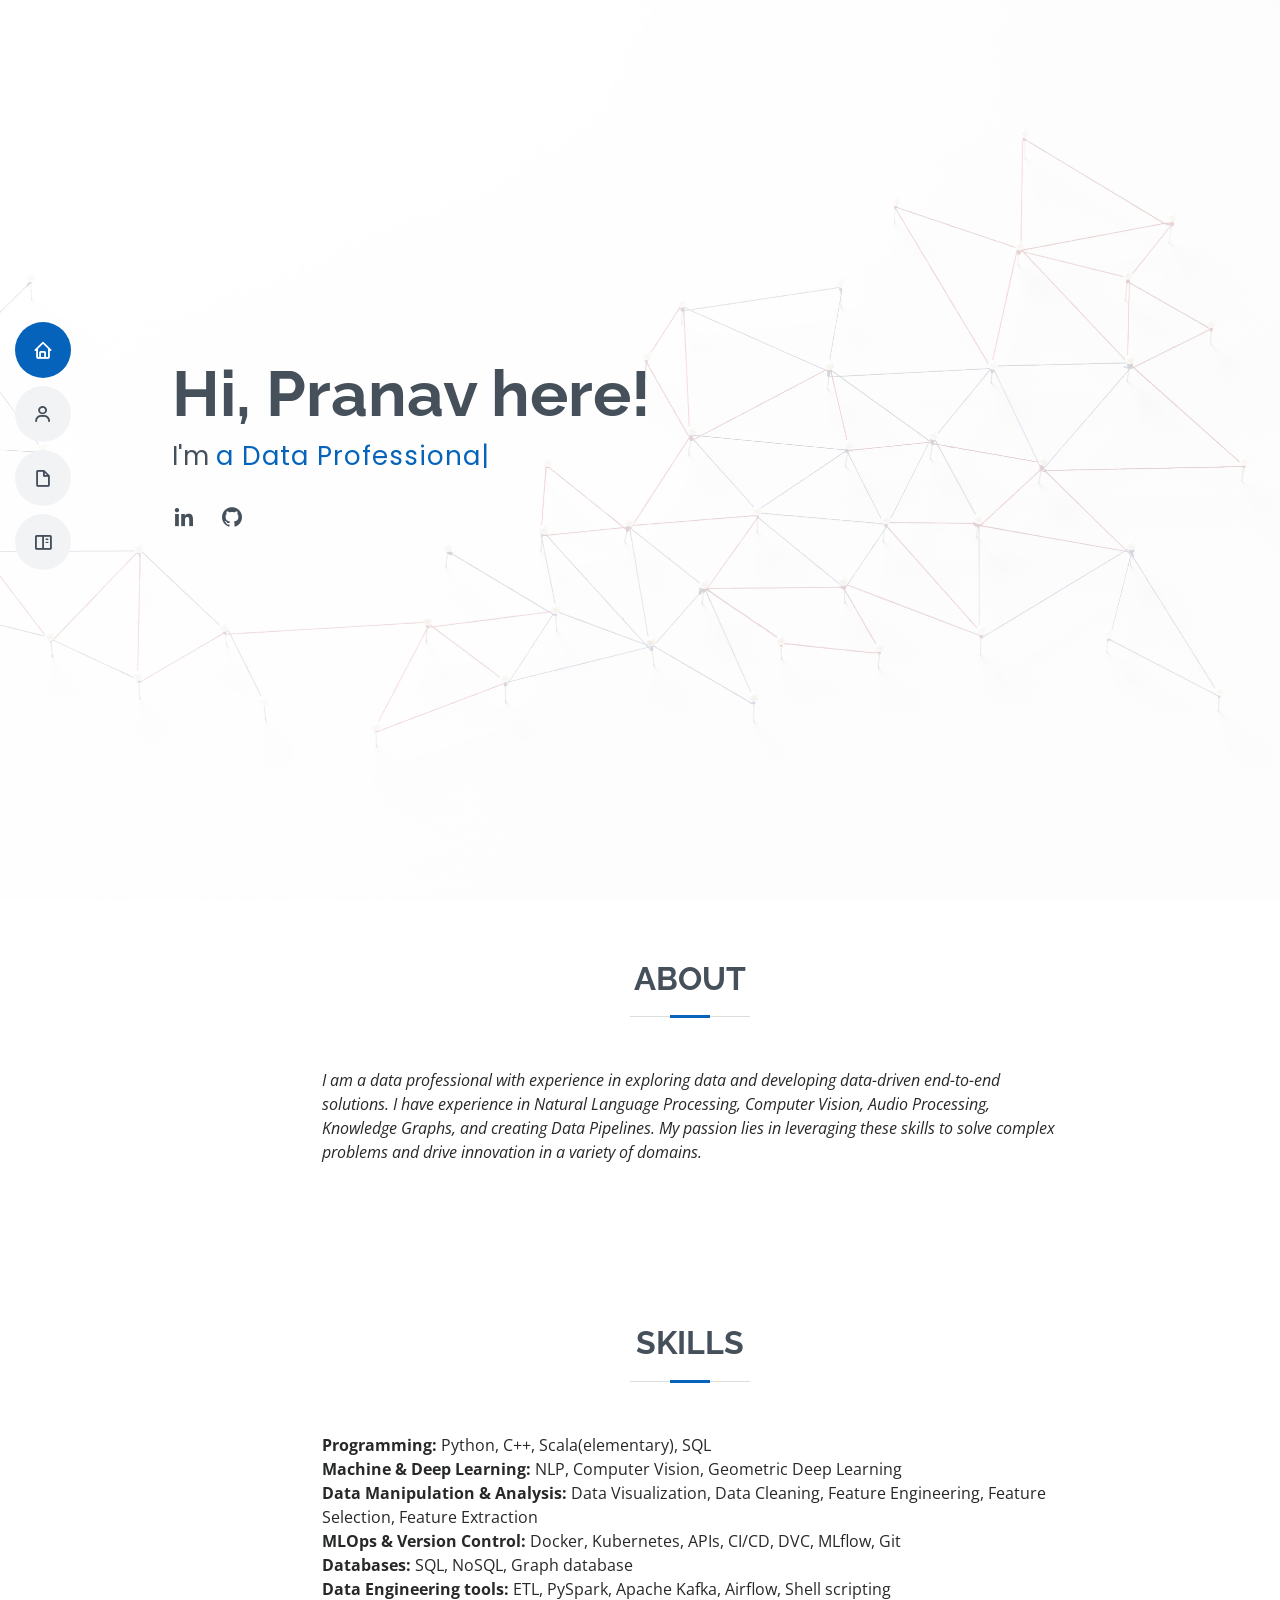
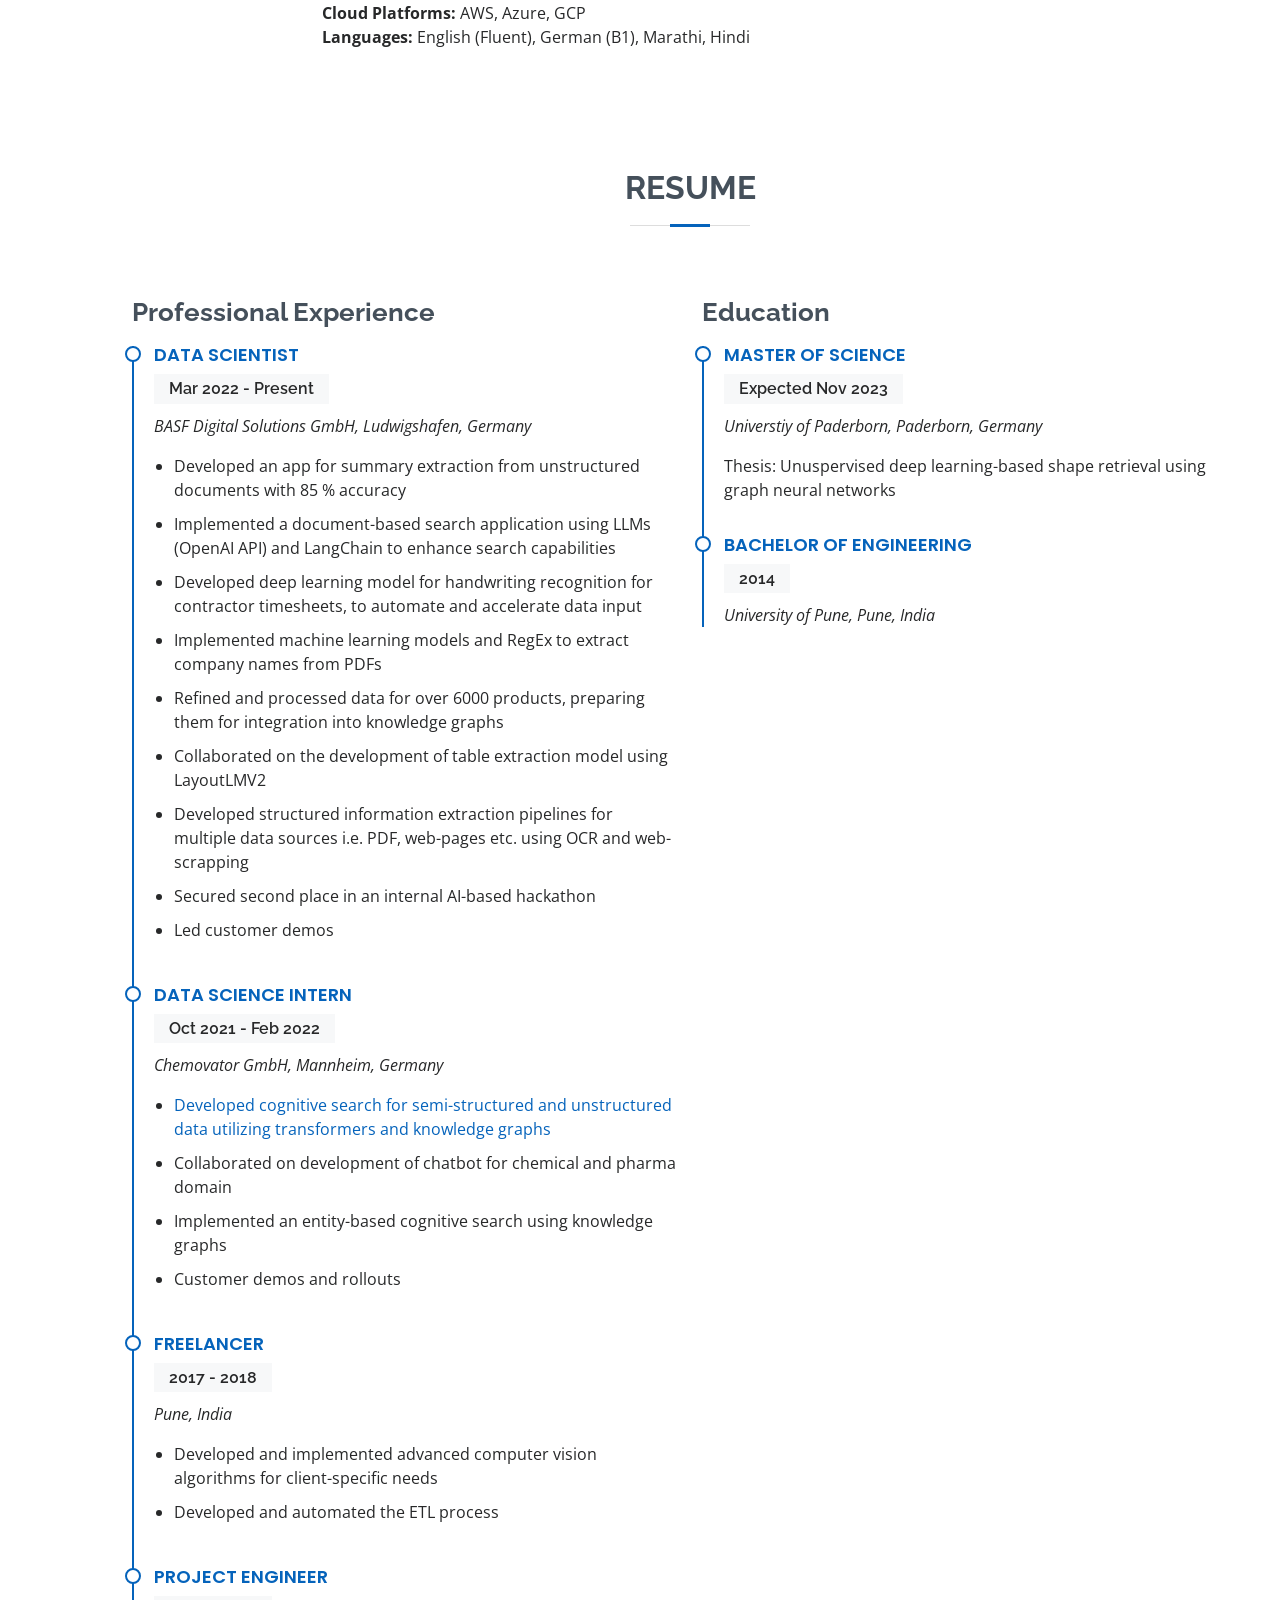
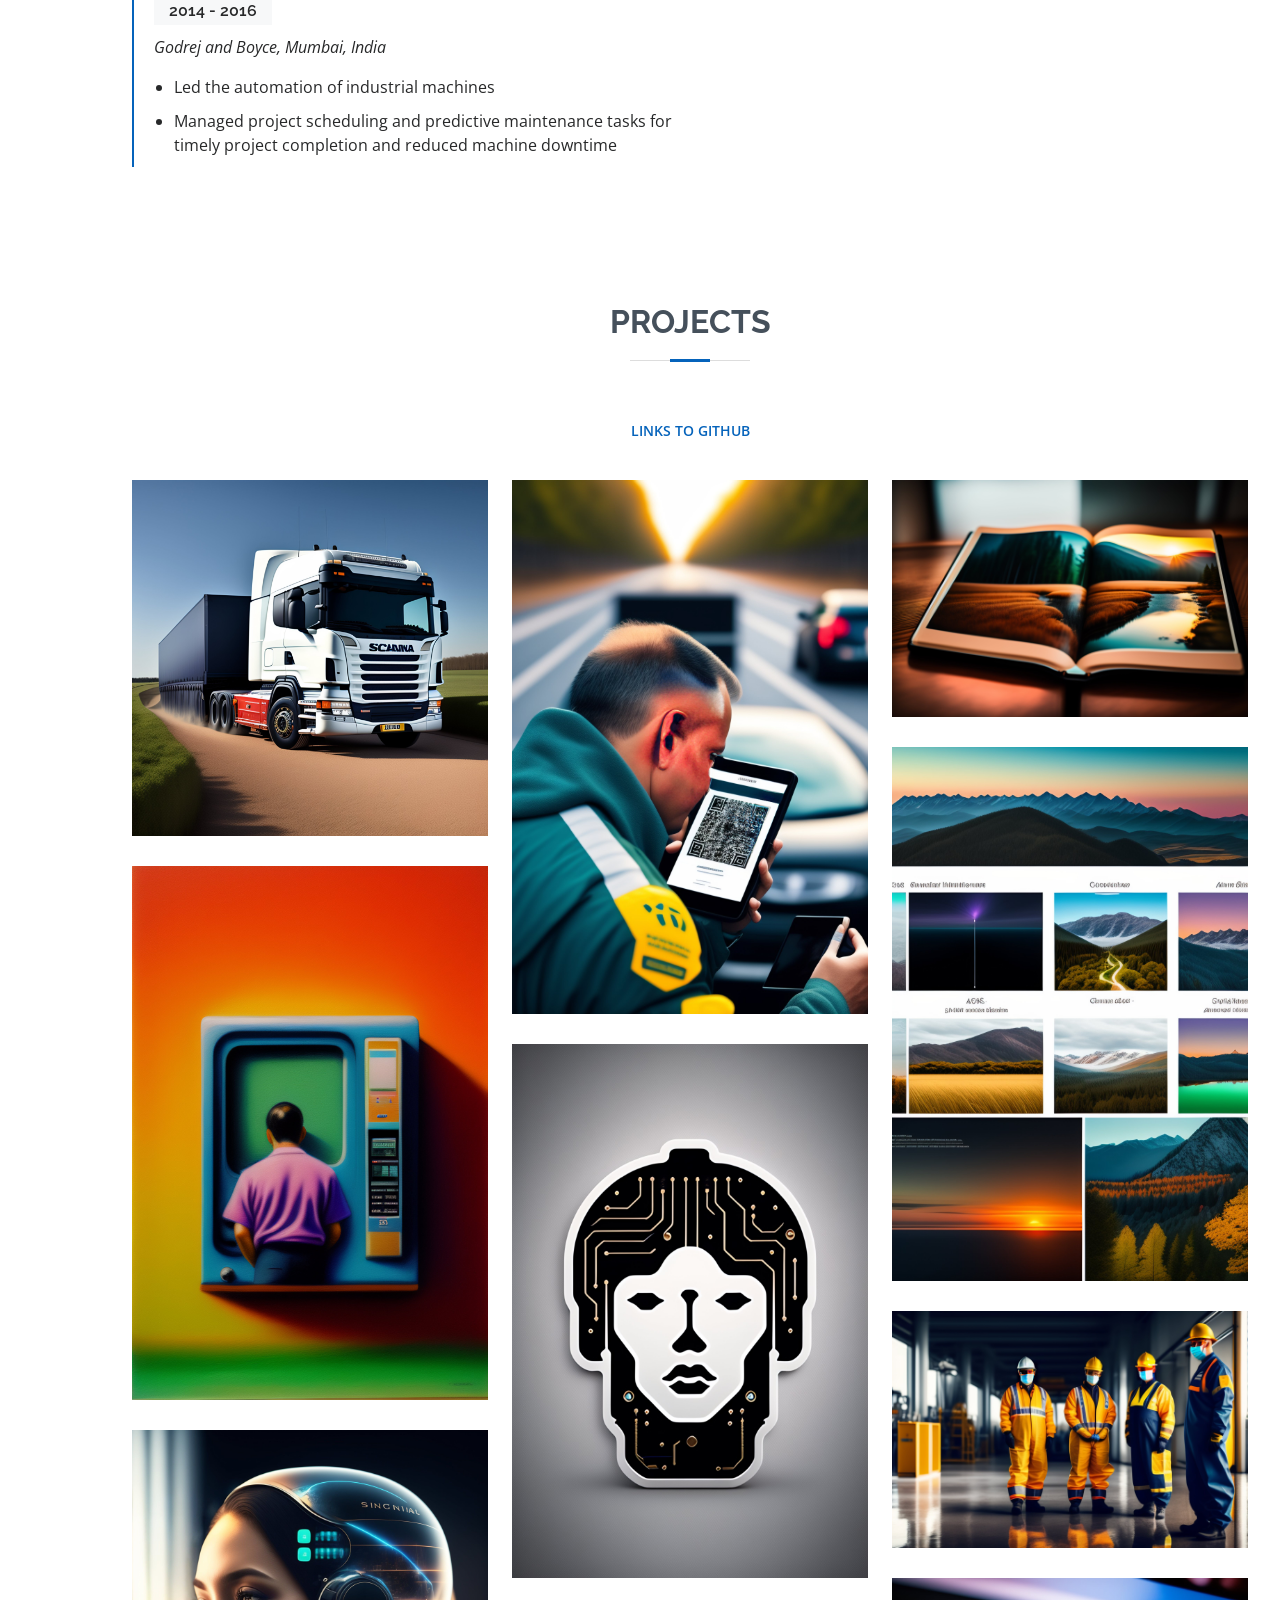
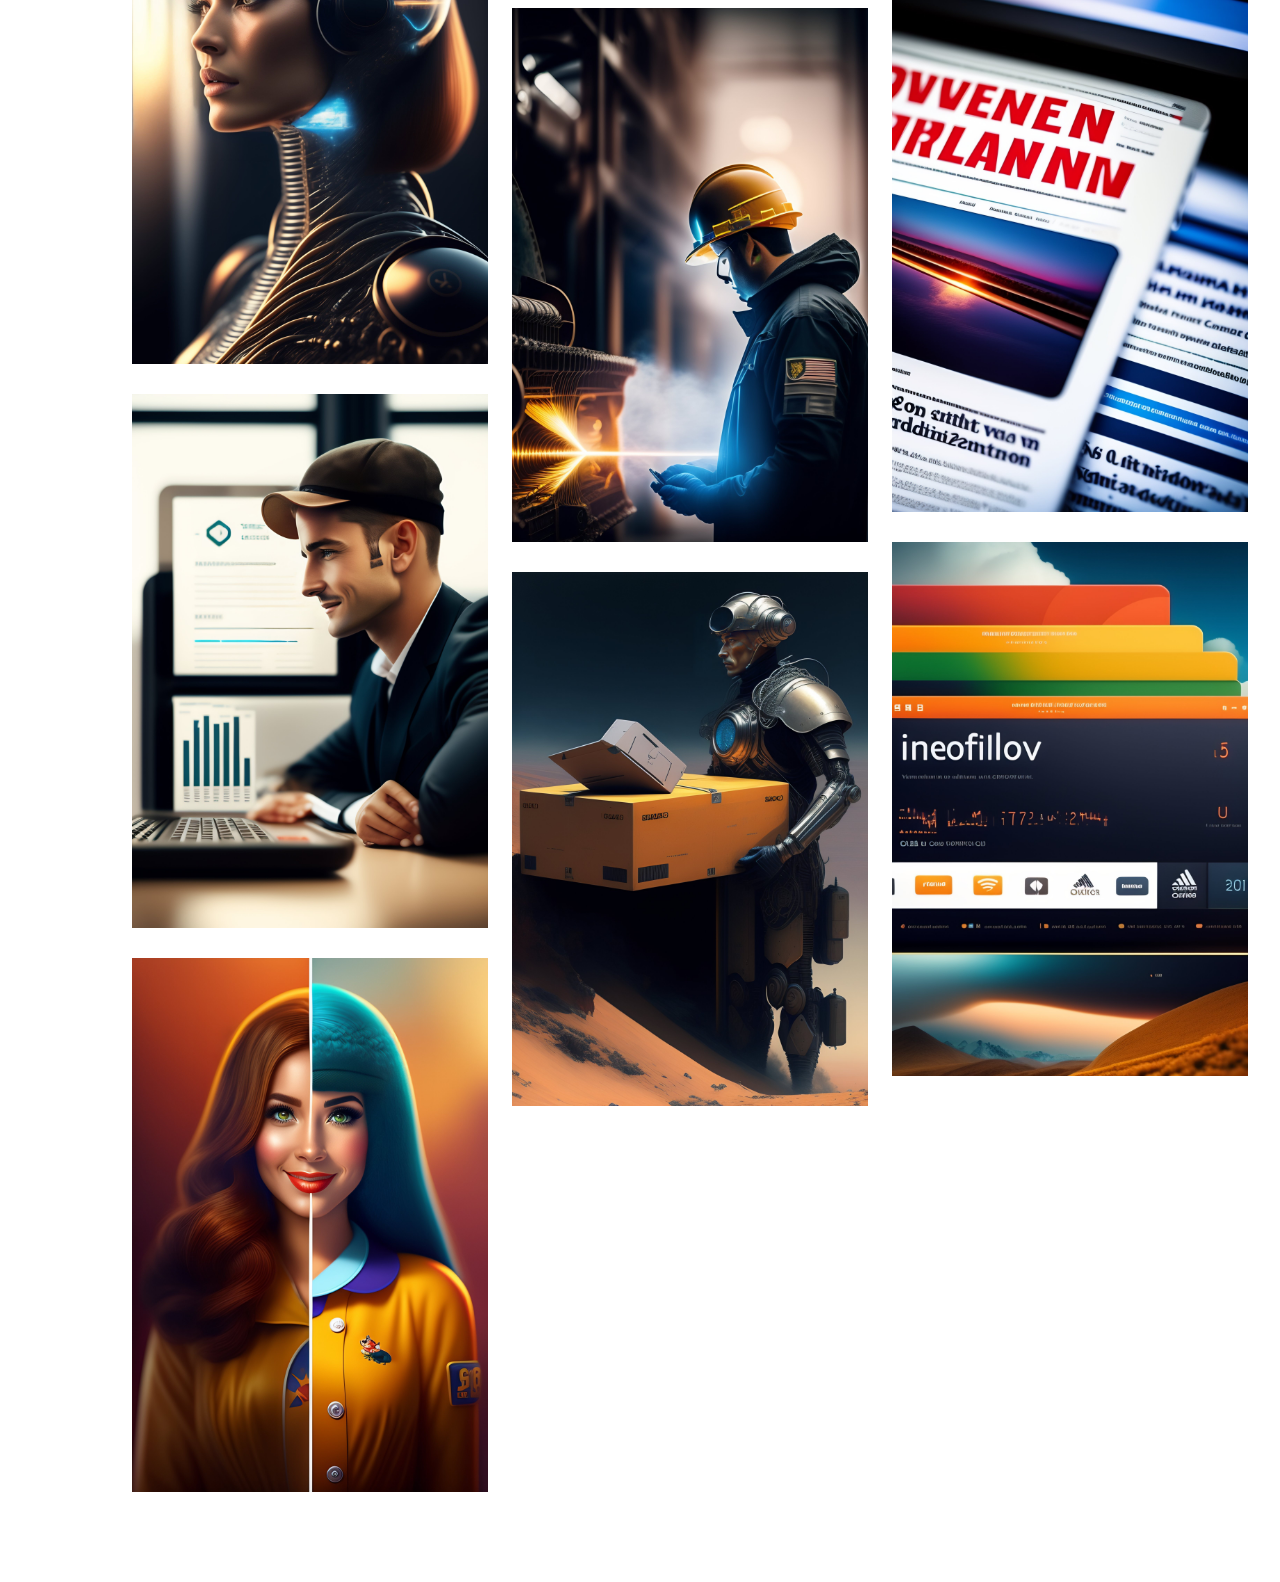
==== index.html @ 0a1247aa "Update index.html" ====
<!DOCTYPE html>
<html lang="en">

<head>
  <meta charset="utf-8">
  <meta content="width=device-width, initial-scale=1.0" name="viewport">

  <title>Portfolio-Pranav</title>
  <meta content="" name="description">
  <meta content="" name="keywords">

  <!-- Favicons -->
  <link href="assets/img/logo.jpg" rel="icon">
  <link href="assets/img/apple-touch-icon.png" rel="apple-touch-icon">

  <!-- Google Fonts -->
  <link href="https://fonts.googleapis.com/css?family=Open+Sans:300,300i,400,400i,600,600i,700,700i|Raleway:300,300i,400,400i,500,500i,600,600i,700,700i|Poppins:300,300i,400,400i,500,500i,600,600i,700,700i" rel="stylesheet">

  <!-- Vendor CSS Files -->
  <link href="assets/vendor/aos/aos.css" rel="stylesheet">
  <link href="assets/vendor/bootstrap/css/bootstrap.min.css" rel="stylesheet">
  <link href="assets/vendor/bootstrap-icons/bootstrap-icons.css" rel="stylesheet">
  <link href="assets/vendor/boxicons/css/boxicons.min.css" rel="stylesheet">
  <link href="assets/vendor/glightbox/css/glightbox.min.css" rel="stylesheet">
  <link href="assets/vendor/swiper/swiper-bundle.min.css" rel="stylesheet">

  <!-- Template Main CSS File -->
  <link href="assets/css/style.css" rel="stylesheet">
</head>

<body>

  <!-- ======= Mobile nav toggle button ======= -->
  <!-- <button type="button" class="mobile-nav-toggle d-xl-none"><i class="bi bi-list mobile-nav-toggle"></i></button> -->
  <i class="bi bi-list mobile-nav-toggle d-lg-none"></i>
  <!-- ======= Header ======= -->
  <header id="header" class="d-flex flex-column justify-content-center">

    <nav id="navbar" class="navbar nav-menu">
      <ul>
        <li><a href="#hero" class="nav-link scrollto active"><i class="bx bx-home"></i> <span>Home</span></a></li>
        <li><a href="#about" class="nav-link scrollto"><i class="bx bx-user"></i> <span>About</span></a></li>
        <li><a href="#resume" class="nav-link scrollto"><i class="bx bx-file-blank"></i> <span>Resume</span></a></li>
        <li><a href="#projects" class="nav-link scrollto"><i class="bx bx-book-content"></i> <span>Projects</span></a></li>
      </ul>
    </nav><!-- .nav-menu -->

  </header><!-- End Header -->

  <!-- ======= Hero Section ======= -->
  <section id="hero" class="d-flex flex-column justify-content-center" style="background-image: url(assets/img/hero-bg.jpg)">
    <div class="container" data-aos="zoom-in" data-aos-delay="100">
      <h1>Hi, Pranav here!</h1>
      <p>I'm <span class="typed" data-typed-items="a Data Professional"></span></p>
      <div class="social-links">
        <a href="http://www.linkedin.com/in/pranav-tondgaonkar" class="linkedin"><i class="bx bxl-linkedin"></i></a>
        <a href="https://www.github.com/pranavtondgaonkar" class="github"><i class="bx bxl-github"></i></a>
      </div>
    </div>
  </section><!-- End Hero -->


  <main id="main">

  <!-- ======= About Section ======= -->
  <!-- <section id="about" class="about">
    <div class="container" data-aos="fade-up">

      <div class="section-title">
        <h2>About</h2>
      </div>

      <div class="row">
        <div class="col-lg-4">
          <img src="assets/img/profile-img.jpg" class="img-fluid" alt="">
        </div>
        <div class="col-lg-8 pt-4 pt-lg-0 content">
          <p class="fst-italic">
            I am a data enthusiast who experience in exploring data and developing data-driven end-to-end solutions. I have experience in Natural Language Processing, Computer Vision, Audio Processing, Knowledge Graphs, and creating Data Pipelines. My passion lies in leveraging these skills to solve complex problems and drive innovation in a variety of domains.
          </p>
          <br>
        </div>
      </div>

    </div> -->

    <!-- ======= About Section ======= -->
<section id="about" class="about">
  <div class="container" data-aos="fade-up">

    <div class="section-title">
      <h2>About</h2>
    </div>

    <div class="row justify-content-center"> <!-- Center the content -->
      <div class="col-lg-8 content">
        <p class="fst-italic">
          I am a data professional with experience in exploring data and developing data-driven end-to-end solutions. I have experience in Natural Language Processing, Computer Vision, Audio Processing, Knowledge Graphs, and creating Data Pipelines. My passion lies in leveraging these skills to solve complex problems and drive innovation in a variety of domains.
        </p>
        <br>
      </div>
    </div>

  </div>



  </section><!-- End About Section -->




    <!-- ======= Facts Section ======= -->
    <!-- <section id="facts" class="facts">
      <div class="container" data-aos="fade-up">

        <div class="section-title">
          <h2>Facts</h2>
          <p>Magnam dolores commodi suscipit. Necessitatibus eius consequatur ex aliquid fuga eum quidem. Sit sint consectetur velit. Quisquam quos quisquam cupiditate. Et nemo qui impedit suscipit alias ea. Quia fugiat sit in iste officiis commodi quidem hic quas.</p>
        </div>

        <div class="row">

          <div class="col-lg-3 col-md-6">
            <div class="count-box">
              <i class="bi bi-emoji-smile"></i>
              <span data-purecounter-start="0" data-purecounter-end="232" data-purecounter-duration="1" class="purecounter"></span>
              <p>Happy Clients</p>
            </div>
          </div>

          <div class="col-lg-3 col-md-6 mt-5 mt-md-0">
            <div class="count-box">
              <i class="bi bi-journal-richtext"></i>
              <span data-purecounter-start="0" data-purecounter-end="521" data-purecounter-duration="1" class="purecounter"></span>
              <p>Projects</p>
            </div>
          </div>

          <div class="col-lg-3 col-md-6 mt-5 mt-lg-0">
            <div class="count-box">
              <i class="bi bi-headset"></i>
              <span data-purecounter-start="0" data-purecounter-end="1463" data-purecounter-duration="1" class="purecounter"></span>
              <p>Hours Of Support</p>
            </div>
          </div>

          <div class="col-lg-3 col-md-6 mt-5 mt-lg-0">
            <div class="count-box">
              <i class="bi bi-award"></i>
              <span data-purecounter-start="0" data-purecounter-end="25" data-purecounter-duration="1" class="purecounter"></span>
              <p>Awards</p>
            </div>
          </div>

        </div>

      </div>
    </section> -->
    <!-- End Facts Section -->

    
<!-- ======= Skills Section ======= -->
<section id="skills" class="skills section-bg">
  <div class="container" data-aos="fade-up">

    <div class="section-title">
      <h2>Skills</h2>
    </div>

    <div class="row justify-content-center"> <!-- Center the content -->
      <div class="col-lg-8 skills-content"> <!-- Adjust the column width as needed -->
        <div class="skill-set">
          <strong>Programming:</strong> Python, C++, Scala(elementary), SQL
        </div>

        <div class="skill-set">
          <strong>Machine & Deep Learning:</strong> NLP, Computer Vision, Geometric Deep Learning
        </div>

        <div class="skill-set">
          <strong>Data Manipulation & Analysis:</strong> Data Visualization, Data Cleaning, Feature Engineering, Feature Selection, Feature Extraction
        </div>

        <div class="skill-set">
          <strong>MLOps & Version Control:</strong> Docker, Kubernetes, APIs, CI/CD, DVC, MLflow, Git
        </div>

        <div class="skill-set">
          <strong>Databases:</strong> SQL, NoSQL, Graph database
        </div>

        <div class="skill-set">
          <strong>Data Engineering tools:</strong> ETL, PySpark, Apache Kafka, Airflow, Shell scripting
        </div>

        <div class="skill-set">
          <strong>Cloud Platforms:</strong> AWS, Azure, GCP
        </div>

        <div class="skill-set">
          <strong>Languages:</strong> English (Fluent), German (B1), Marathi, Hindi
        </div>
      </div>
    </div>

  </div>
</section>
<!-- End Skills Section -->




    <!-- ======= Resume Section ======= -->
    <section id="resume" class="resume">
      <div class="container" data-aos="fade-up">

        <div class="section-title">
          <h2>Resume</h2>
        </div>

        <div class="row">
          
          <div class="col-lg-6">
            <h3 class="resume-title">Professional Experience</h3>
            <div class="resume-item">
              <h4>Data Scientist</h4>
              <h5>Mar 2022 - Present</h5>
              <p><em>BASF Digital Solutions GmbH, Ludwigshafen, Germany</em></p>
              <ul>
                <li>Developed an app for summary extraction from unstructured documents with 85 % accuracy</li>
                <li>Implemented a document-based search application using LLMs (OpenAI API) and LangChain to enhance search capabilities</li>
                <li>Developed deep learning model for handwriting recognition for contractor timesheets, to automate and accelerate data input</li>
                <li>Implemented machine learning models and RegEx to extract company names from PDFs</li>
                <li>Refined and processed data for over 6000 products, preparing them for integration into knowledge graphs</li>
                <li>Collaborated on the development of table extraction model using LayoutLMV2</li>
                <li>Developed structured information extraction pipelines for multiple data sources i.e. PDF, web-pages etc. using OCR and web-scrapping</li>
                <li>Secured second place in an internal AI-based hackathon</li>
                <li>Led customer demos</li>
              </ul>
            </div>

            <div class="resume-item">
              <h4>Data Science Intern</h4>
              <h5>Oct 2021 - Feb 2022</h5>
              <p><em>Chemovator GmbH, Mannheim, Germany</em></p>
              <ul>
                <li><a href="https://medium.com/@pranavrel/convert-documents-into-knowledge-graph-fe38dfe2eb17">Developed cognitive search for semi-structured and unstructured data utilizing transformers and knowledge graphs</a></li>
                <li>Collaborated on development of chatbot for chemical and pharma domain</li>
                <li>Implemented an entity-based cognitive search using knowledge graphs</li>
                <li>Customer demos and rollouts</li>
              </ul>
            </div>

            <div class="resume-item">
              <h4>Freelancer</h4>
              <h5>2017 - 2018</h5>
              <p><em>Pune, India</em></p>
              <ul>
                <li>Developed and implemented advanced computer vision algorithms for client-specific needs</li>
                <li>Developed and automated the ETL process</li>
              </ul>
            </div>

            <div class="resume-item">
              <h4>Project Engineer</h4>
              <h5>2014 - 2016</h5>
              <p><em>Godrej and Boyce, Mumbai, India</em></p>
              <ul>
                <li>Led the automation of industrial machines</li>
                <li>Managed project scheduling and predictive maintenance tasks for timely project completion and reduced machine downtime</li>
              </ul>
            </div>

            <!-- <h3 class="resume-title">Projects</h3>
            <div class="resume-item">
              <h4>Project Engineer</h4>
              <h5>2014 - 2016</h5>
              <p><em>Godrej and Boyce, Mumbai, India</em></p>
              <ul>
                <li>Worked on automation of industrial machines</li>
                <li>Responsible for project scheduling and predictive maintenance tasks</li>
              </ul>
            </div> -->

          </div>
          <div class="col-lg-6">
            <h3 class="resume-title">Education</h3>
            <div class="resume-item">
              <h4>Master of Science </h4>
              <h5>Expected Nov 2023</h5>
              <p><em>Universtiy of Paderborn, Paderborn, Germany</em></p>
              <p>Thesis: Unuspervised deep learning-based shape retrieval using graph neural networks</p>
            </div>
            <div class="resume-item">
              <h4>Bachelor of Engineering</h4>
              <h5>2014</h5>
              <p><em>University of Pune, Pune, India</em></p>
              <!-- <p>Quia nobis sequi est occaecati aut. Repudiandae et iusto quae reiciendis et quis Eius vel ratione eius unde vitae rerum voluptates asperiores voluptatem Earum molestiae consequatur neque etlon sader mart dila</p> -->
            </div>
          </div>
        </div>

      </div>
    </section><!-- End Resume Section -->

     <!-- ======= Portfolio Section ======= -->
     <section id="projects" class="portfolio section-bg">
      <div class="container" data-aos="fade-up">

        <div class="section-title">
          <h2>Projects</h2>
          <!-- <p>Magnam dolores commodi suscipit. Necessitatibus eius consequatur ex aliquid fuga eum quidem. Sit sint consectetur velit. Quisquam quos quisquam cupiditate. Et nemo qui impedit suscipit alias ea. Quia fugiat sit in iste officiis commodi quidem hic quas.</p> -->
        </div>

        <div class="row">
          <div class="col-lg-12 d-flex justify-content-center" data-aos="fade-up" data-aos-delay="100">
            <ul id="portfolio-flters">
              <li data-filter="*" class="filter-active">Links to github</li>
            </ul>
          </div>
        </div>

        <div class="row portfolio-container" data-aos="fade-up" data-aos-delay="200">

          <div class="col-lg-4 col-md-6 portfolio-item filter-app">
            <div class="portfolio-wrap">
              <img src="assets/img/portfolio/aps-failure-prediction.jpg" class="img-fluid" alt="">
              <div class="portfolio-info">
                <h4>APS Failure Prediction</h4>
                <p>A predictive system for heavy-duty vehicles to predict failure due to APS, boosting safety and repair cost.</p>
                <div class="portfolio-links">
                  <a href="https://github.com/pranavtondgaonkar/ML-SCANIA-APS-FAILURE-PREDICTION">go to GitHub</a>
                </div>
              </div>
            </div>
          </div>

          <div class="col-lg-4 col-md-6 portfolio-item filter-web">
            <div class="portfolio-wrap">
              <img src="assets/img/portfolio/automatic-number-plate-detection.jpg" class="img-fluid" alt="">
              <div class="portfolio-info">
                <h4>Detection and Extraction of Number Plates</h4>
                <p>An automated vehicle number plate recognition system using Inception-ResNet-v2 for plate detection and Paddle OCR for character extraction, designed for applications in traffic monitoring, parking management, toll plazas, and security surveillance.</p>
                <div class="portfolio-links">                  
                  <a href="https://github.com/pranavtondgaonkar/CV-NUMBER-PLATE-RECOGNITION">go to GitHub</a>
                </div>
              </div>
            </div>
          </div>

          <div class="col-lg-4 col-md-6 portfolio-item filter-app">
            <div class="portfolio-wrap">
              <img src="assets/img/portfolio/boook-rec-sys.jpg" class="img-fluid" alt="">
              <div class="portfolio-info">
                <h4>Book Recommander System</h4>
                <p>A collaborative filtering-based book recommendation system implemented in Streamlit, designed to suggest similar books tailored to individual user interests.</p>
                <div class="portfolio-links">                  
                  <a href="https://github.com/pranavtondgaonkar/REC-SYS-BOOK">go to GitHub</a>
                </div>
              </div>
            </div>
          </div>

          <div class="col-lg-4 col-md-6 portfolio-item filter-card">
            <div class="portfolio-wrap">
              <img src="assets/img/portfolio/CBIR.jpg" class="img-fluid" alt="">
              <div class="portfolio-info">
                <h4>Content Based Image Retrieval</h4>
                <p>An advanced reverse image search system that collects, trains, and predicts related images using FastAPI, MongoDB, AWS S3, and various Python libraries, streamlining the process of retrieving relevant image results from an input query.</p>
                <div class="portfolio-links">
                  <a href="https://github.com/pranavtondgaonkar/CV-IMAGE-SEARCH-PREDICTION">go to GitHub</a>
                </div>
              </div>
            </div>
          </div>

          <div class="col-lg-4 col-md-6 portfolio-item filter-web">
            <div class="portfolio-wrap">
              <img src="assets/img/portfolio/consumer-complaint.jpg" class="img-fluid" alt="">
              <div class="portfolio-info">
                <h4>Prediction of Consumer Grievances</h4>
                <p>An NLP-driven solution that determines if a consumer will file a dispute after a company's response, leveraging data from the Consumer Financial Protection Bureau (CFPB) and employing CatBoost for classification, enabling companies to prioritize responses and efficiently manage potential disputes.</p>
                <div class="portfolio-links">
                  <a href="https://github.com/pranavtondgaonkar/NLP-CONSUMER-COMPLAINT">go to GitHub</a>
                </div>
              </div>
            </div>
          </div>

          <div class="col-lg-4 col-md-6 portfolio-item filter-app">
            <div class="portfolio-wrap">
              <img src="assets/img/portfolio/face-authentication-app.jpg" class="img-fluid" alt="">
              <div class="portfolio-info">
                <h4>Authentication App</h4>
                <p>A two-factor authentication system that integrates password-based security with FaceNet-driven face recognition and MTCNN-based face detection, offering enhanced digital security and mitigating vulnerabilities associated with traditional password systems.</p>
                <div class="portfolio-links">
                  <a href="https://github.com/pranavtondgaonkar/CV-AUTHENTICATION-APP">go to GitHub</a>
                </div>
              </div>
            </div>
          </div>

          <div class="col-lg-4 col-md-6 portfolio-item filter-card">
            <div class="portfolio-wrap">
              <img src="assets/img/portfolio/ISD.jpg" class="img-fluid" alt="">
              <div class="portfolio-info">
                <h4>Real-Time Safety Detection</h4>
                <p>A computer vision-based Industry Safety Detection (ISD) system utilizing YOLOv7 to monitor and ensure employees wear essential safety gear, including helmets, gloves, jackets, goggles, and footwear, before entering the workplace.</p>
                <div class="portfolio-links">
                  <a href="https://github.com/pranavtondgaonkar/CV-YOLO-ISD">go to GitHub</a>
                </div>
              </div>
            </div>
          </div>

          <div class="col-lg-4 col-md-6 portfolio-item filter-card">
            <div class="portfolio-wrap">
              <img src="assets/img/portfolio/language-identification.jpg" class="img-fluid" alt="">
              <div class="portfolio-info">
                <h4>Language Identification App</h4>
                <p>An application designed to identify spoken content in four Indian languages (Hindi, Kannada, Tamil, and Telugu) from YouTube audio extracts, utilizing a custom CNN model trained on Mel Spectrogram images.</p>
                <div class="portfolio-links">
                  <a href="https://github.com/pranavtondgaonkar/AP-LANGUAGE-IDENTIFICATION">go to GitHub</a>
                </div>
              </div>
            </div>
          </div>

          <div class="col-lg-4 col-md-6 portfolio-item filter-web">
            <div class="portfolio-wrap">
              <img src="assets/img/portfolio/news-summerization.jpg" class="img-fluid" alt="">
              <div class="portfolio-info">
                <h4>News Summerization App</h4>
                <p>An NLP solution that employs the t5-small transformer model from Hugging Face, fine-tuned on a dataset of news articles, to generate extractive summaries capturing the main points of news articles, offering a quick overview for readers with time constraints.</p>
                <div class="portfolio-links">
                  <a href="https://github.com/pranavtondgaonkar/NLP-NEWS-SUMMERIZATION">go to GitHub</a>
                </div>
              </div>
            </div>
          </div>
          <div class="col-lg-4 col-md-6 portfolio-item filter-web">
            <div class="portfolio-wrap">
              <img src="assets/img/portfolio/steel.jpg" class="img-fluid" alt="">
              <div class="portfolio-info">
                <h4>Defect Detection in Steel Manufacturing</h4>
                <p>A defect detection system for steel sheets using Xception CNN and Vision Transformers for classification, paired with ResUNet models for precise localization of four distinct surface defects, outputting images with segmentation masks.</p>
                <div class="portfolio-links">
                  <a href="https://github.com/pranavtondgaonkar/defect-detection-for-Steel-Defects">go to GitHub</a>
                </div>
              </div>
            </div>
          </div>

          <div class="col-lg-4 col-md-6 portfolio-item filter-web">
            <div class="portfolio-wrap">
              <img src="assets/img/portfolio/quora.jpg" class="img-fluid" alt="">
              <div class="portfolio-info">
                <h4>Quora Insincere Question Classification</h4>
                <p>A sentiment analysis system designed to identify and flag insincere questions on Quora using various models, including Random Forest, LSTM with Google embeddings, and BERT, with comprehensive exploratory data analysis and model evaluations presented in dedicated notebooks.</p>
                <div class="portfolio-links">
                  <a href="https://github.com/pranavtondgaonkar/sentiment-analysis-quora-insincere-question-classification">go to GitHub</a>
                </div>
              </div>
            </div>
          </div>

          <div class="col-lg-4 col-md-6 portfolio-item filter-web">
            <div class="portfolio-wrap">
              <img src="assets/img/portfolio/stackoverflow.jpg" class="img-fluid" alt="">
              <div class="portfolio-info">
                <h4>Stack Overflow Question Classification</h4>
                <p>A classification system that differentiates between Python and non-Python questions on StackOverflow, utilizing Data Version Control (DVC) for the process.</p>
                <div class="portfolio-links">
                  <a href="https://github.com/pranavtondgaonkar/NLP-STACKOVERFLOW-CLASSIFICATION">go to GitHub</a>
                </div>
              </div>
            </div>
          </div>

          <div class="col-lg-4 col-md-6 portfolio-item filter-web">
            <div class="portfolio-wrap">
              <img src="assets/img/portfolio/shipment.jpg" class="img-fluid" alt="">
              <div class="portfolio-info">
                <h4>Estimation of Shipment Price</h4>
                <p>An application that leverages machine learning to predict shipment costs based on factors like package weight, dimensions, distance, transportation mode, and special handling requirements, enabling logistics companies to set dynamic pricing and optimize their services.</p>
                <div class="portfolio-links">
                  <a href="https://github.com/pranavtondgaonkar/ML-PRICE-PREDICTION">go to GitHub</a>
                </div>
              </div>
            </div>
          </div>

          <div class="col-lg-4 col-md-6 portfolio-item filter-web">
            <div class="portfolio-wrap">
              <img src="assets/img/portfolio/face-swap.jpg" class="img-fluid" alt="">
              <div class="portfolio-info">
                <h4>Face Swap</h4>
                <p>A computer vision application that swaps the faces of individuals in images, leveraging deep learning models for accurate face detection and replacement, enhancing entertainment and creative content generation.</p>
                <div class="portfolio-links">
                  <a href="https://github.com/pranavtondgaonkar/CV-SWAP-APP">go to GitHub</a>
                </div>
              </div>
            </div>
          </div>

      </div>
    </section><!-- End Portfolio Section -->

    <!-- ======= Services Section ======= -->
    <!-- <section id="services" class="services">
      <div class="container" data-aos="fade-up">

        <div class="section-title">
          <h2>Services</h2>
          <p>Magnam dolores commodi suscipit. Necessitatibus eius consequatur ex aliquid fuga eum quidem. Sit sint consectetur velit. Quisquam quos quisquam cupiditate. Et nemo qui impedit suscipit alias ea. Quia fugiat sit in iste officiis commodi quidem hic quas.</p>
        </div>

        <div class="row">

          <div class="col-lg-4 col-md-6 d-flex align-items-stretch" data-aos="zoom-in" data-aos-delay="100">
            <div class="icon-box iconbox-blue">
              <div class="icon">
                <svg width="100" height="100" viewBox="0 0 600 600" xmlns="http://www.w3.org/2000/svg">
                  <path stroke="none" stroke-width="0" fill="#f5f5f5" d="M300,521.0016835830174C376.1290562159157,517.8887921683347,466.0731472004068,529.7835943286574,510.70327084640275,468.03025145048787C554.3714126377745,407.6079735673963,508.03601936045806,328.9844924480964,491.2728898941984,256.3432110539036C474.5976632858925,184.082847569629,479.9380746630129,96.60480741107993,416.23090153303,58.64404602377083C348.86323505073057,18.502131276798302,261.93793281208167,40.57373210992963,193.5410806939664,78.93577620505333C130.42746243093433,114.334589627462,98.30271207620316,179.96522072025542,76.75703585869454,249.04625023123273C51.97151888228291,328.5150500222984,13.704378332031375,421.85034740162234,66.52175969318436,486.19268352777647C119.04800174914682,550.1803526380478,217.28368757567262,524.383925680826,300,521.0016835830174"></path>
                </svg>
                <i class="bx bxl-dribbble"></i>
              </div>
              <h4><a href="">Lorem Ipsum</a></h4>
              <p>Voluptatum deleniti atque corrupti quos dolores et quas molestias excepturi</p>
            </div>
          </div>

          <div class="col-lg-4 col-md-6 d-flex align-items-stretch mt-4 mt-md-0" data-aos="zoom-in" data-aos-delay="200">
            <div class="icon-box iconbox-orange ">
              <div class="icon">
                <svg width="100" height="100" viewBox="0 0 600 600" xmlns="http://www.w3.org/2000/svg">
                  <path stroke="none" stroke-width="0" fill="#f5f5f5" d="M300,582.0697525312426C382.5290701553225,586.8405444964366,449.9789794690241,525.3245884688669,502.5850820975895,461.55621195738473C556.606425686781,396.0723002908107,615.8543463187945,314.28637112970534,586.6730223649479,234.56875336149918C558.9533121215079,158.8439757836574,454.9685369536778,164.00468322053177,381.49747125262974,130.76875717737553C312.15926192815925,99.40240125094834,248.97055460311594,18.661163978235184,179.8680185752513,50.54337015887873C110.5421016452524,82.52863877960104,119.82277516462835,180.83849132639028,109.12597500060166,256.43424936330496C100.08760227029461,320.3096726198365,92.17705696193138,384.0621239912766,124.79988738764834,439.7174275375508C164.83382741302287,508.01625554203684,220.96474134820875,577.5009287672846,300,582.0697525312426"></path>
                </svg>
                <i class="bx bx-file"></i>
              </div>
              <h4><a href="">Sed Perspiciatis</a></h4>
              <p>Duis aute irure dolor in reprehenderit in voluptate velit esse cillum dolore</p>
            </div>
          </div>

          <div class="col-lg-4 col-md-6 d-flex align-items-stretch mt-4 mt-lg-0" data-aos="zoom-in" data-aos-delay="300">
            <div class="icon-box iconbox-pink">
              <div class="icon">
                <svg width="100" height="100" viewBox="0 0 600 600" xmlns="http://www.w3.org/2000/svg">
                  <path stroke="none" stroke-width="0" fill="#f5f5f5" d="M300,541.5067337569781C382.14930387511276,545.0595476570109,479.8736841581634,548.3450877840088,526.4010558755058,480.5488172755941C571.5218469581645,414.80211281144784,517.5187510058486,332.0715597781072,496.52539010469104,255.14436215662573C477.37192572678356,184.95920475031193,473.57363656557914,105.61284051026155,413.0603344069578,65.22779650032875C343.27470386102294,18.654635553484475,251.2091493199835,5.337323636656869,175.0934190732945,40.62881213300186C97.87086631185822,76.43348514350839,51.98124368387456,156.15599469081315,36.44837278890362,239.84606092416172C21.716077023791087,319.22268207091537,43.775223500013084,401.1760424656574,96.891909868211,461.97329694683043C147.22146801428983,519.5804099606455,223.5754009179313,538.201503339737,300,541.5067337569781"></path>
                </svg>
                <i class="bx bx-tachometer"></i>
              </div>
              <h4><a href="">Magni Dolores</a></h4>
              <p>Excepteur sint occaecat cupidatat non proident, sunt in culpa qui officia</p>
            </div>
          </div>

          <div class="col-lg-4 col-md-6 d-flex align-items-stretch mt-4" data-aos="zoom-in" data-aos-delay="100">
            <div class="icon-box iconbox-yellow">
              <div class="icon">
                <svg width="100" height="100" viewBox="0 0 600 600" xmlns="http://www.w3.org/2000/svg">
                  <path stroke="none" stroke-width="0" fill="#f5f5f5" d="M300,503.46388370962813C374.79870501325706,506.71871716319447,464.8034551963731,527.1746412648533,510.4981551193396,467.86667711651364C555.9287308511215,408.9015244558933,512.6030010748507,327.5744911775523,490.211057578863,256.5855673507754C471.097692560561,195.9906835881958,447.69079081568157,138.11976852964426,395.19560036434837,102.3242989838813C329.3053358748298,57.3949838291264,248.02791733380457,8.279543830951368,175.87071277845988,42.242879143198664C103.41431057327972,76.34704239035025,93.79494320519305,170.9812938413882,81.28167332365135,250.07896920659033C70.17666984294237,320.27484674793965,64.84698225790005,396.69656628748305,111.28512138212992,450.4950937839243C156.20124167950087,502.5303643271138,231.32542653798444,500.4755392045468,300,503.46388370962813"></path>
                </svg>
                <i class="bx bx-layer"></i>
              </div>
              <h4><a href="">Nemo Enim</a></h4>
              <p>At vero eos et accusamus et iusto odio dignissimos ducimus qui blanditiis</p>
            </div>
          </div>

          <div class="col-lg-4 col-md-6 d-flex align-items-stretch mt-4" data-aos="zoom-in" data-aos-delay="200">
            <div class="icon-box iconbox-red">
              <div class="icon">
                <svg width="100" height="100" viewBox="0 0 600 600" xmlns="http://www.w3.org/2000/svg">
                  <path stroke="none" stroke-width="0" fill="#f5f5f5" d="M300,532.3542879108572C369.38199826031484,532.3153073249985,429.10787420159085,491.63046689027357,474.5244479745417,439.17860296908856C522.8885846962883,383.3225815378663,569.1668002868075,314.3205725914397,550.7432151929288,242.7694973846089C532.6665558377875,172.5657663291529,456.2379748765914,142.6223662098291,390.3689995646985,112.34683881706744C326.66090330228417,83.06452184765237,258.84405631176094,53.51806209861945,193.32584062364296,78.48882559362697C121.61183558270385,105.82097193414197,62.805066853699245,167.19869350419734,48.57481801355237,242.6138429142374C34.843463184063346,315.3850353017275,76.69343916112496,383.4422959591041,125.22947124332185,439.3748458443577C170.7312796277747,491.8107796887764,230.57421082200815,532.3932930995766,300,532.3542879108572"></path>
                </svg>
                <i class="bx bx-slideshow"></i>
              </div>
              <h4><a href="">Dele Cardo</a></h4>
              <p>Quis consequatur saepe eligendi voluptatem consequatur dolor consequuntur</p>
            </div>
          </div>

          <div class="col-lg-4 col-md-6 d-flex align-items-stretch mt-4" data-aos="zoom-in" data-aos-delay="300">
            <div class="icon-box iconbox-teal">
              <div class="icon">
                <svg width="100" height="100" viewBox="0 0 600 600" xmlns="http://www.w3.org/2000/svg">
                  <path stroke="none" stroke-width="0" fill="#f5f5f5" d="M300,566.797414625762C385.7384707136149,576.1784315230908,478.7894351017131,552.8928747891023,531.9192734346935,484.94944893311C584.6109503024035,417.5663521118492,582.489472248146,322.67544863468447,553.9536738515405,242.03673114598146C529.1557734026468,171.96086150256528,465.24506316201064,127.66468636344209,395.9583748389544,100.7403814666027C334.2173773831606,76.7482773500951,269.4350130405921,84.62216499799875,207.1952322260088,107.2889140133804C132.92018162631612,134.33871894543012,41.79353780512637,160.00259165414826,22.644507872594943,236.69541883565114C3.319112789854554,314.0945973066697,72.72355303640163,379.243833228382,124.04198916343866,440.3218312028393C172.9286146004772,498.5055451809895,224.45579914871206,558.5317968840102,300,566.797414625762"></path>
                </svg>
                <i class="bx bx-arch"></i>
              </div>
              <h4><a href="">Divera Don</a></h4>
              <p>Modi nostrum vel laborum. Porro fugit error sit minus sapiente sit aspernatur</p>
            </div>
          </div>

        </div>

      </div>
    </section> -->
    <!-- End Services Section -->

    <!-- ======= Testimonials Section ======= -->
    <!-- <section id="testimonials" class="testimonials section-bg">
      <div class="container" data-aos="fade-up">

        <div class="section-title">
          <h2>Testimonials</h2>
        </div>

        <div class="testimonials-slider swiper" data-aos="fade-up" data-aos-delay="100">
          <div class="swiper-wrapper">

            <div class="swiper-slide">
              <div class="testimonial-item">
                <img src="assets/img/testimonials/testimonials-1.jpg" class="testimonial-img" alt="">
                <h3>Saul Goodman</h3>
                <h4>Ceo &amp; Founder</h4>
                <p>
                  <i class="bx bxs-quote-alt-left quote-icon-left"></i>
                  Proin iaculis purus consequat sem cure digni ssim donec porttitora entum suscipit rhoncus. Accusantium quam, ultricies eget id, aliquam eget nibh et. Maecen aliquam, risus at semper.
                  <i class="bx bxs-quote-alt-right quote-icon-right"></i>
                </p>
              </div>
            </div>

            <div class="swiper-slide">
              <div class="testimonial-item">
                <img src="assets/img/testimonials/testimonials-2.jpg" class="testimonial-img" alt="">
                <h3>Sara Wilsson</h3>
                <h4>Designer</h4>
                <p>
                  <i class="bx bxs-quote-alt-left quote-icon-left"></i>
                  Export tempor illum tamen malis malis eram quae irure esse labore quem cillum quid cillum eram malis quorum velit fore eram velit sunt aliqua noster fugiat irure amet legam anim culpa.
                  <i class="bx bxs-quote-alt-right quote-icon-right"></i>
                </p>
              </div>
            </div>

            <div class="swiper-slide">
              <div class="testimonial-item">
                <img src="assets/img/testimonials/testimonials-3.jpg" class="testimonial-img" alt="">
                <h3>Jena Karlis</h3>
                <h4>Store Owner</h4>
                <p>
                  <i class="bx bxs-quote-alt-left quote-icon-left"></i>
                  Enim nisi quem export duis labore cillum quae magna enim sint quorum nulla quem veniam duis minim tempor labore quem eram duis noster aute amet eram fore quis sint minim.
                  <i class="bx bxs-quote-alt-right quote-icon-right"></i>
                </p>
              </div>
            </div>

            <div class="swiper-slide">
              <div class="testimonial-item">
                <img src="assets/img/testimonials/testimonials-4.jpg" class="testimonial-img" alt="">
                <h3>Matt Brandon</h3>
                <h4>Freelancer</h4>
                <p>
                  <i class="bx bxs-quote-alt-left quote-icon-left"></i>
                  Fugiat enim eram quae cillum dolore dolor amet nulla culpa multos export minim fugiat minim velit minim dolor enim duis veniam ipsum anim magna sunt elit fore quem dolore labore illum veniam.
                  <i class="bx bxs-quote-alt-right quote-icon-right"></i>
                </p>
              </div>
            </div>

            <div class="swiper-slide">
              <div class="testimonial-item">
                <img src="assets/img/testimonials/testimonials-5.jpg" class="testimonial-img" alt="">
                <h3>John Larson</h3>
                <h4>Entrepreneur</h4>
                <p>
                  <i class="bx bxs-quote-alt-left quote-icon-left"></i>
                  Quis quorum aliqua sint quem legam fore sunt eram irure aliqua veniam tempor noster veniam enim culpa labore duis sunt culpa nulla illum cillum fugiat legam esse veniam culpa fore nisi cillum quid.
                  <i class="bx bxs-quote-alt-right quote-icon-right"></i>
                </p>
              </div>
            </div>

          </div>
          <div class="swiper-pagination"></div>
        </div>

      </div>
    </section> -->
    <!-- End Testimonials Section -->

    <!-- ======= Contact Section ======= -->
    <!-- <section id="contact" class="contact">
      <div class="container" data-aos="fade-up">

        <div class="section-title">
          <h2>Contact</h2>
        </div>

        <div class="row mt-1">

          <div class="col-lg-4">
            <div class="info">
              <div class="address">
                <i class="bi bi-geo-alt"></i>
                <h4>Location:</h4>
                <p>A108 Adam Street, New York, NY 535022</p>
              </div>

              <div class="email">
                <i class="bi bi-envelope"></i>
                <h4>Email:</h4>
                <p>info@example.com</p>
              </div>

              <div class="phone">
                <i class="bi bi-phone"></i>
                <h4>Call:</h4>
                <p>+1 5589 55488 55s</p>
              </div>

            </div>

          </div>

          <div class="col-lg-8 mt-5 mt-lg-0">

            <form action="forms/contact.php" method="post" role="form" class="php-email-form">
              <div class="row">
                <div class="col-md-6 form-group">
                  <input type="text" name="name" class="form-control" id="name" placeholder="Your Name" required>
                </div>
                <div class="col-md-6 form-group mt-3 mt-md-0">
                  <input type="email" class="form-control" name="email" id="email" placeholder="Your Email" required>
                </div>
              </div>
              <div class="form-group mt-3">
                <input type="text" class="form-control" name="subject" id="subject" placeholder="Subject" required>
              </div>
              <div class="form-group mt-3">
                <textarea class="form-control" name="message" rows="5" placeholder="Message" required></textarea>
              </div>
              <div class="my-3">
                <div class="loading">Loading</div>
                <div class="error-message"></div>
                <div class="sent-message">Your message has been sent. Thank you!</div>
              </div>
              <div class="text-center"><button type="submit">Send Message</button></div>
            </form>

          </div>

        </div>

      </div>
    </section> -->
    <!-- End Contact Section -->

  </main><!-- End #main -->

  <div id="preloader"></div>
  <a href="#" class="back-to-top d-flex align-items-center justify-content-center"><i class="bi bi-arrow-up-short"></i></a>

  <!-- Vendor JS Files -->
  <script src="assets/vendor/purecounter/purecounter_vanilla.js"></script>
  <script src="assets/vendor/aos/aos.js"></script>
  <script src="assets/vendor/bootstrap/js/bootstrap.bundle.min.js"></script>
  <script src="assets/vendor/glightbox/js/glightbox.min.js"></script>
  <script src="assets/vendor/isotope-layout/isotope.pkgd.min.js"></script>
  <script src="assets/vendor/swiper/swiper-bundle.min.js"></script>
  <script src="assets/vendor/typed.js/typed.umd.js"></script>
  <script src="assets/vendor/waypoints/noframework.waypoints.js"></script>
  <script src="assets/vendor/php-email-form/validate.js"></script>

  <!-- Template Main JS File -->
  <script src="assets/js/main.js"></script>

</body>

</html>
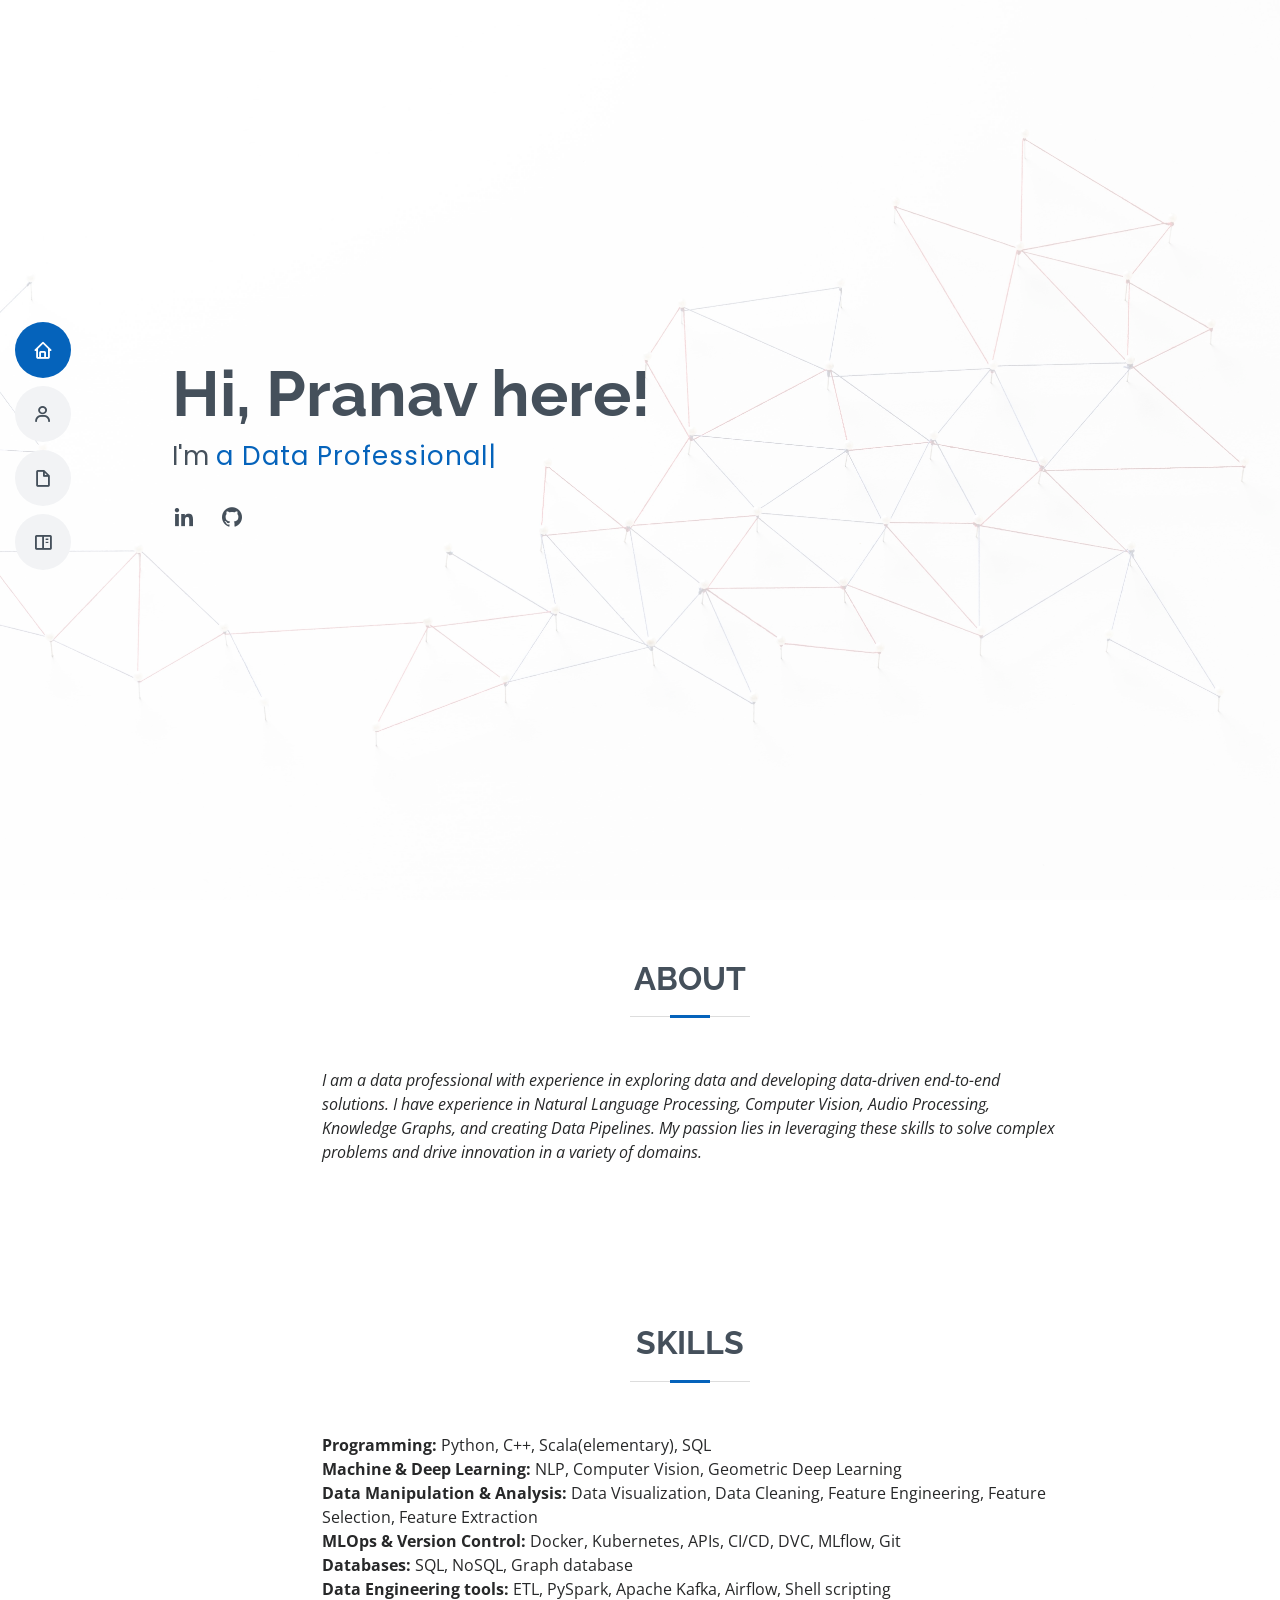
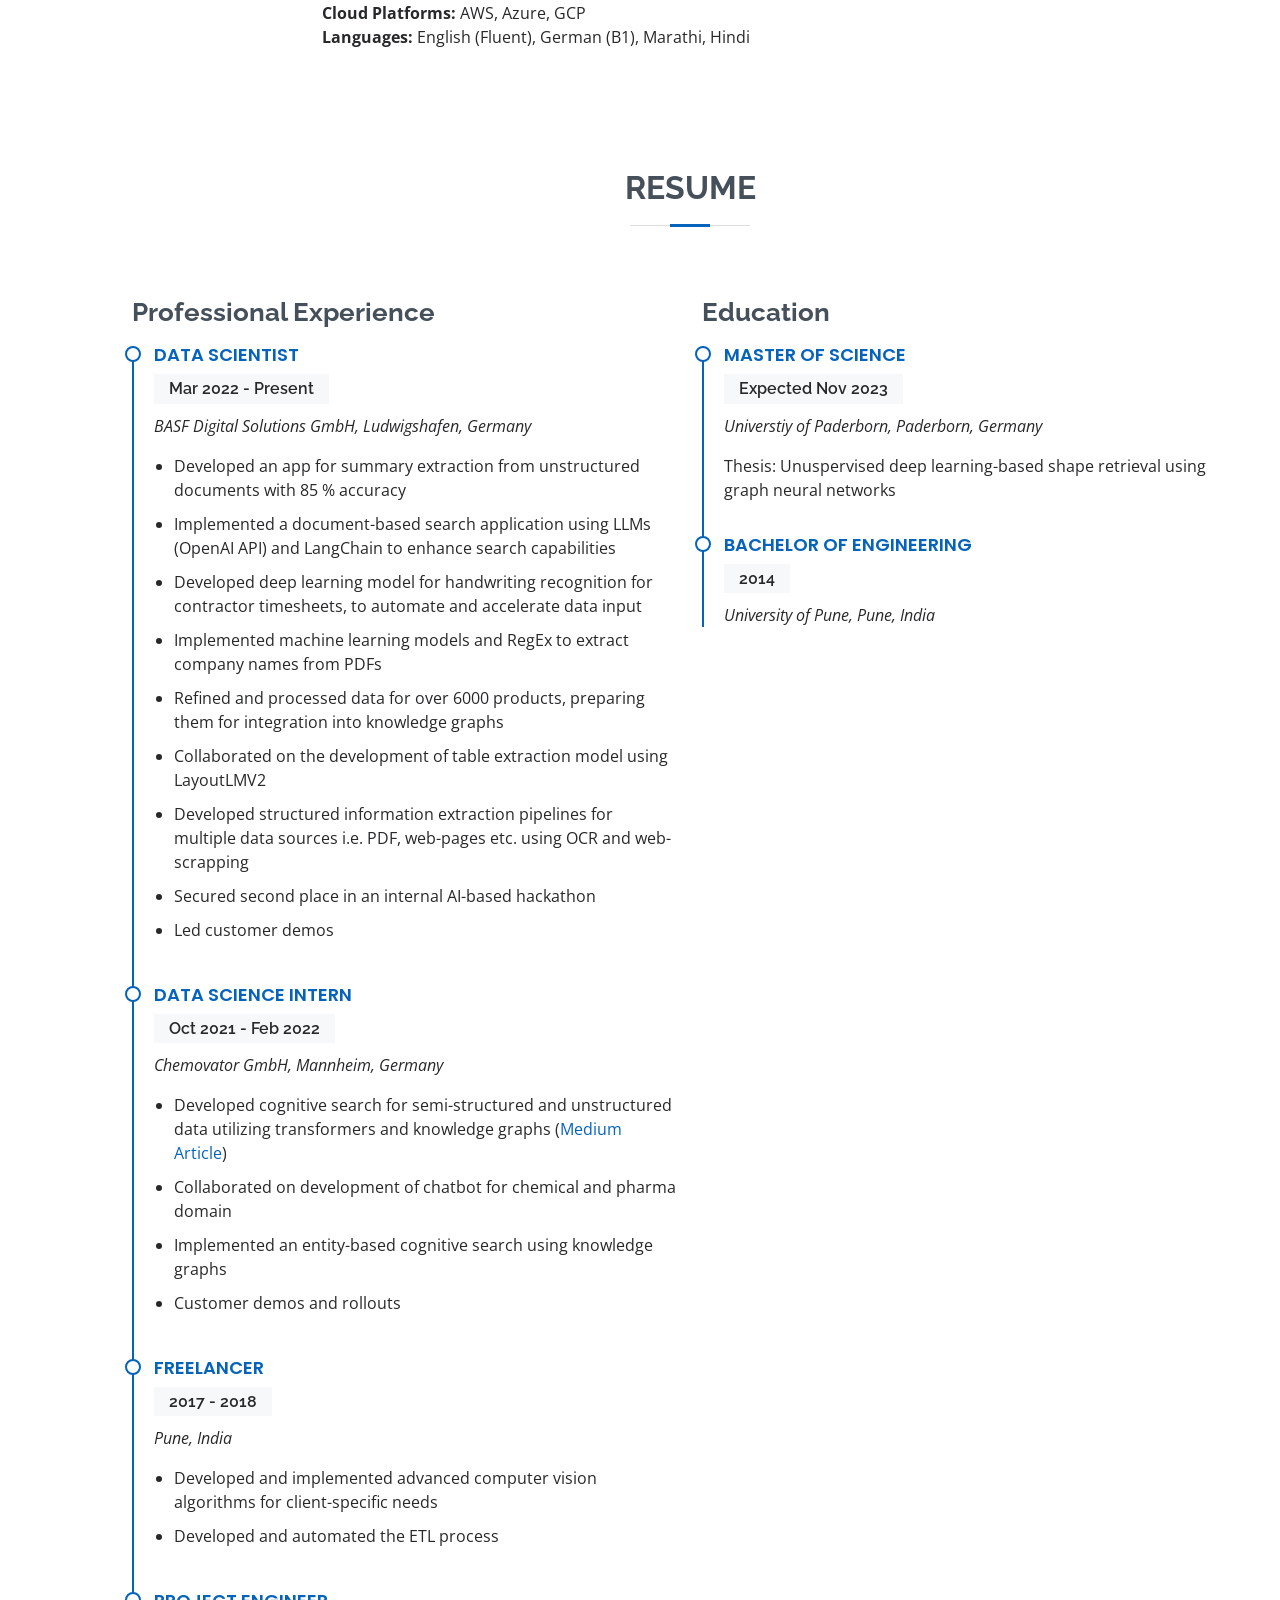
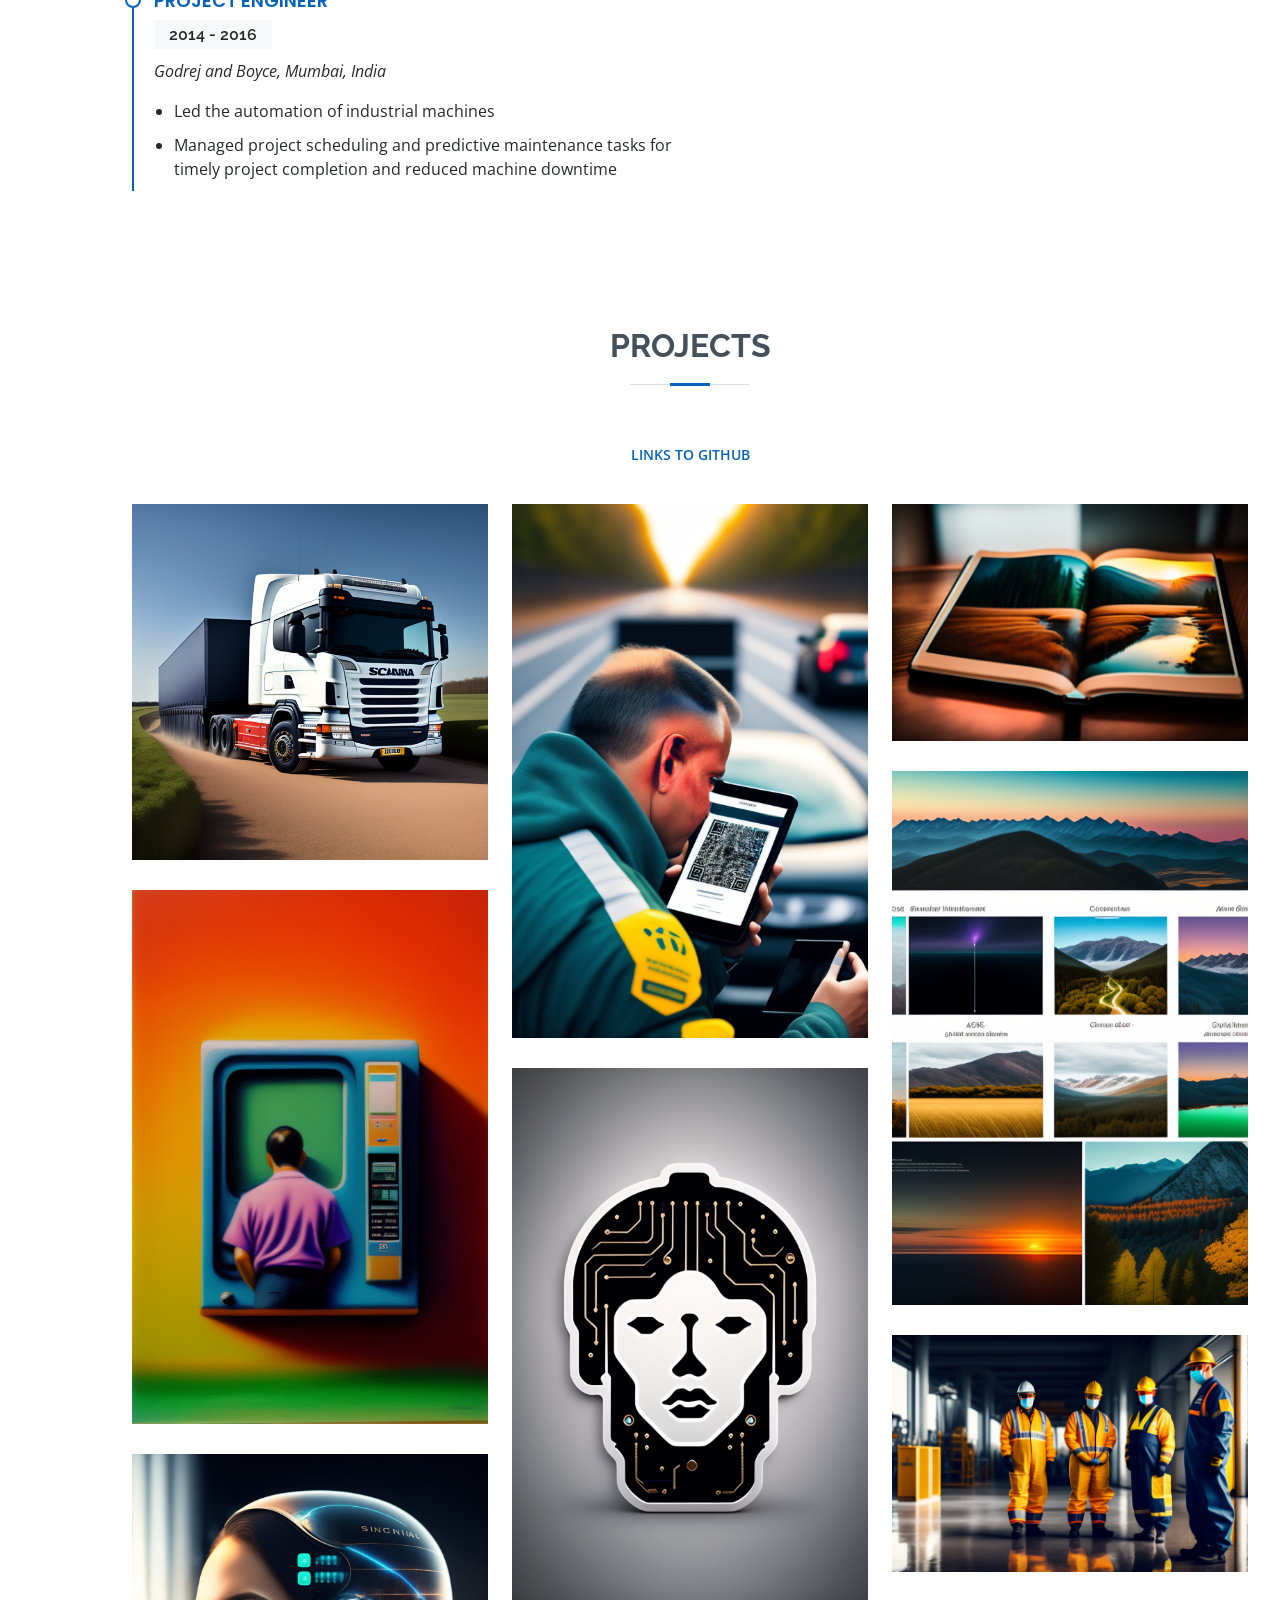
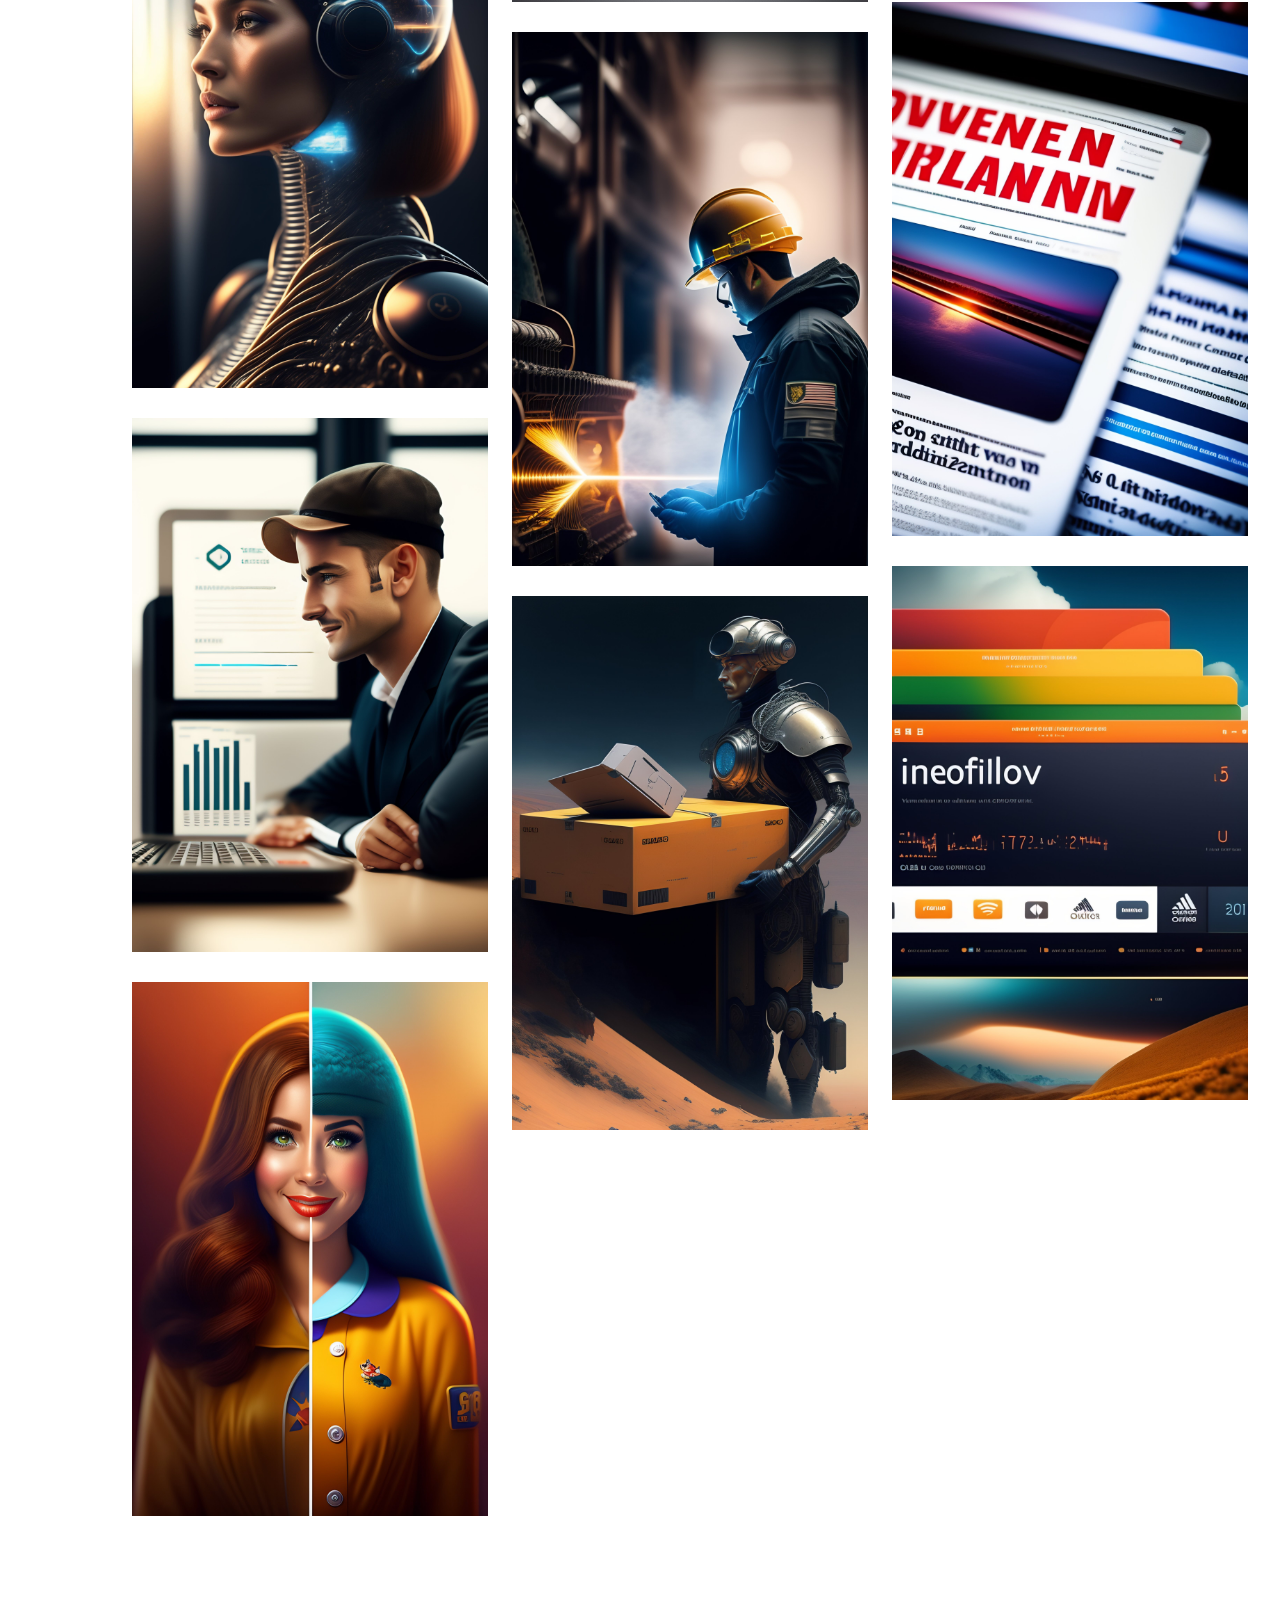
==== commit caad4984: "Update index.html" ====
--- a/index.html
+++ b/index.html
@@ -245,7 +245,9 @@
               <h5>Oct 2021 - Feb 2022</h5>
               <p><em>Chemovator GmbH, Mannheim, Germany</em></p>
               <ul>
-                <li><a href="https://medium.com/@pranavrel/convert-documents-into-knowledge-graph-fe38dfe2eb17">Developed cognitive search for semi-structured and unstructured data utilizing transformers and knowledge graphs</a></li>
+<!--                 <li><a href="https://medium.com/@pranavrel/convert-documents-into-knowledge-graph-fe38dfe2eb17">Developed cognitive search for semi-structured and unstructured data utilizing transformers and knowledge graphs</a></li> -->
+                <li>Developed cognitive search for semi-structured and unstructured data utilizing transformers and knowledge graphs (<a href="https://medium.com/@pranavrel/convert-documents-into-knowledge-graph-fe38dfe2eb17">Medium Article</a>)</li>
+
                 <li>Collaborated on development of chatbot for chemical and pharma domain</li>
                 <li>Implemented an entity-based cognitive search using knowledge graphs</li>
                 <li>Customer demos and rollouts</li>
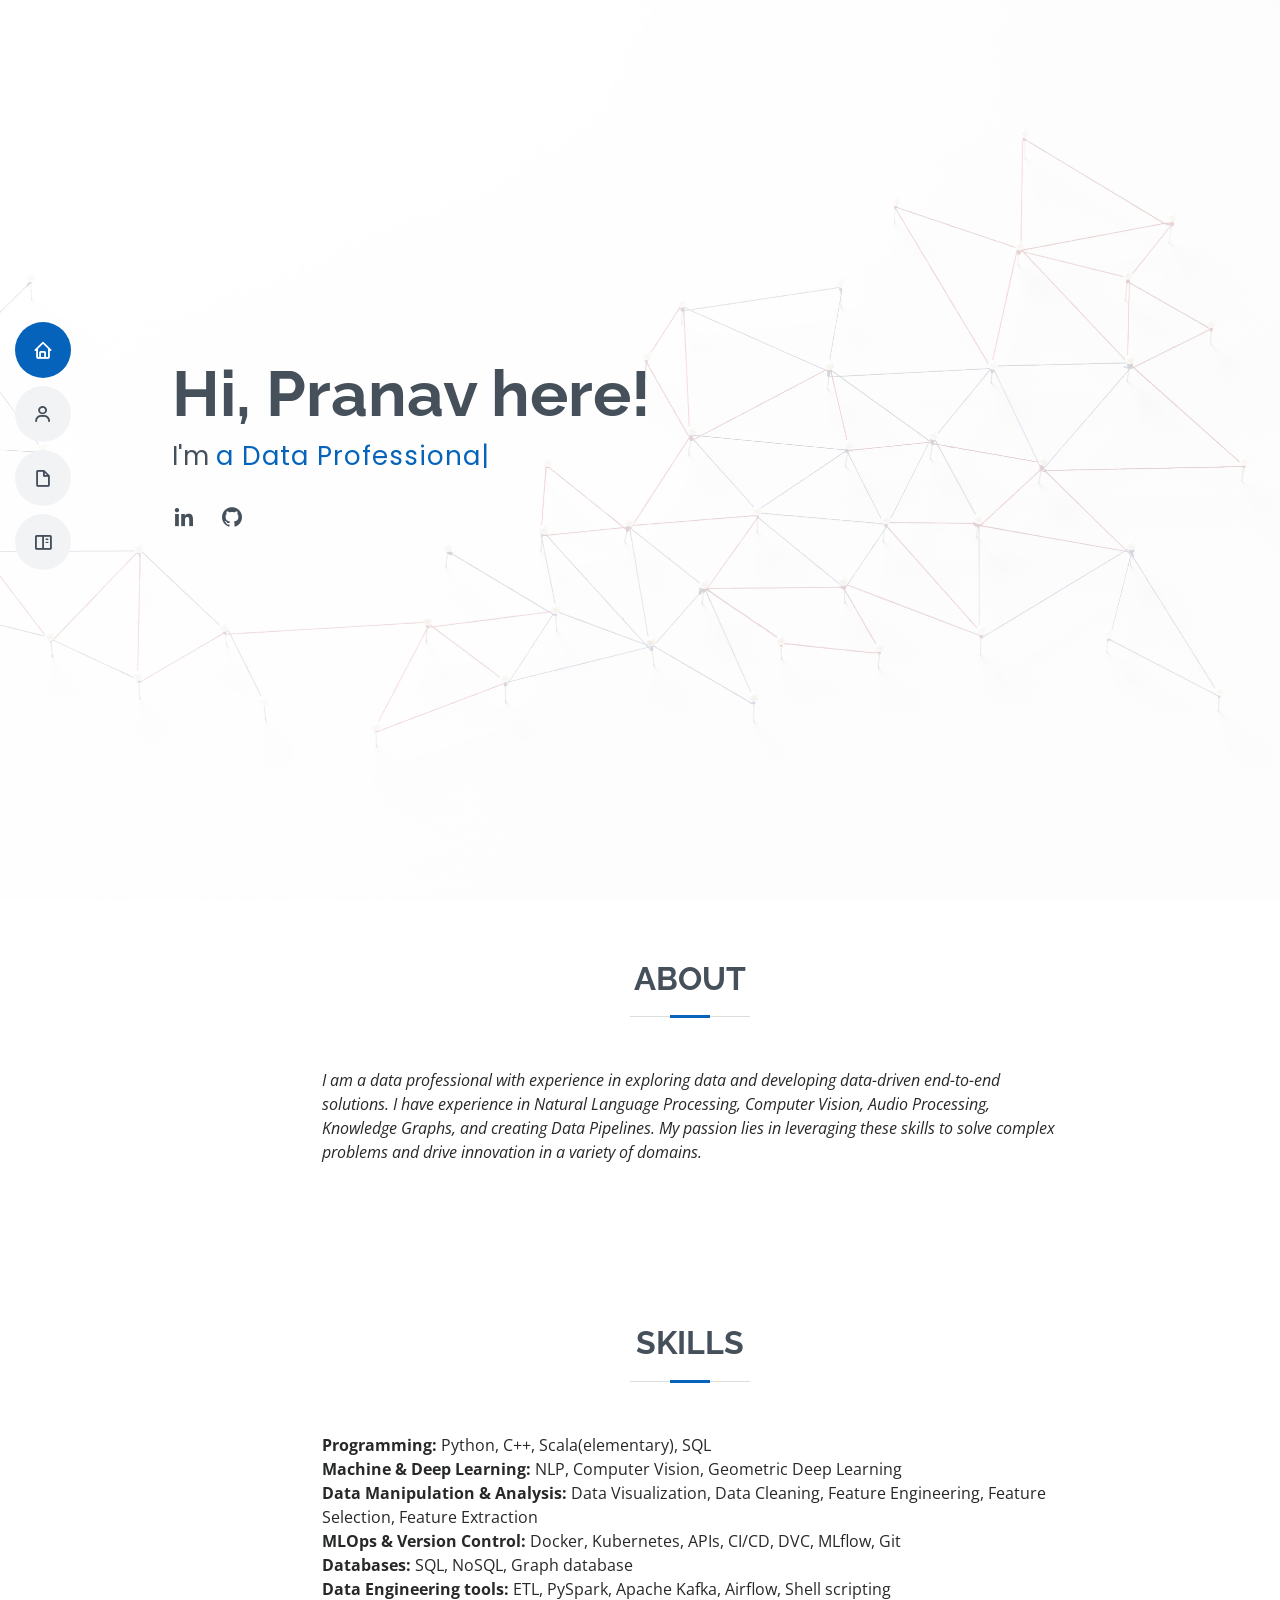
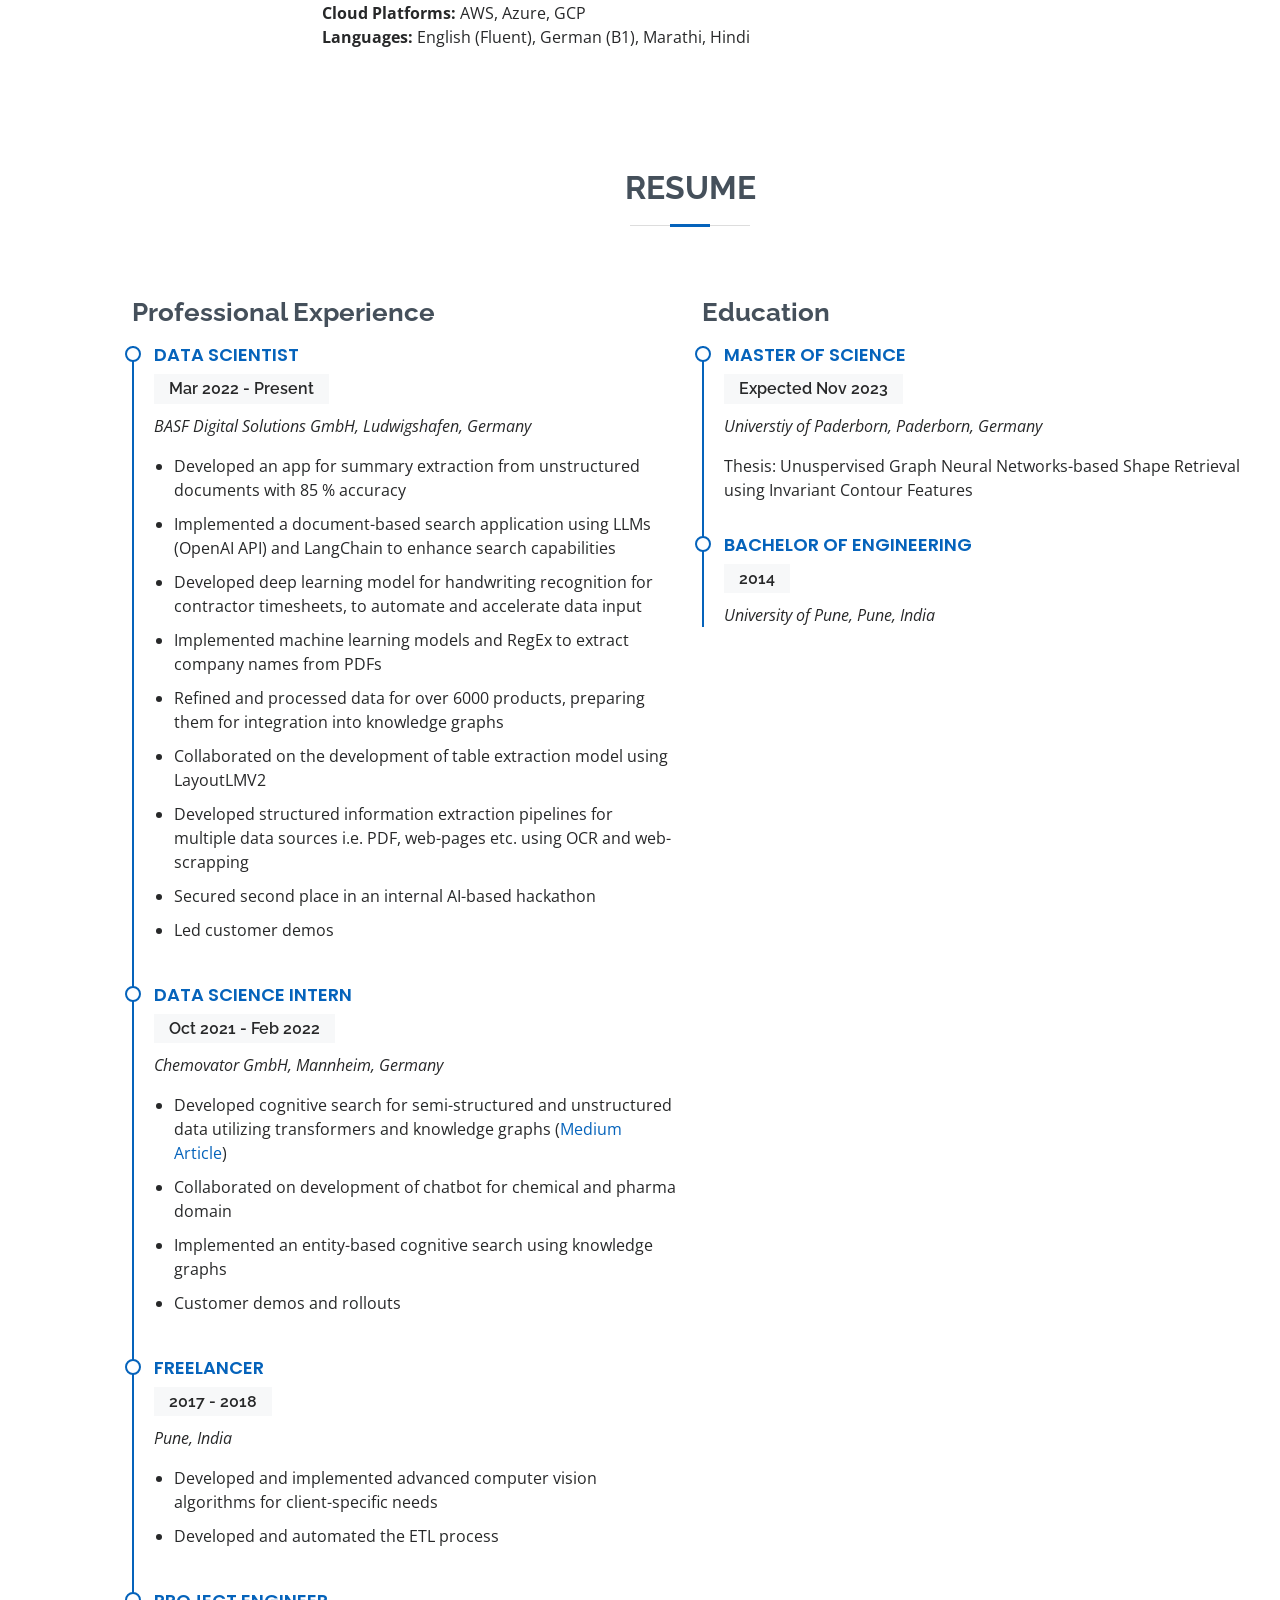
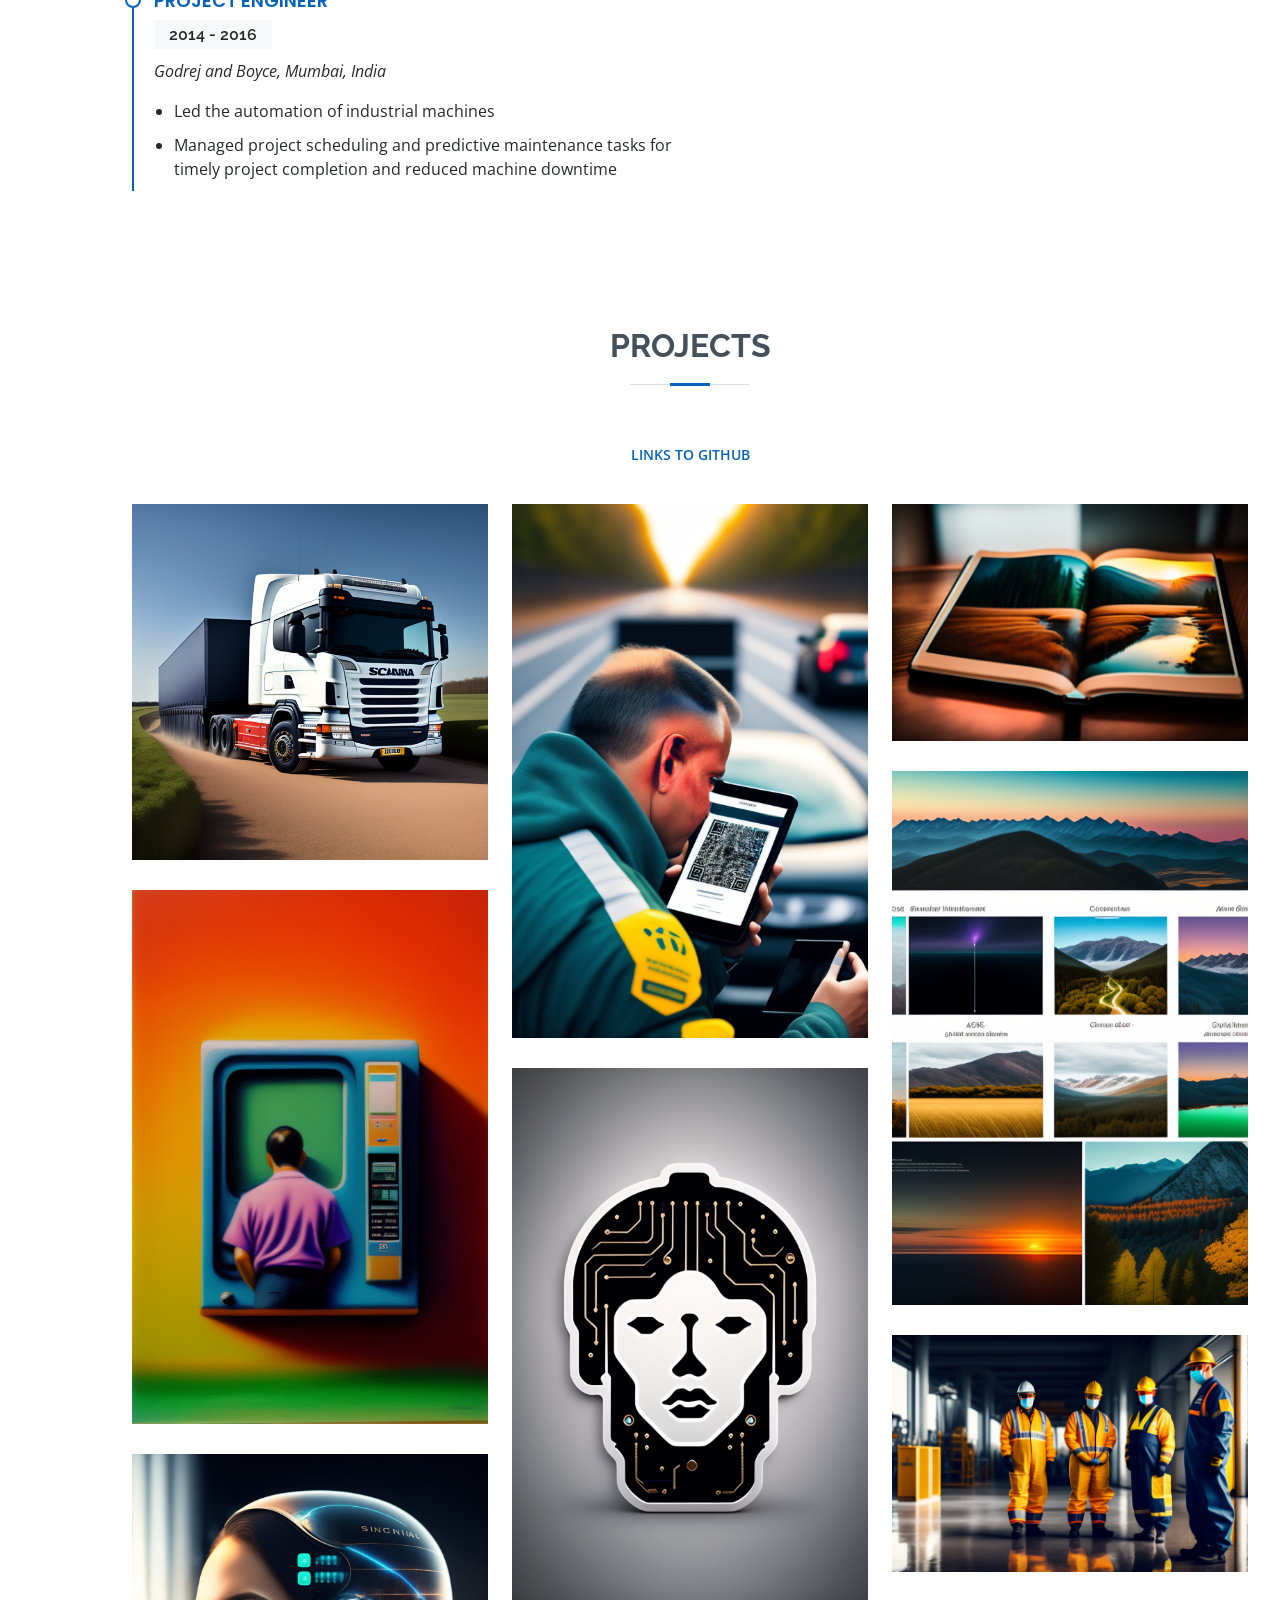
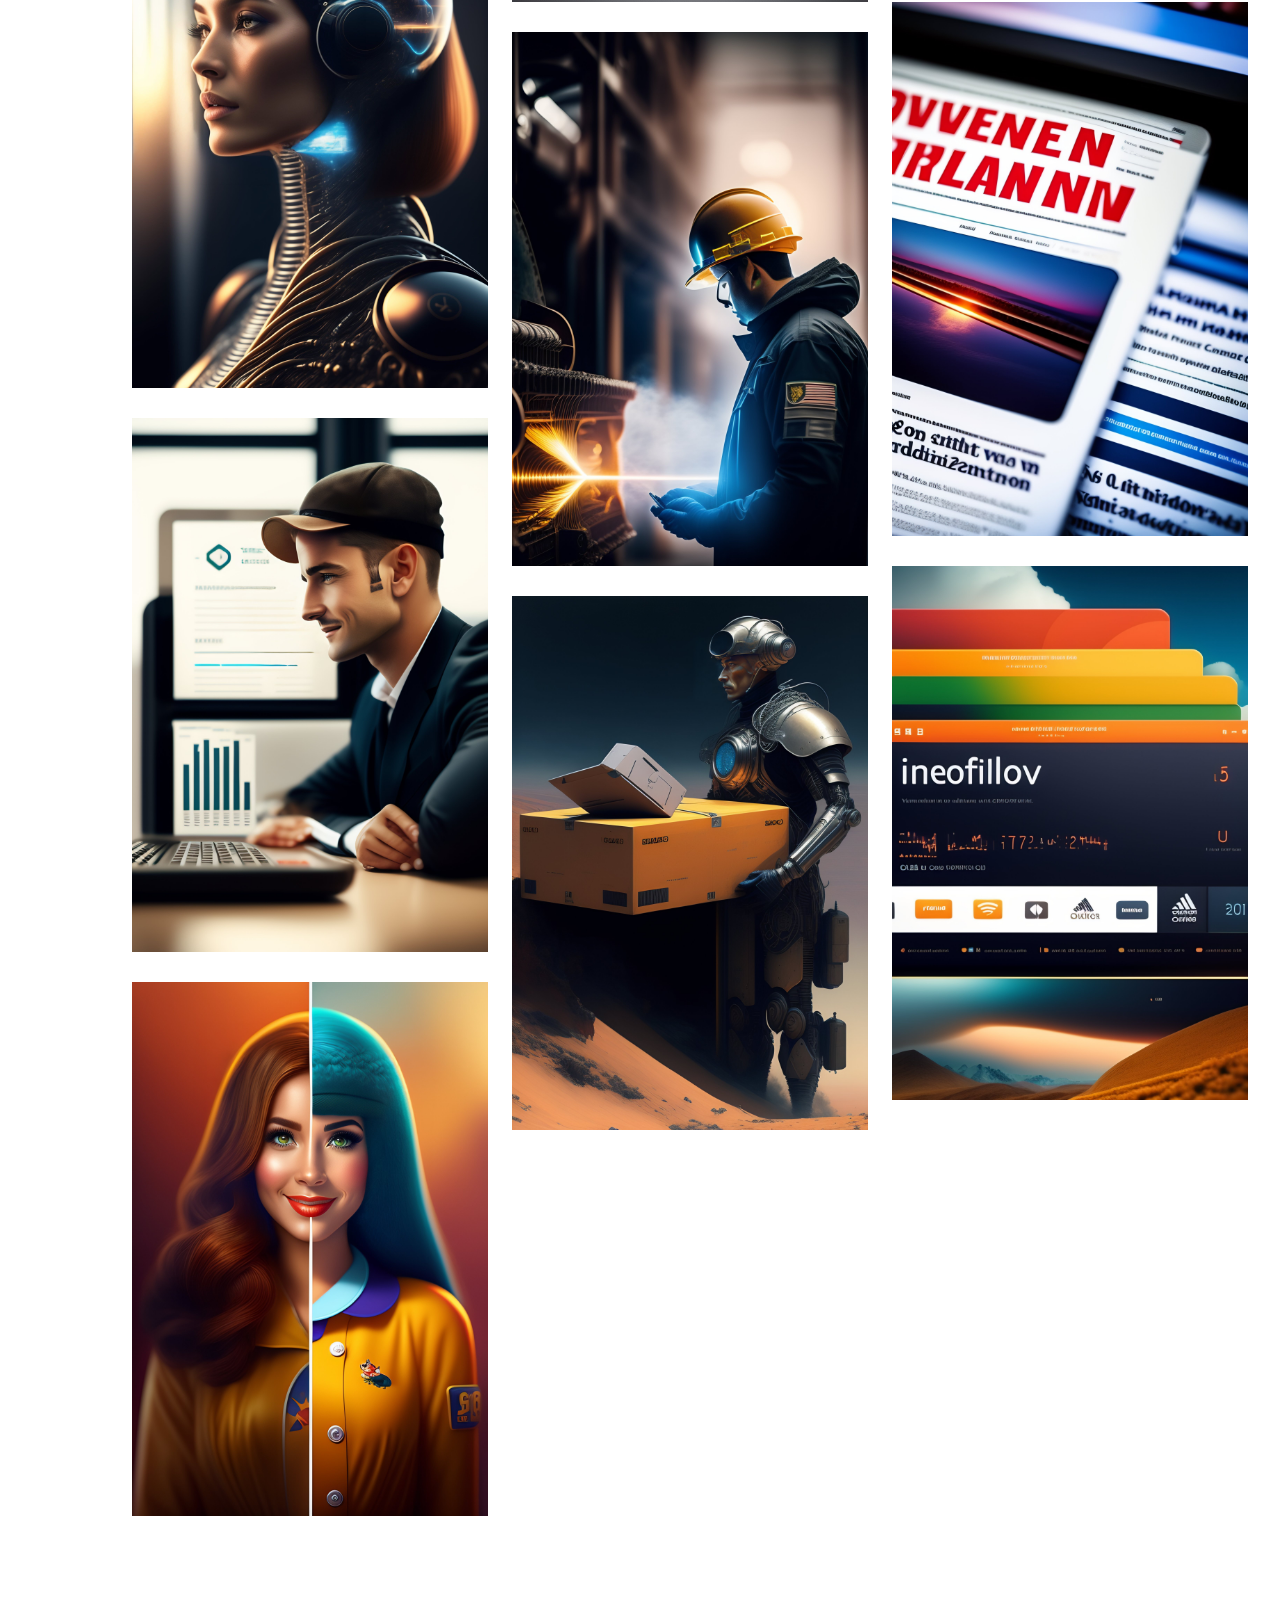
==== commit ba5e07b0: "added thesis topic index.html" ====
--- a/index.html
+++ b/index.html
@@ -292,7 +292,7 @@
               <h4>Master of Science </h4>
               <h5>Expected Nov 2023</h5>
               <p><em>Universtiy of Paderborn, Paderborn, Germany</em></p>
-              <p>Thesis: Unuspervised deep learning-based shape retrieval using graph neural networks</p>
+              <p>Thesis: Unuspervised Graph Neural Networks-based Shape Retrieval using Invariant Contour Features</p>
             </div>
             <div class="resume-item">
               <h4>Bachelor of Engineering</h4>
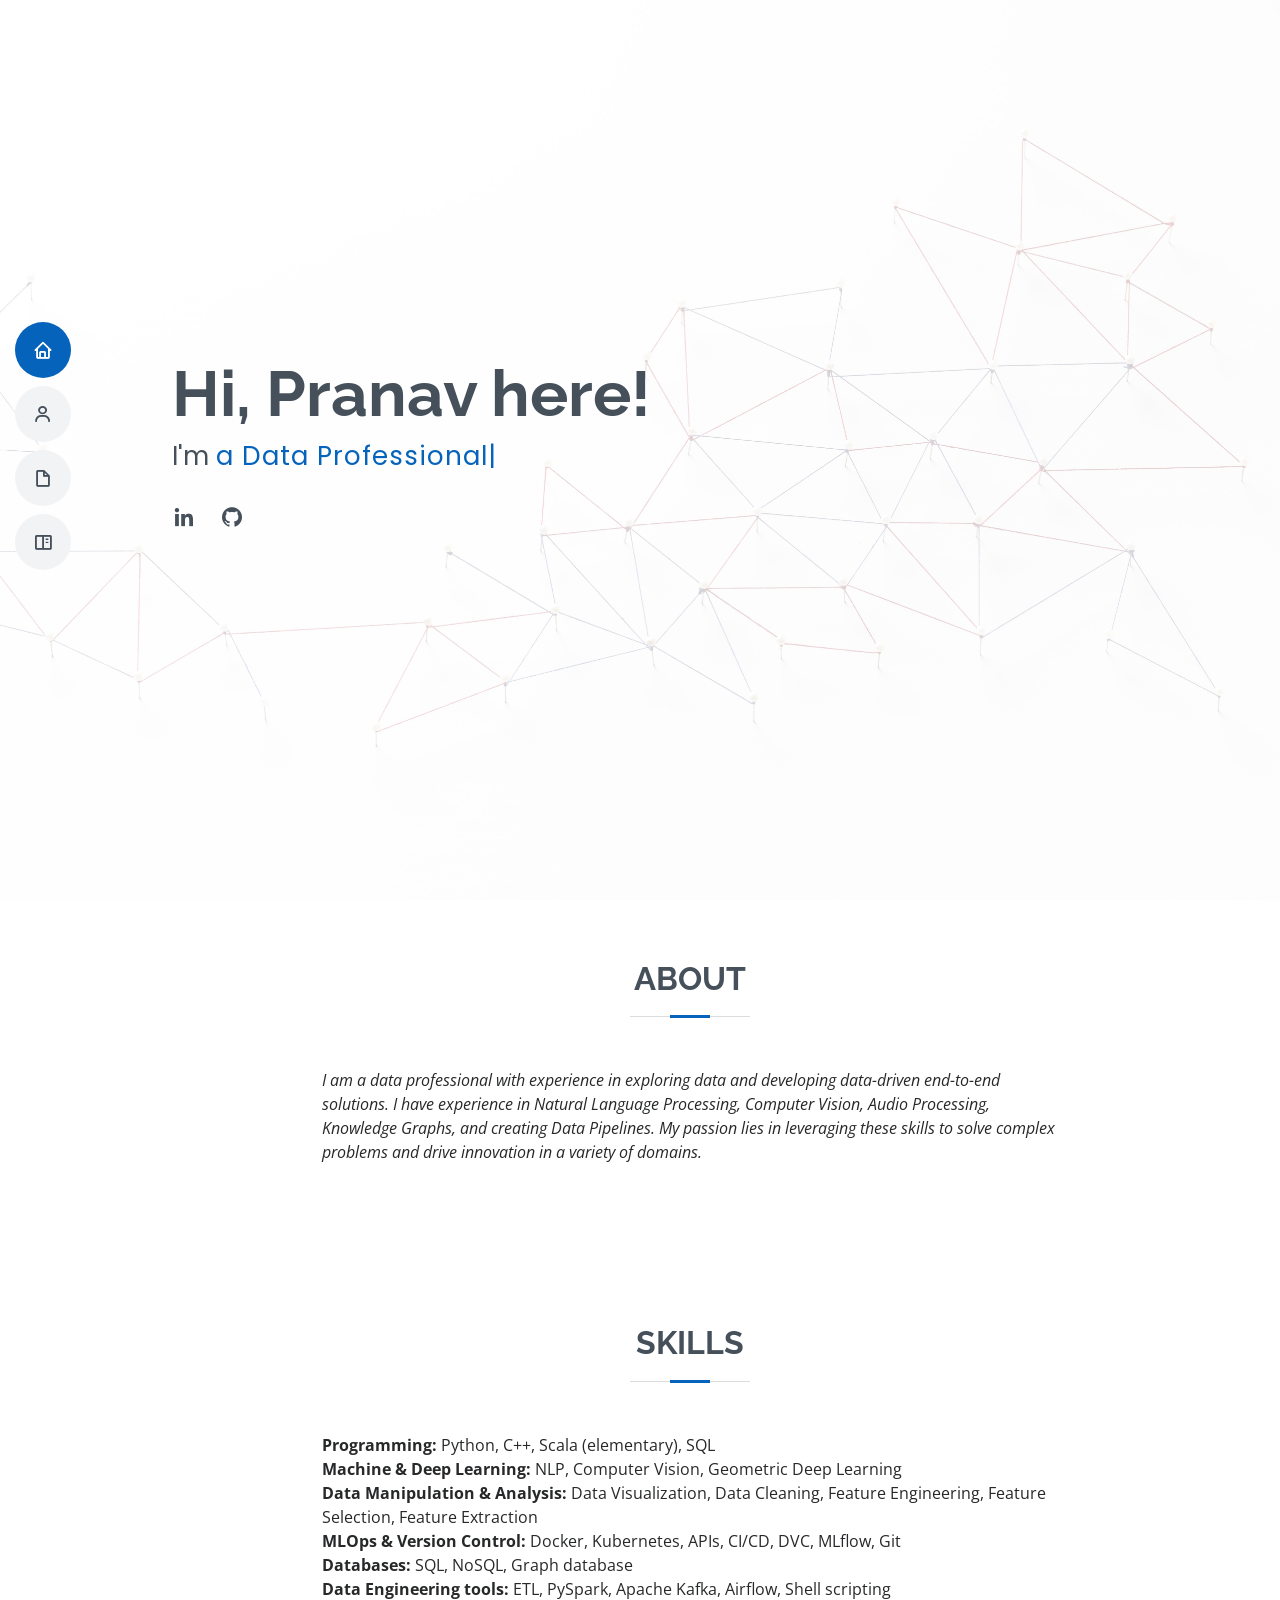
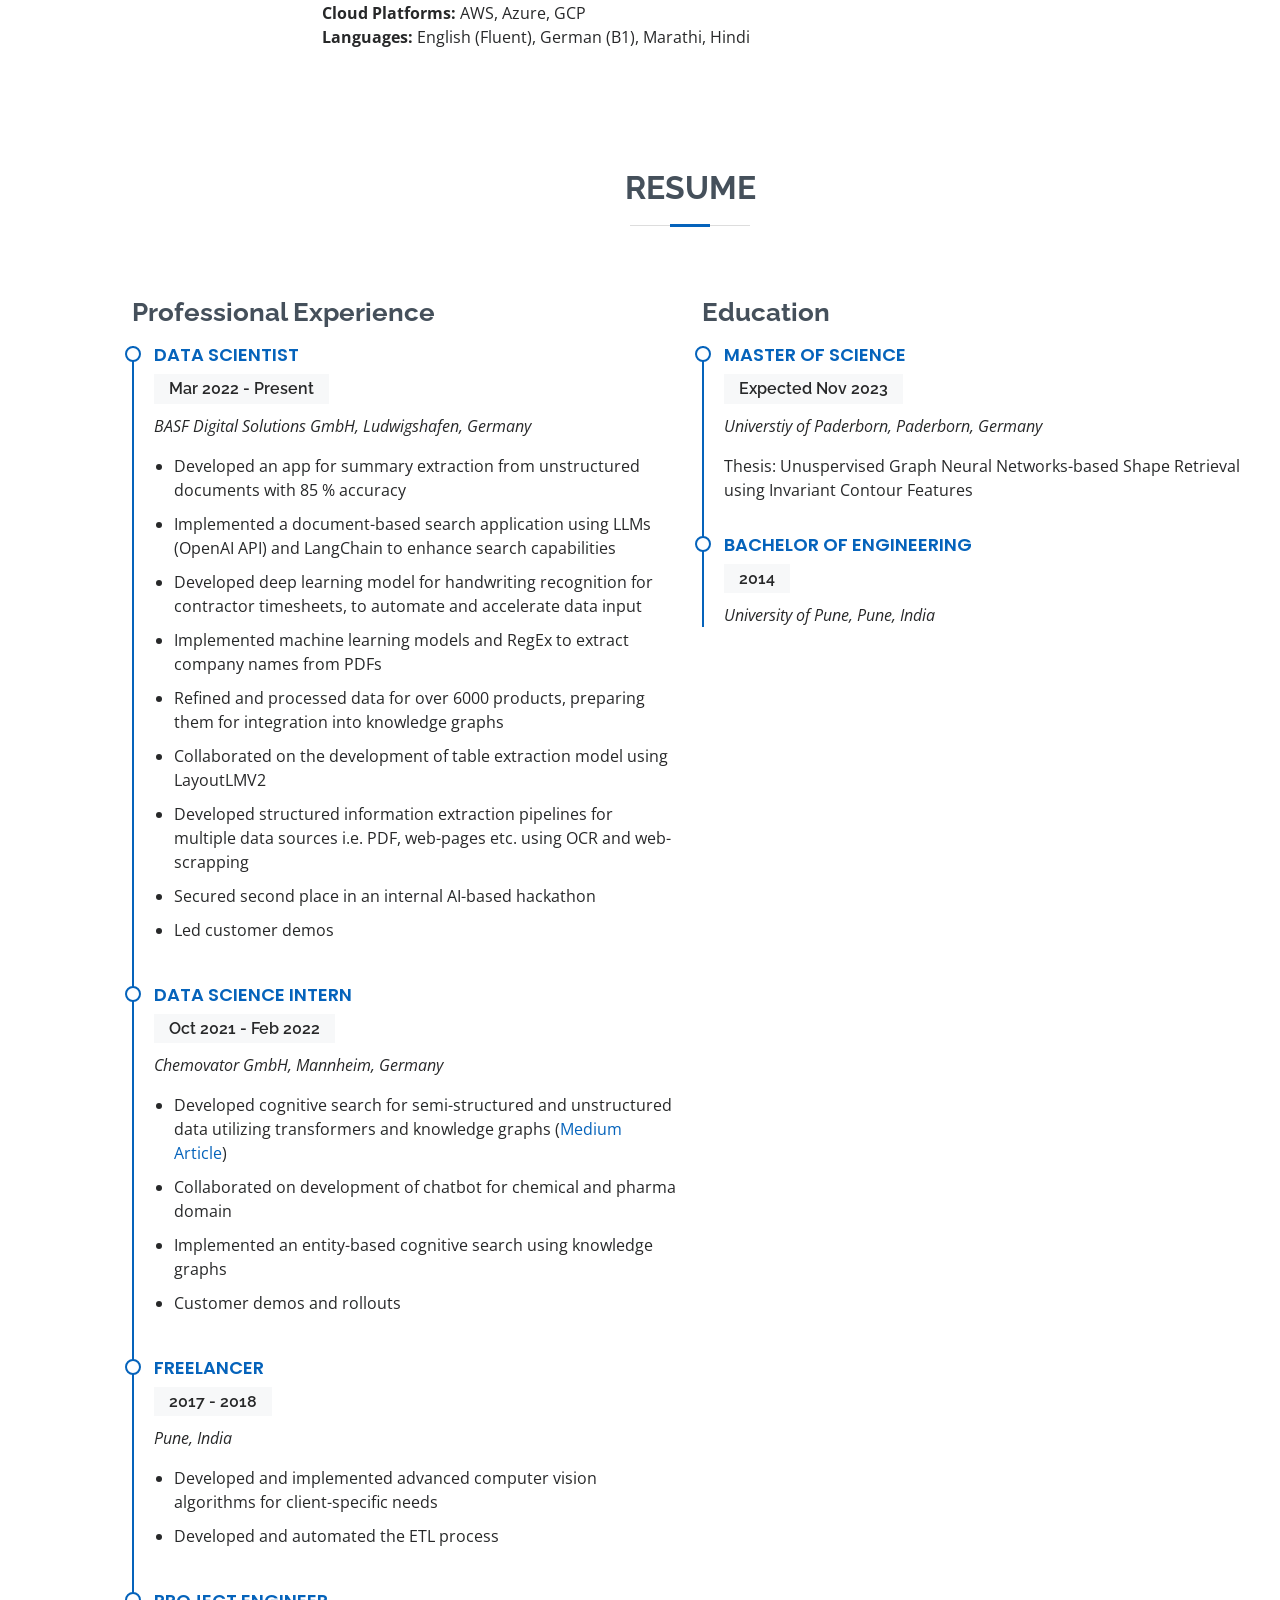
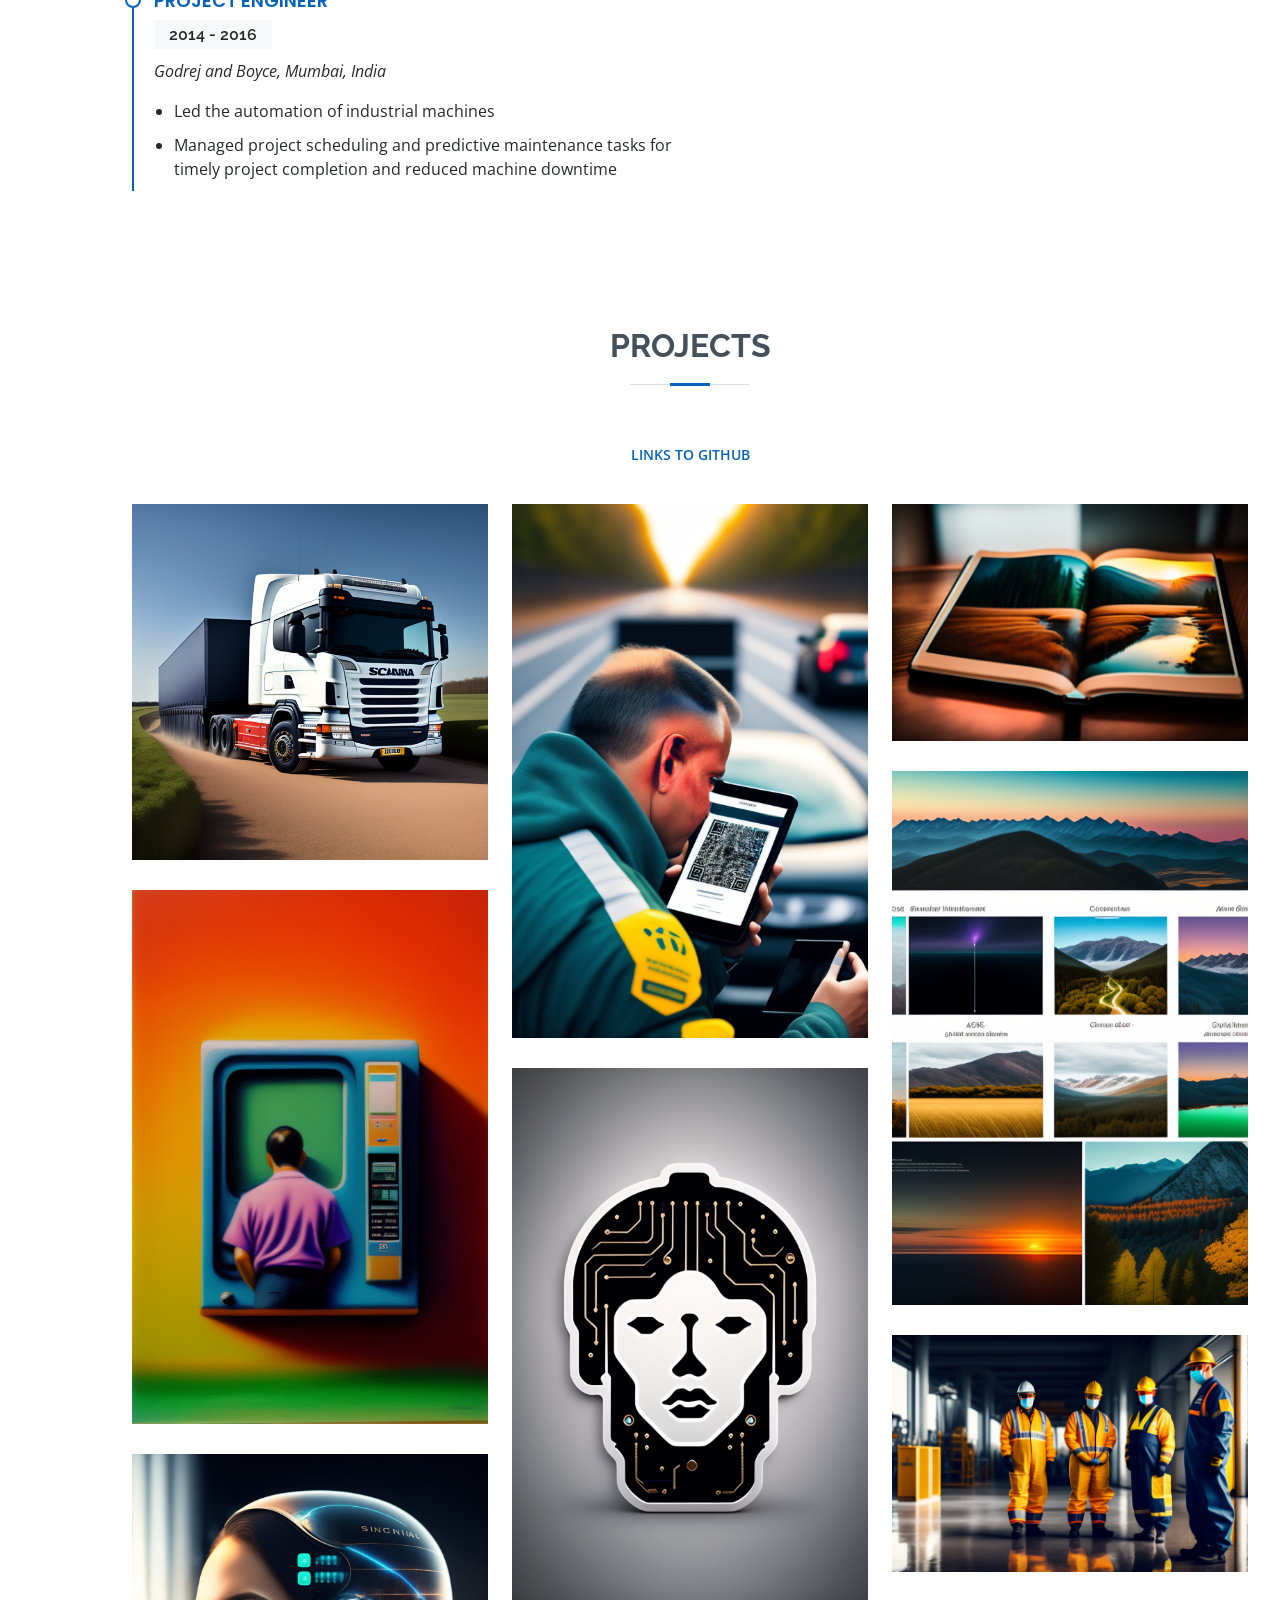
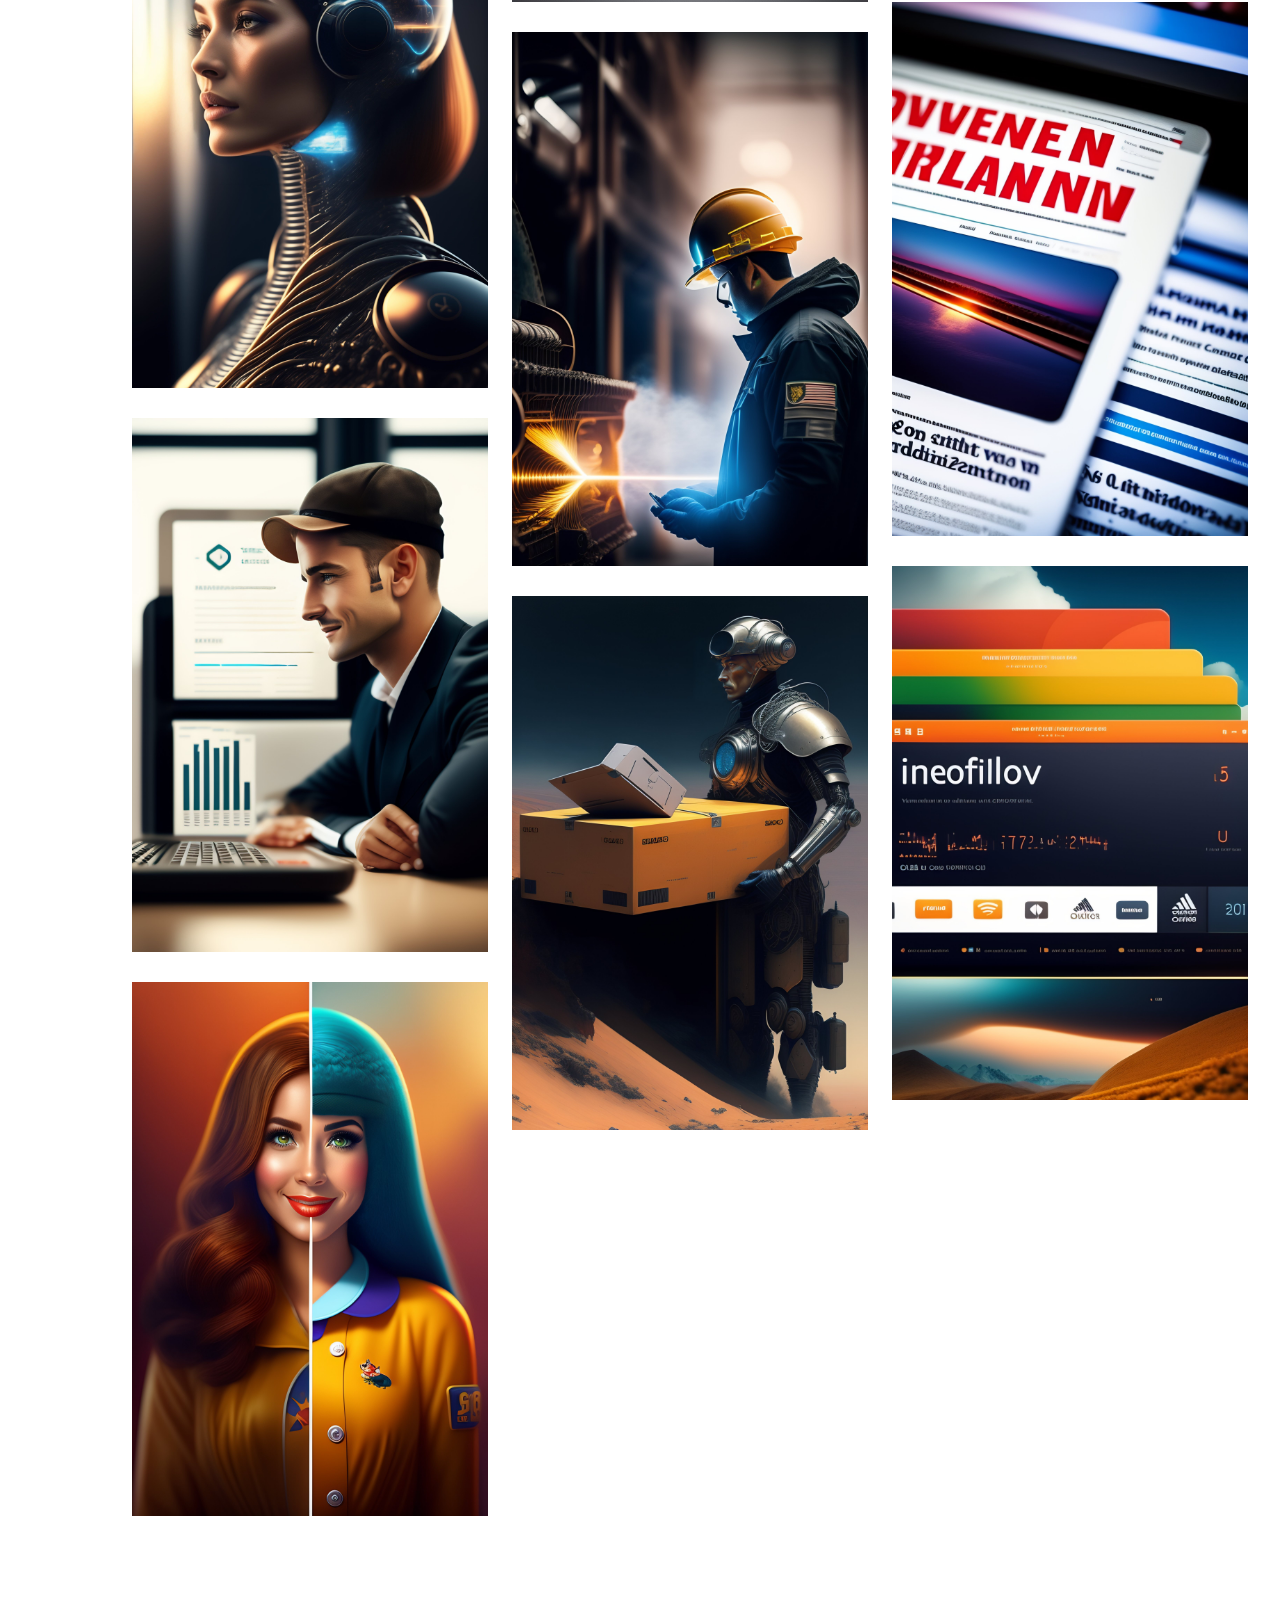
==== commit 0c29c695: "Update index.html" ====
--- a/index.html
+++ b/index.html
@@ -171,7 +171,7 @@
     <div class="row justify-content-center"> <!-- Center the content -->
       <div class="col-lg-8 skills-content"> <!-- Adjust the column width as needed -->
         <div class="skill-set">
-          <strong>Programming:</strong> Python, C++, Scala(elementary), SQL
+          <strong>Programming:</strong> Python, C++, Scala (elementary), SQL
         </div>
 
         <div class="skill-set">
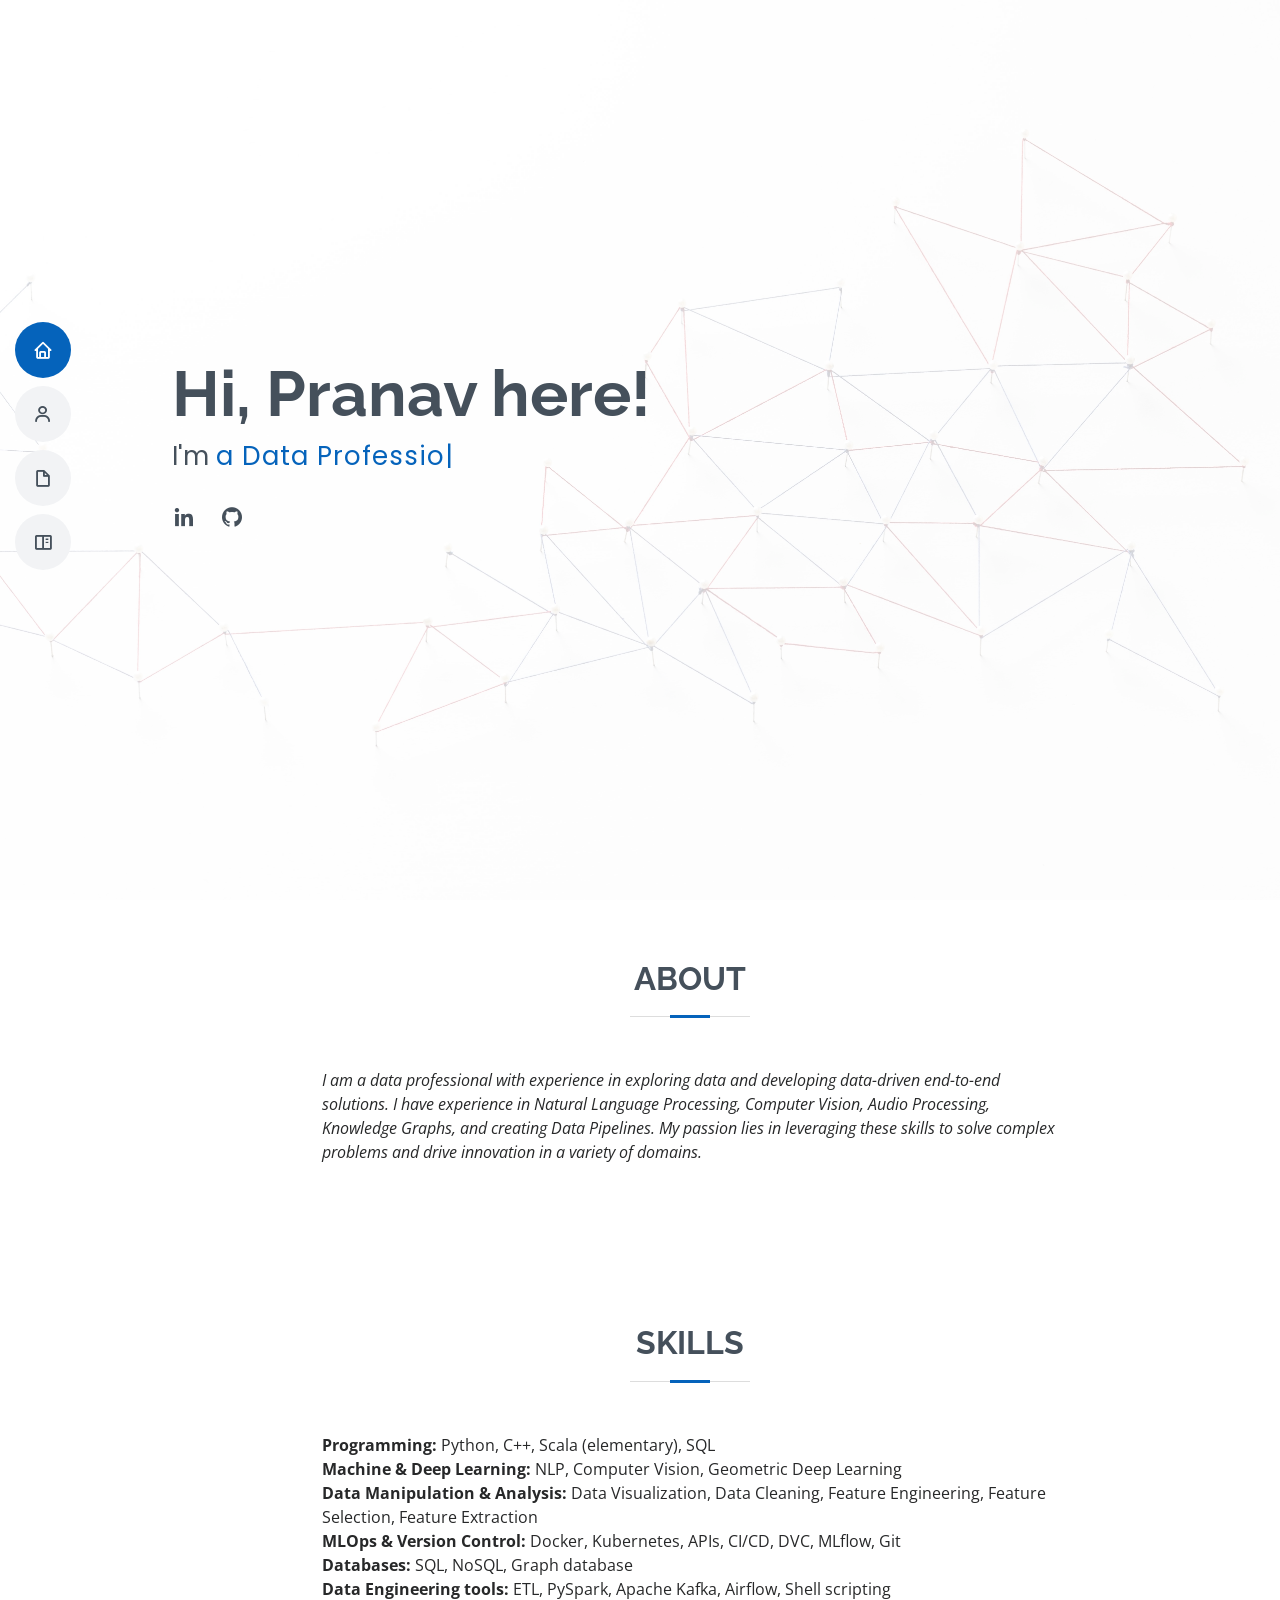
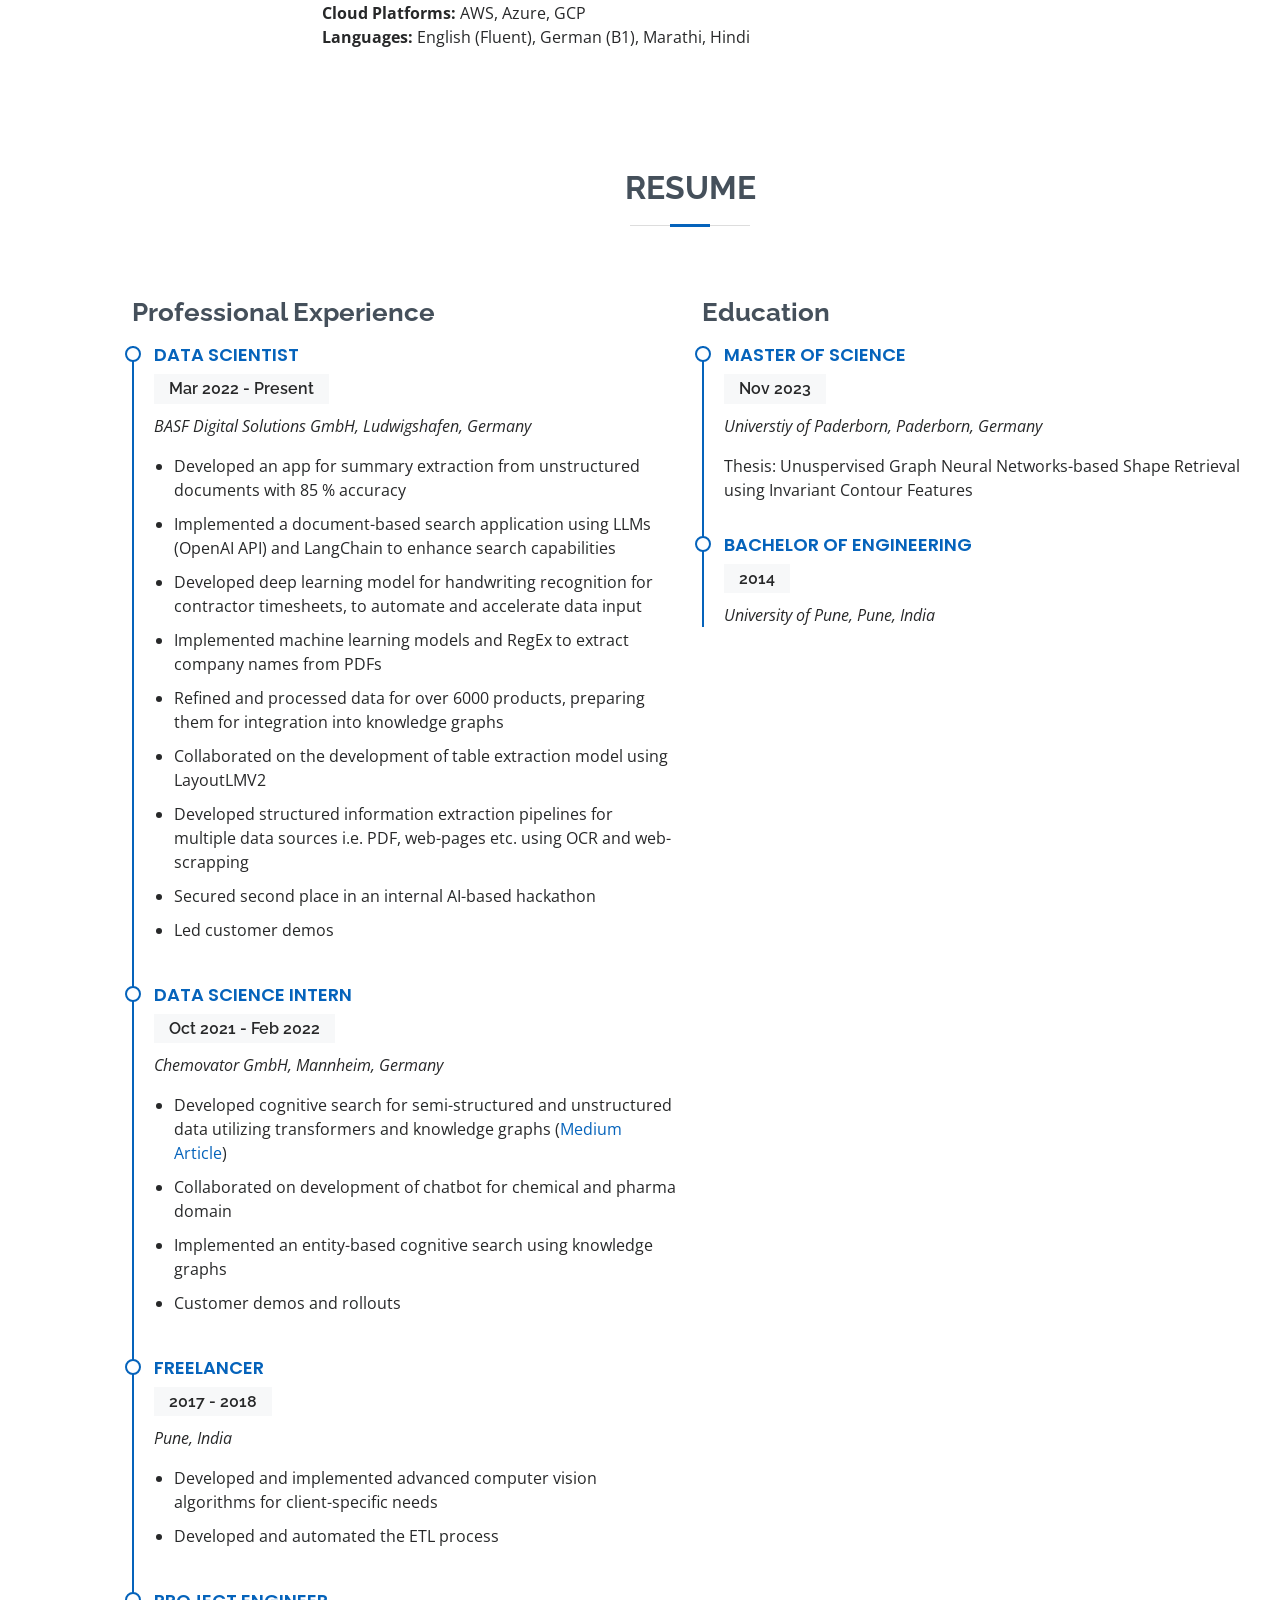
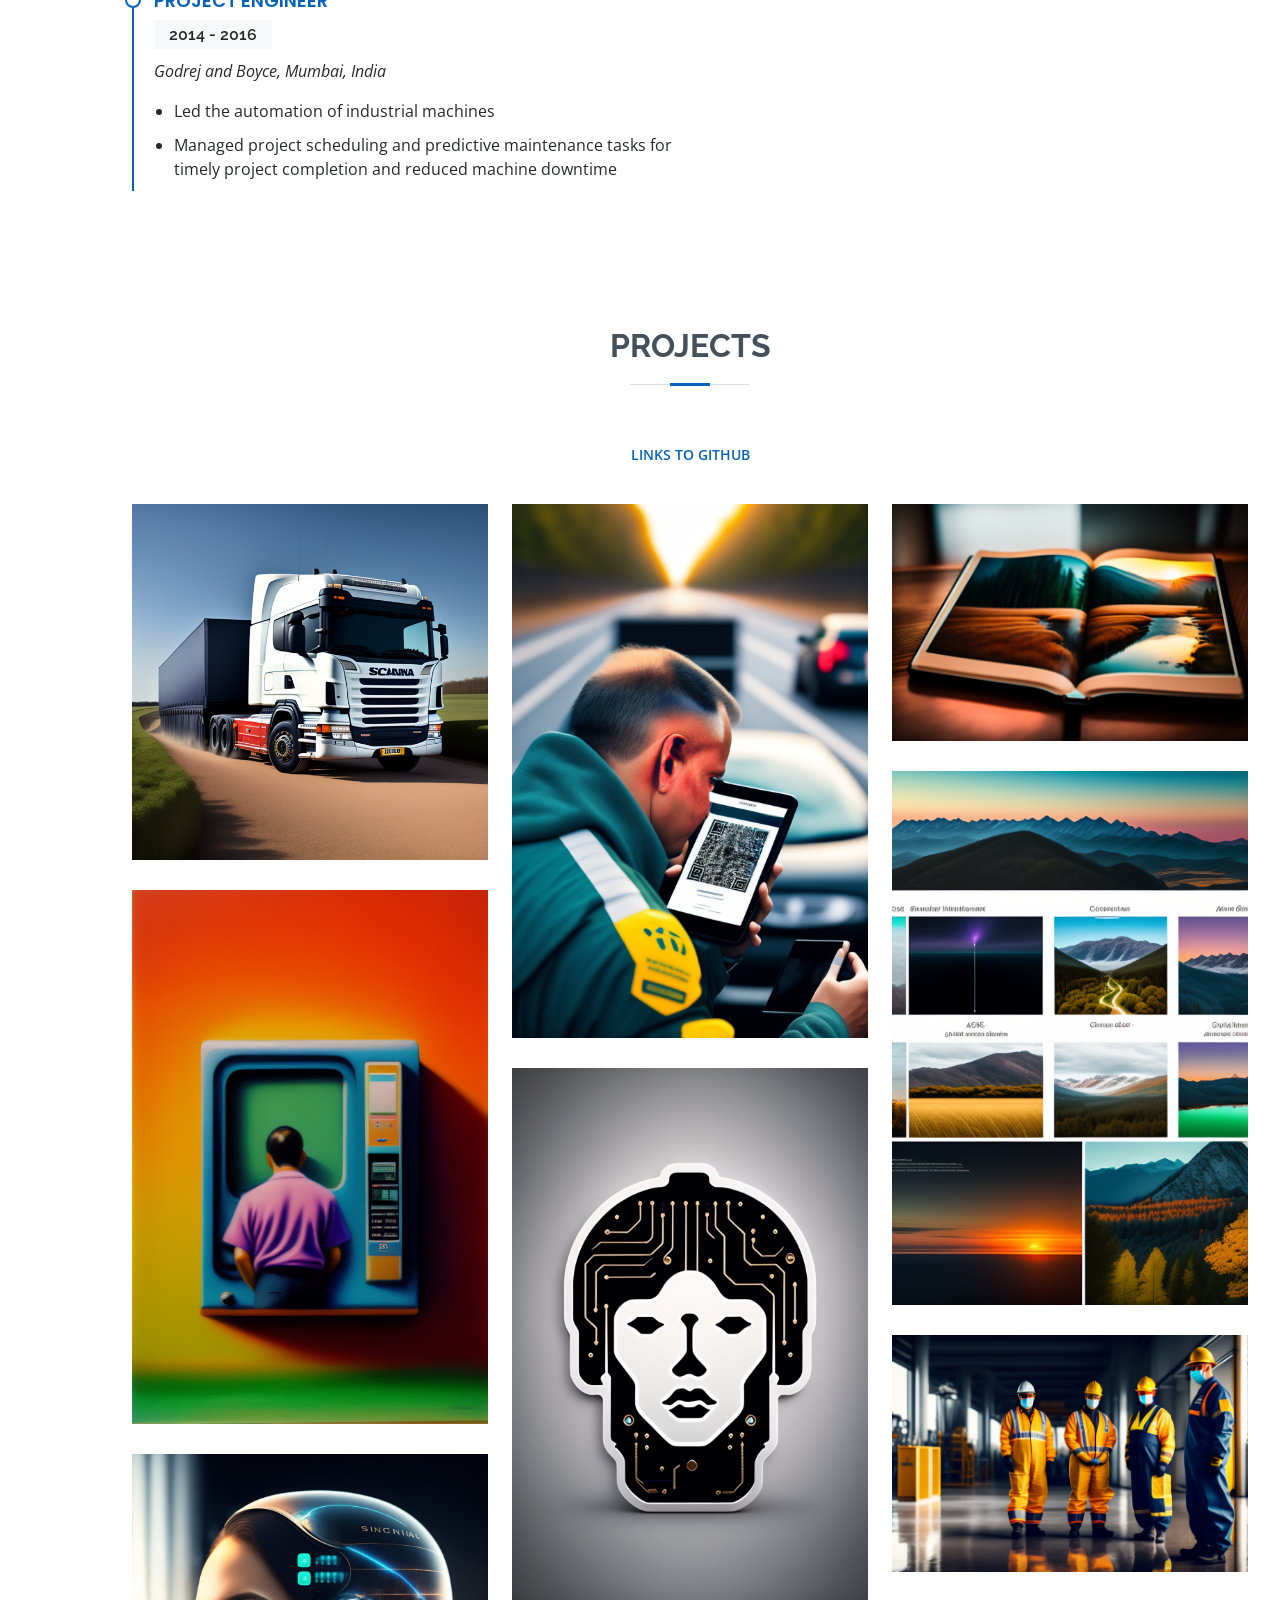
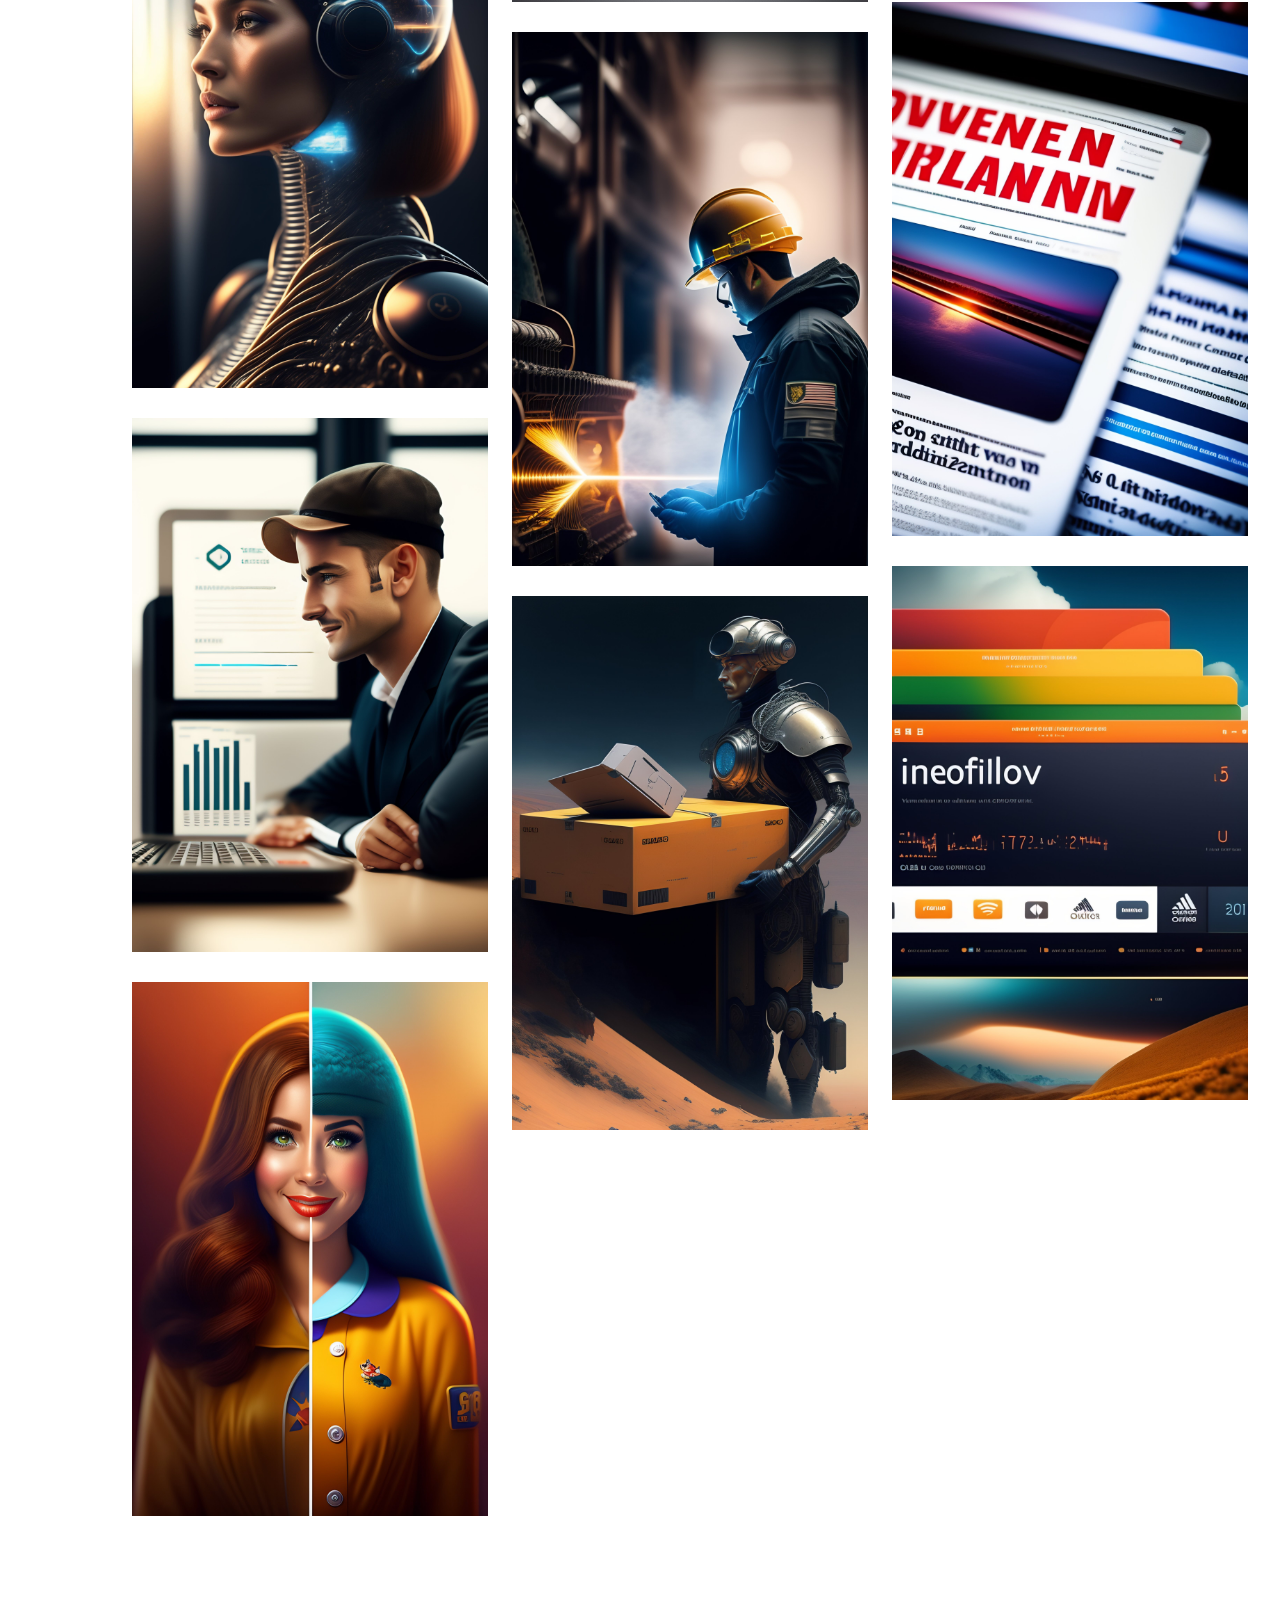
==== commit 77e4602a: "Update index.html" ====
--- a/index.html
+++ b/index.html
@@ -290,7 +290,7 @@
             <h3 class="resume-title">Education</h3>
             <div class="resume-item">
               <h4>Master of Science </h4>
-              <h5>Expected Nov 2023</h5>
+              <h5>Nov 2023</h5>
               <p><em>Universtiy of Paderborn, Paderborn, Germany</em></p>
               <p>Thesis: Unuspervised Graph Neural Networks-based Shape Retrieval using Invariant Contour Features</p>
             </div>
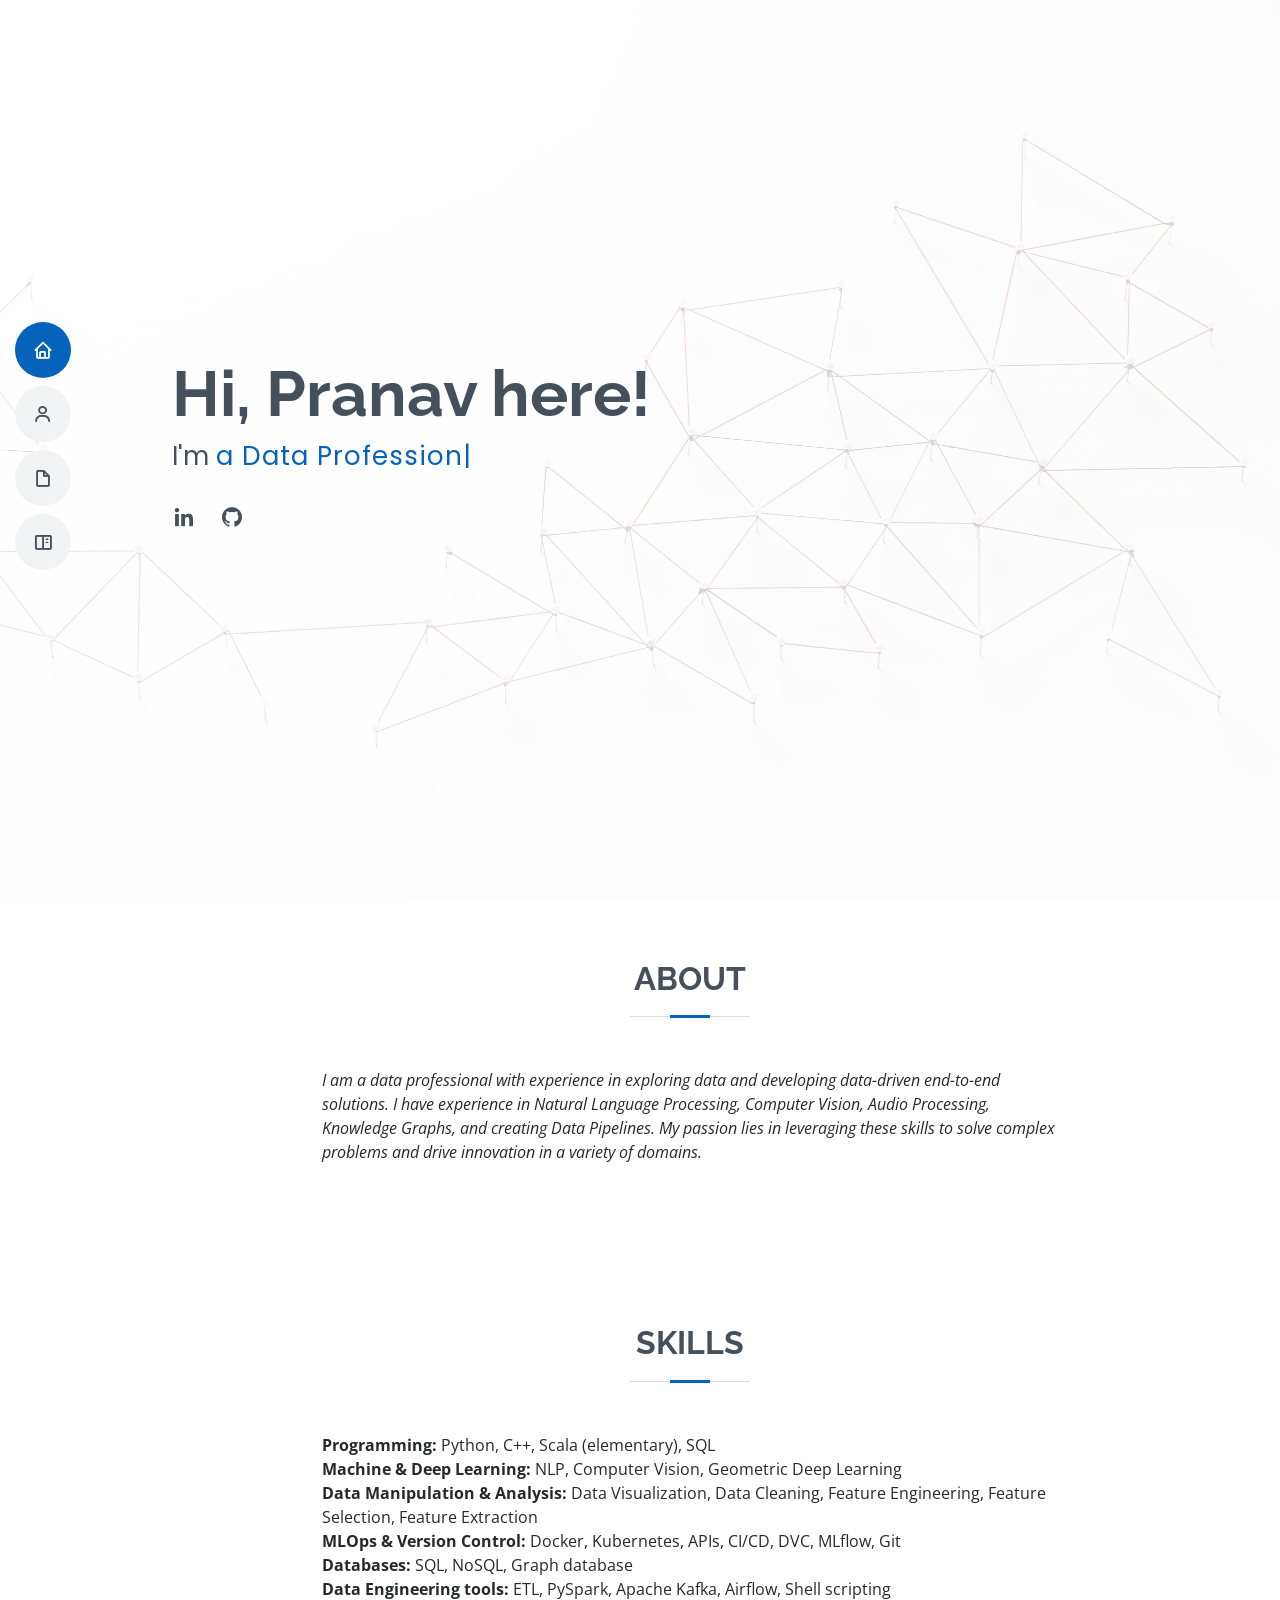
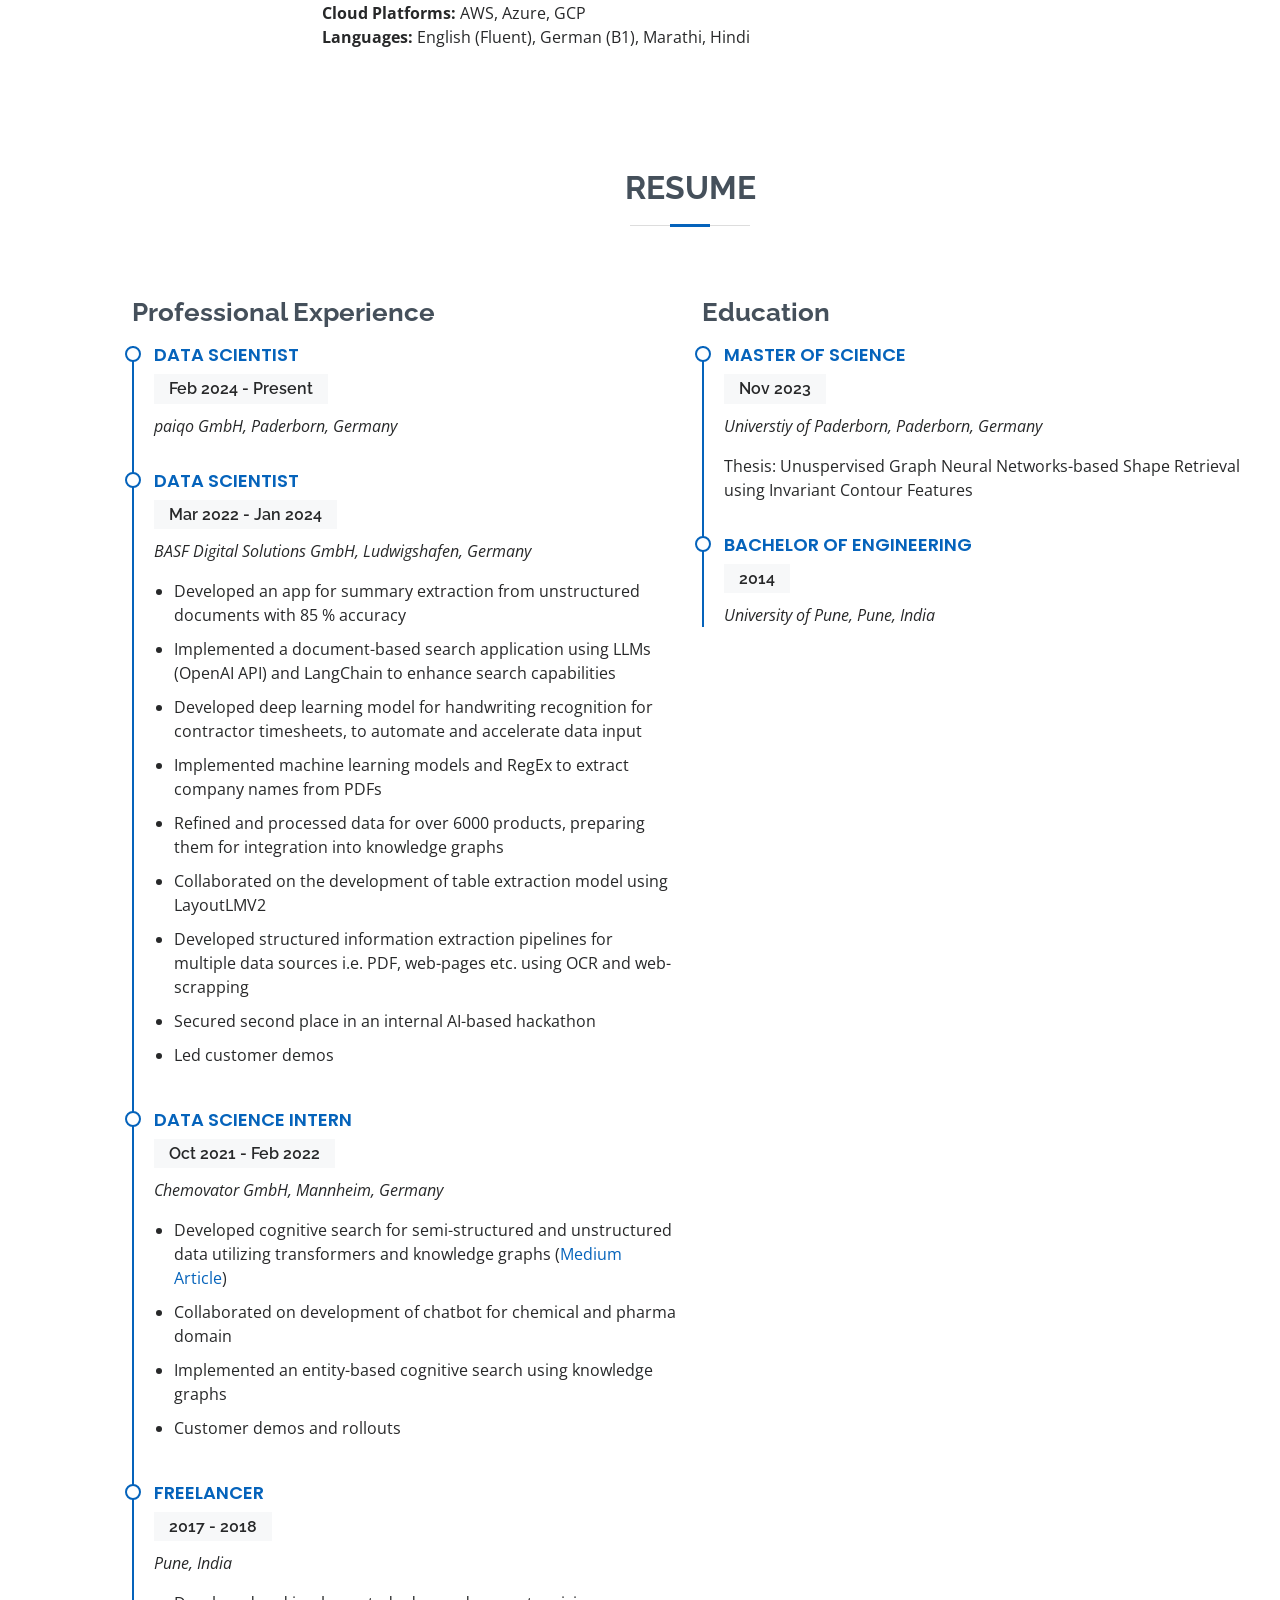
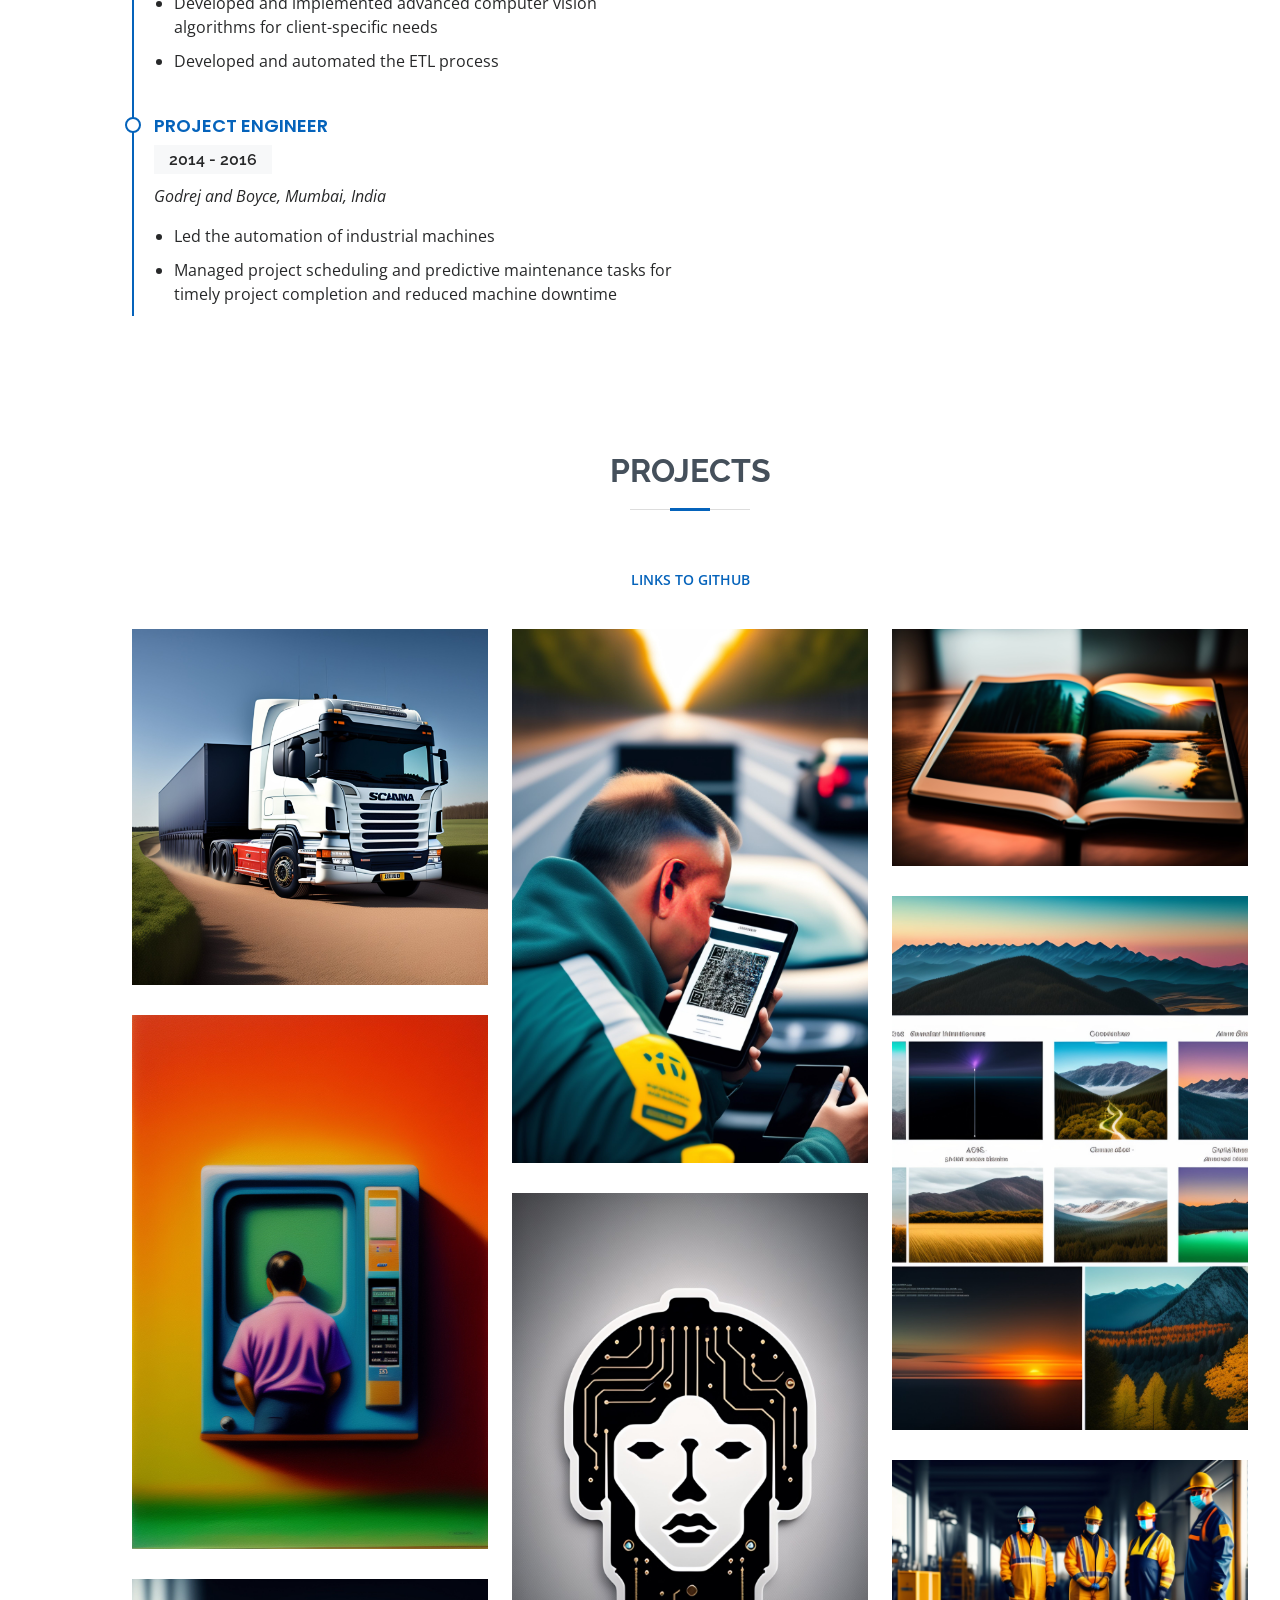
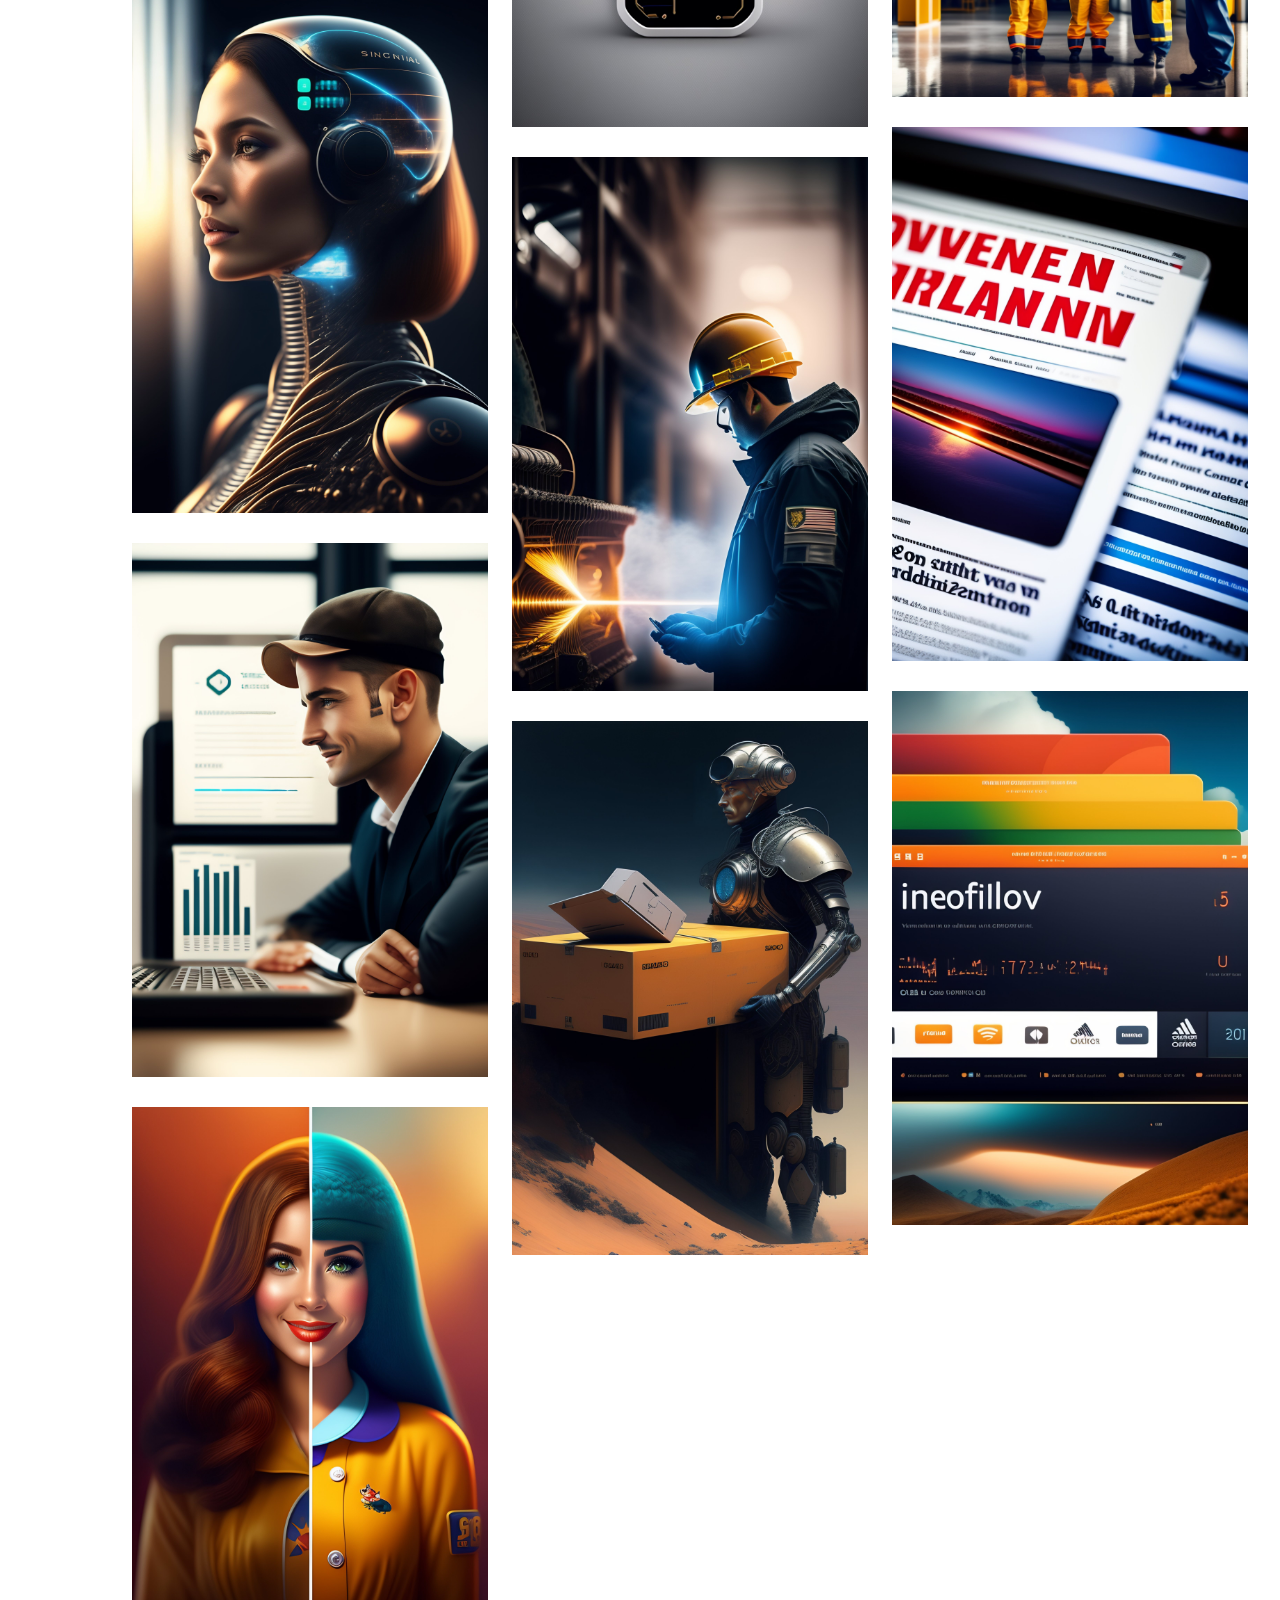
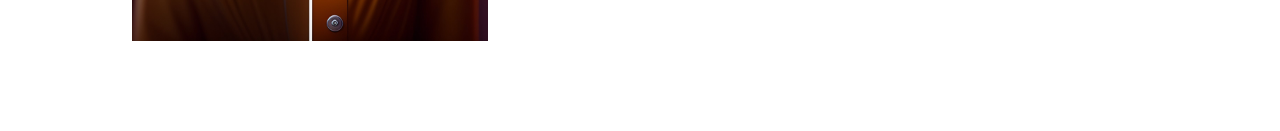
==== commit 6b439b13: "updated index" ====
--- a/index.html
+++ b/index.html
@@ -223,9 +223,18 @@
           
           <div class="col-lg-6">
             <h3 class="resume-title">Professional Experience</h3>
+            
             <div class="resume-item">
               <h4>Data Scientist</h4>
-              <h5>Mar 2022 - Present</h5>
+              <h5>Feb 2024 - Present</h5>
+              <p><em>paiqo GmbH, Paderborn, Germany</em></p>
+              <ul>
+              </ul>
+            </div>
+
+            <div class="resume-item">
+              <h4>Data Scientist</h4>
+              <h5>Mar 2022 - Jan 2024</h5>
               <p><em>BASF Digital Solutions GmbH, Ludwigshafen, Germany</em></p>
               <ul>
                 <li>Developed an app for summary extraction from unstructured documents with 85 % accuracy</li>
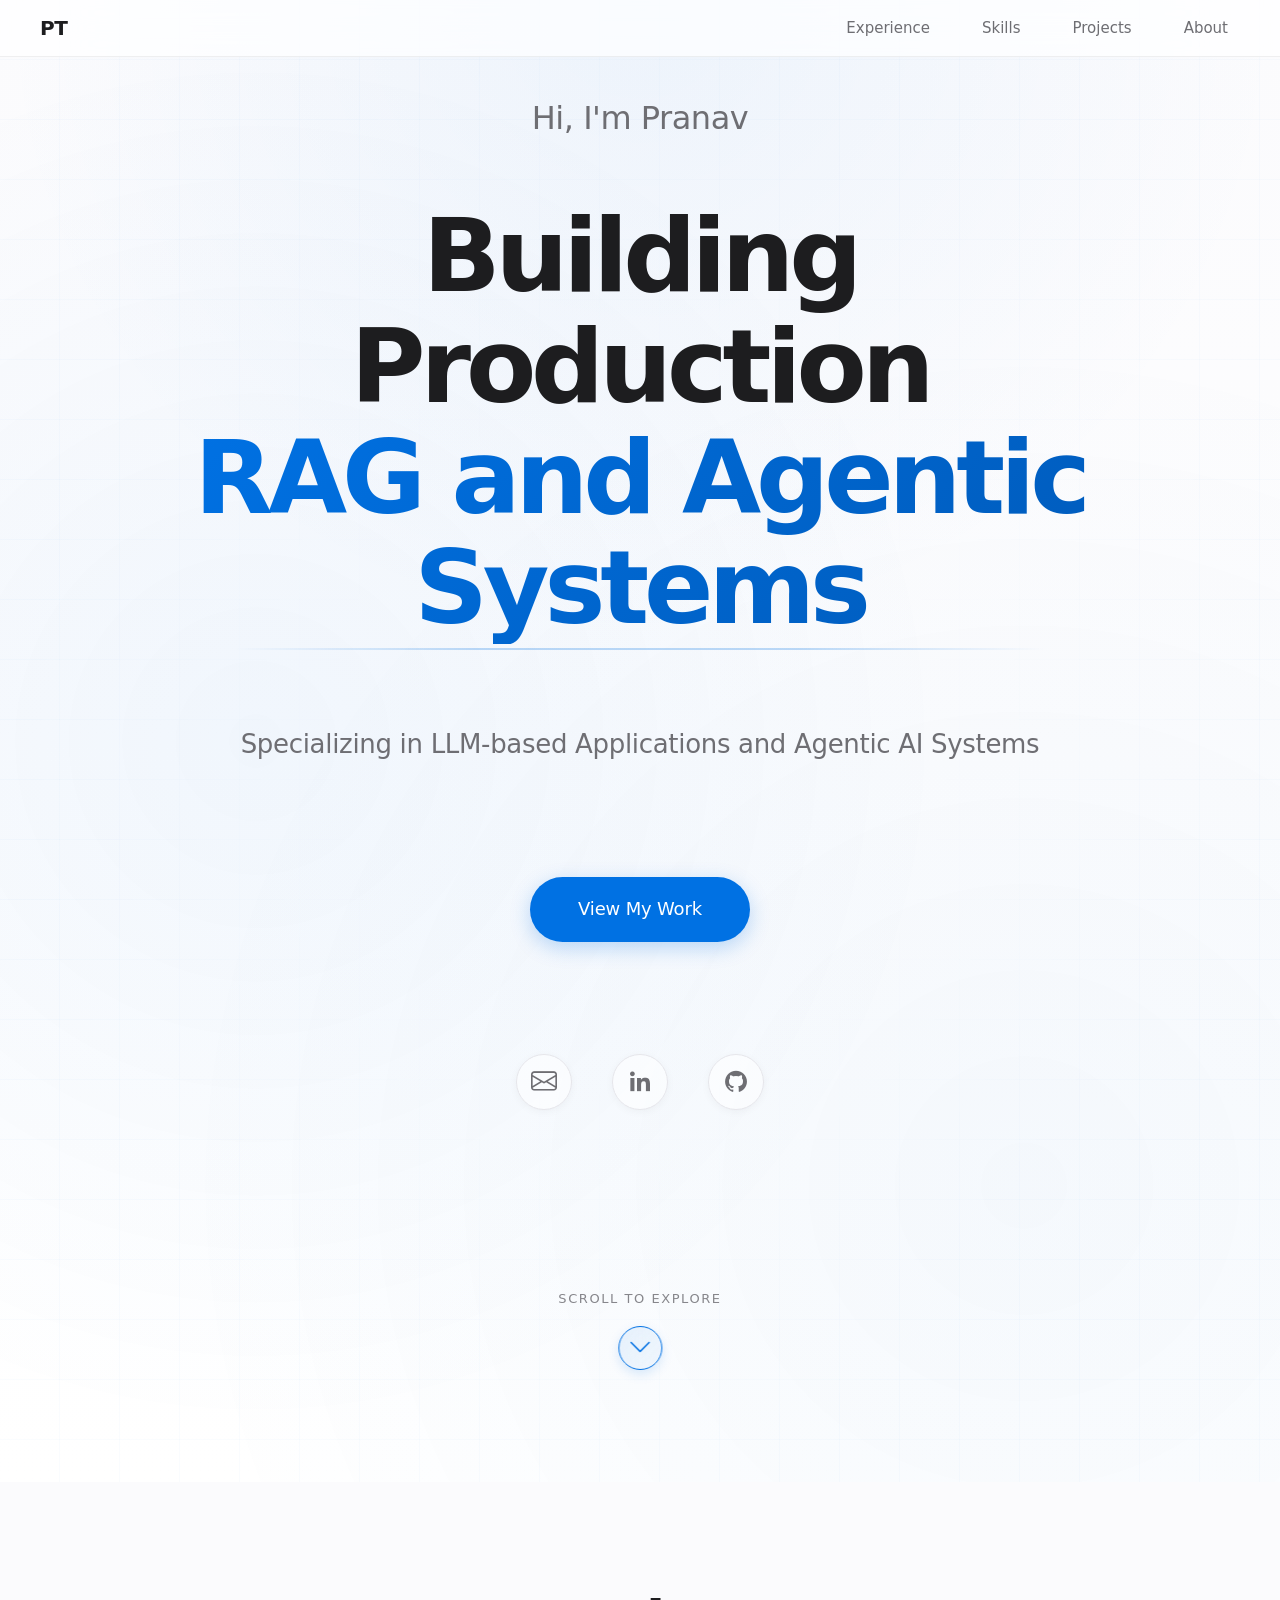
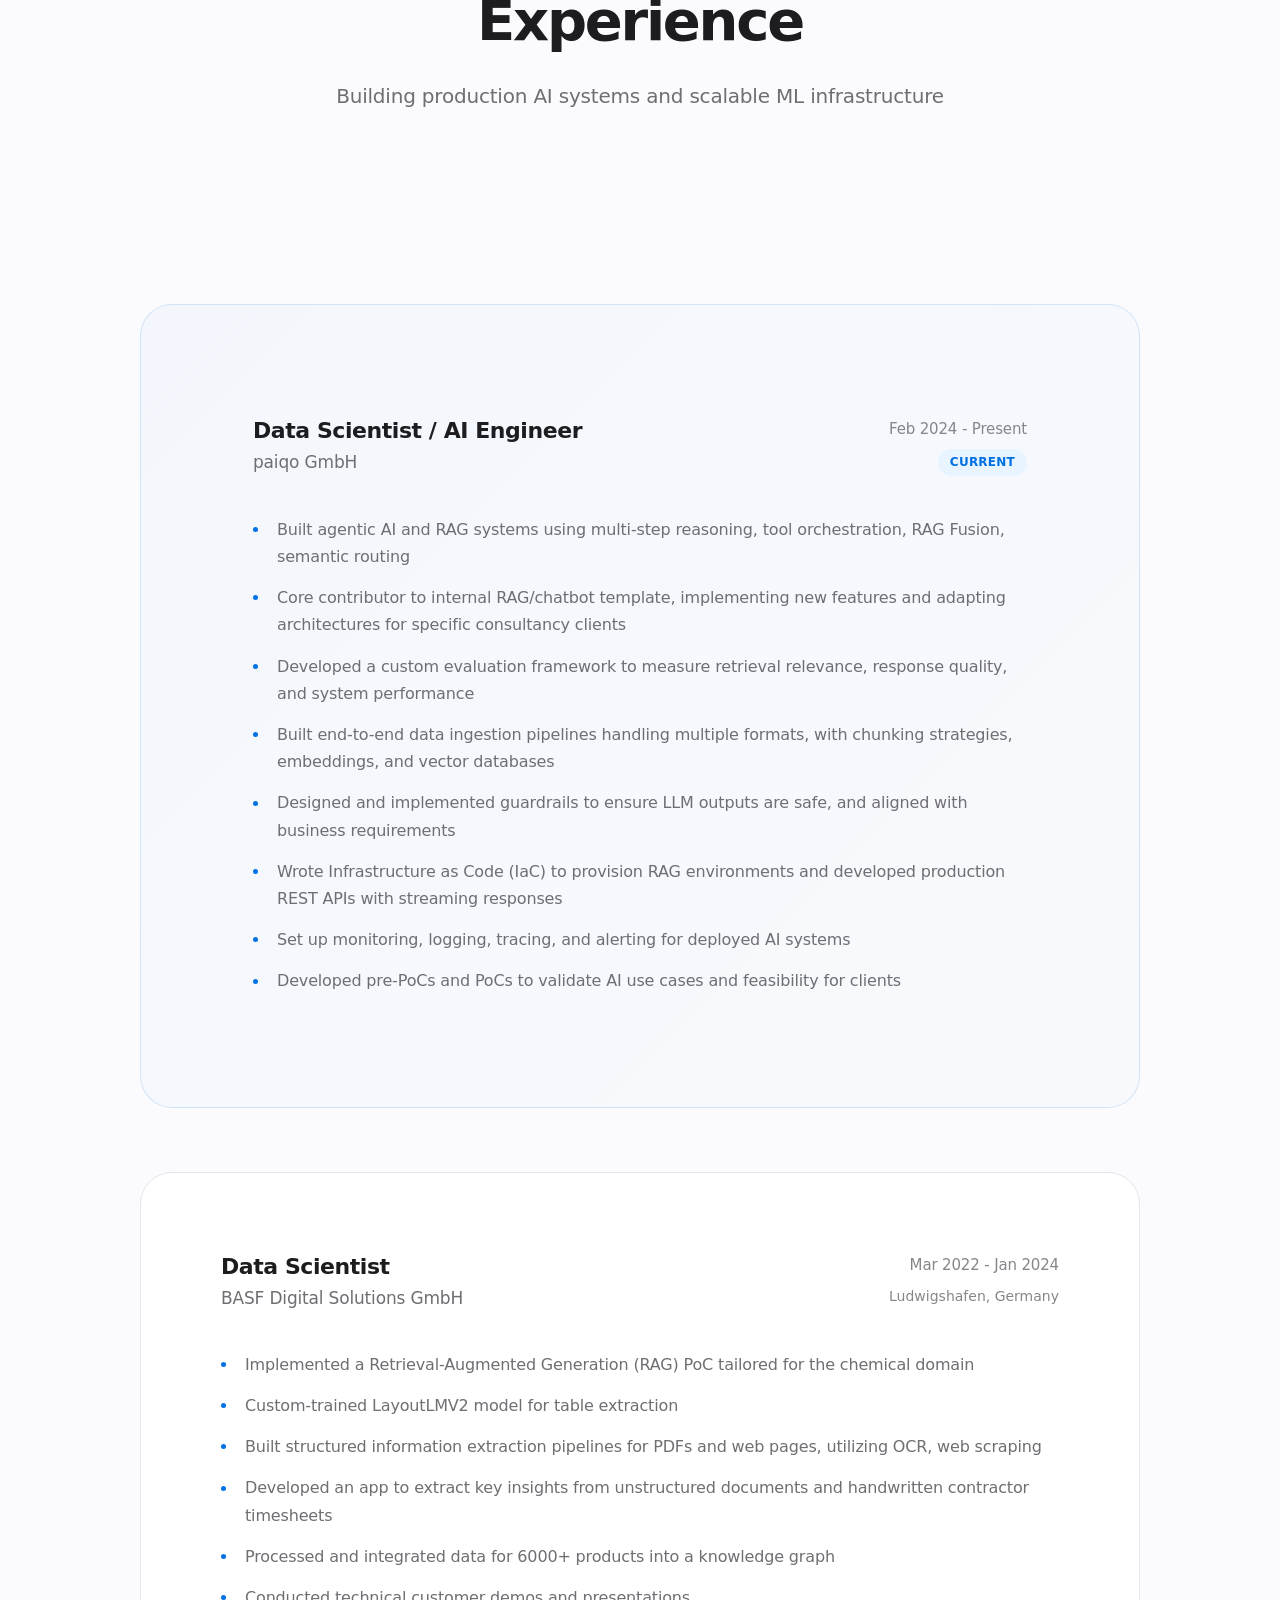
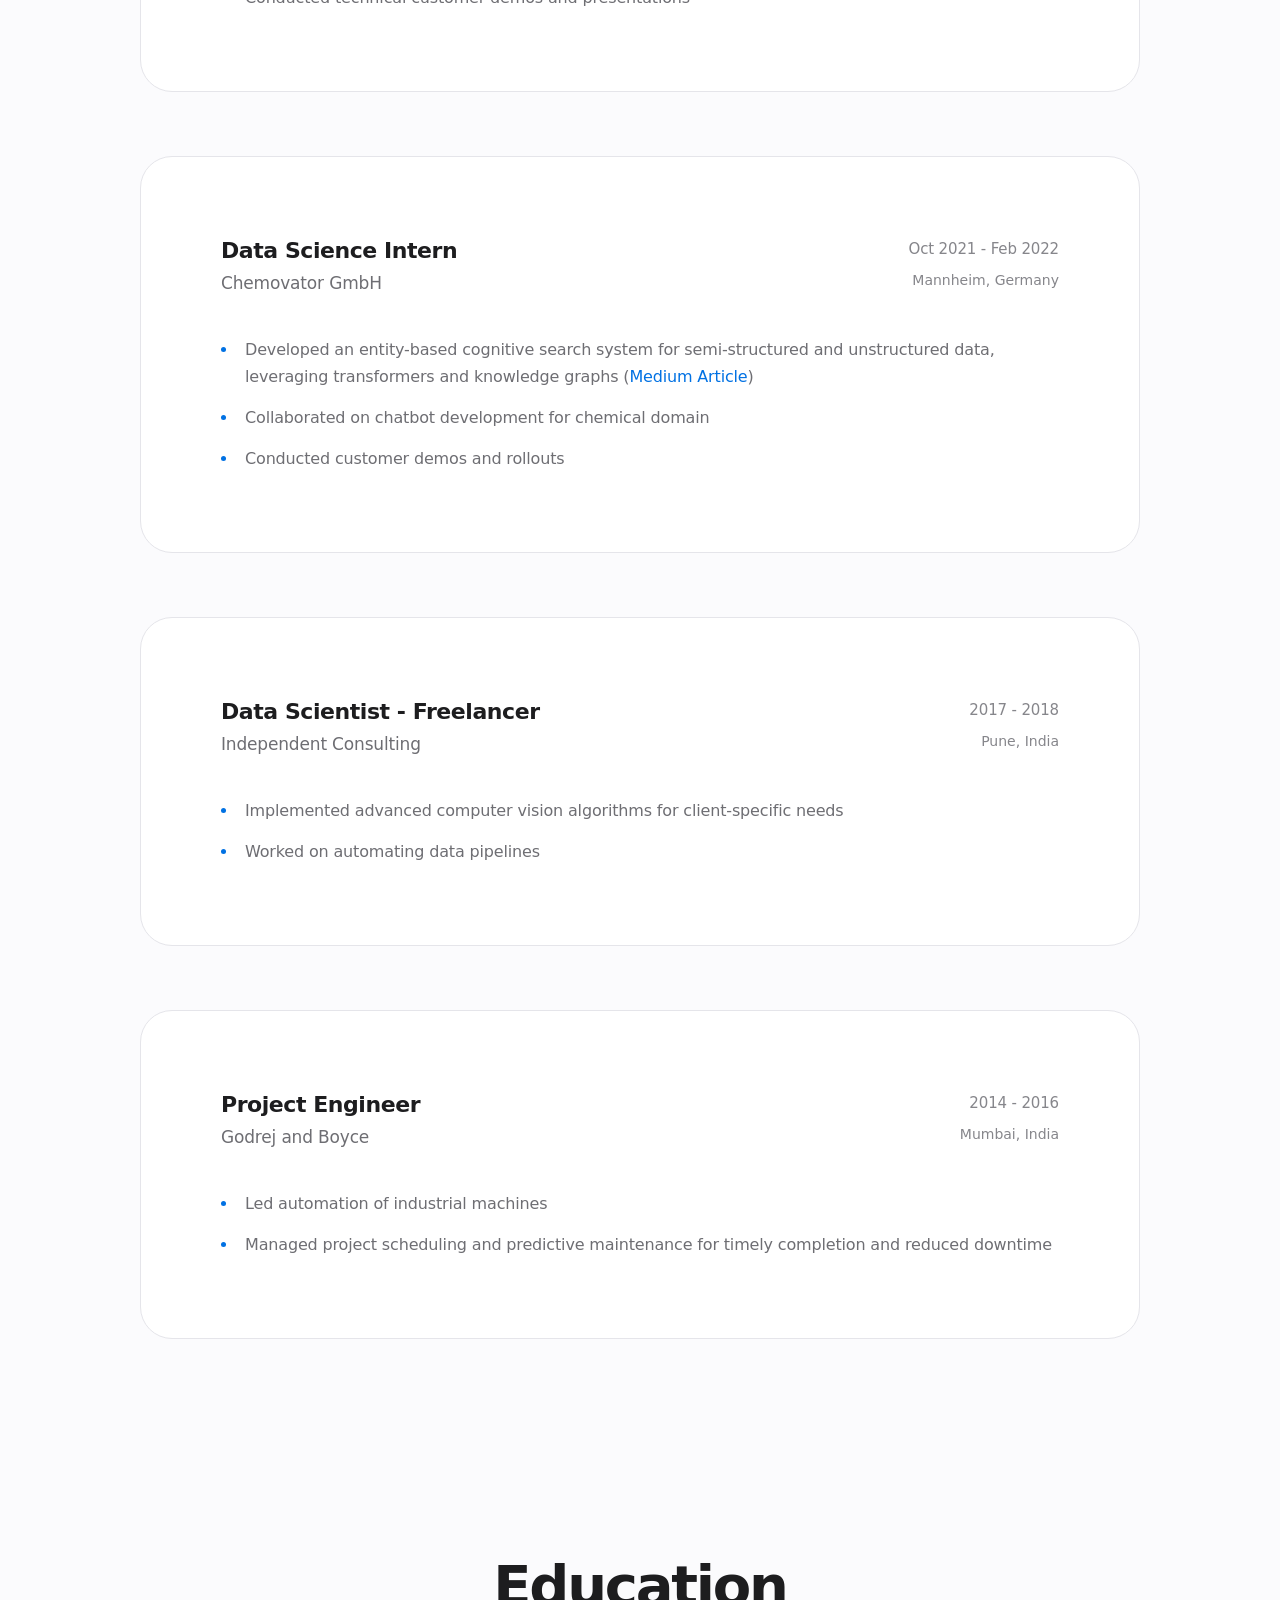
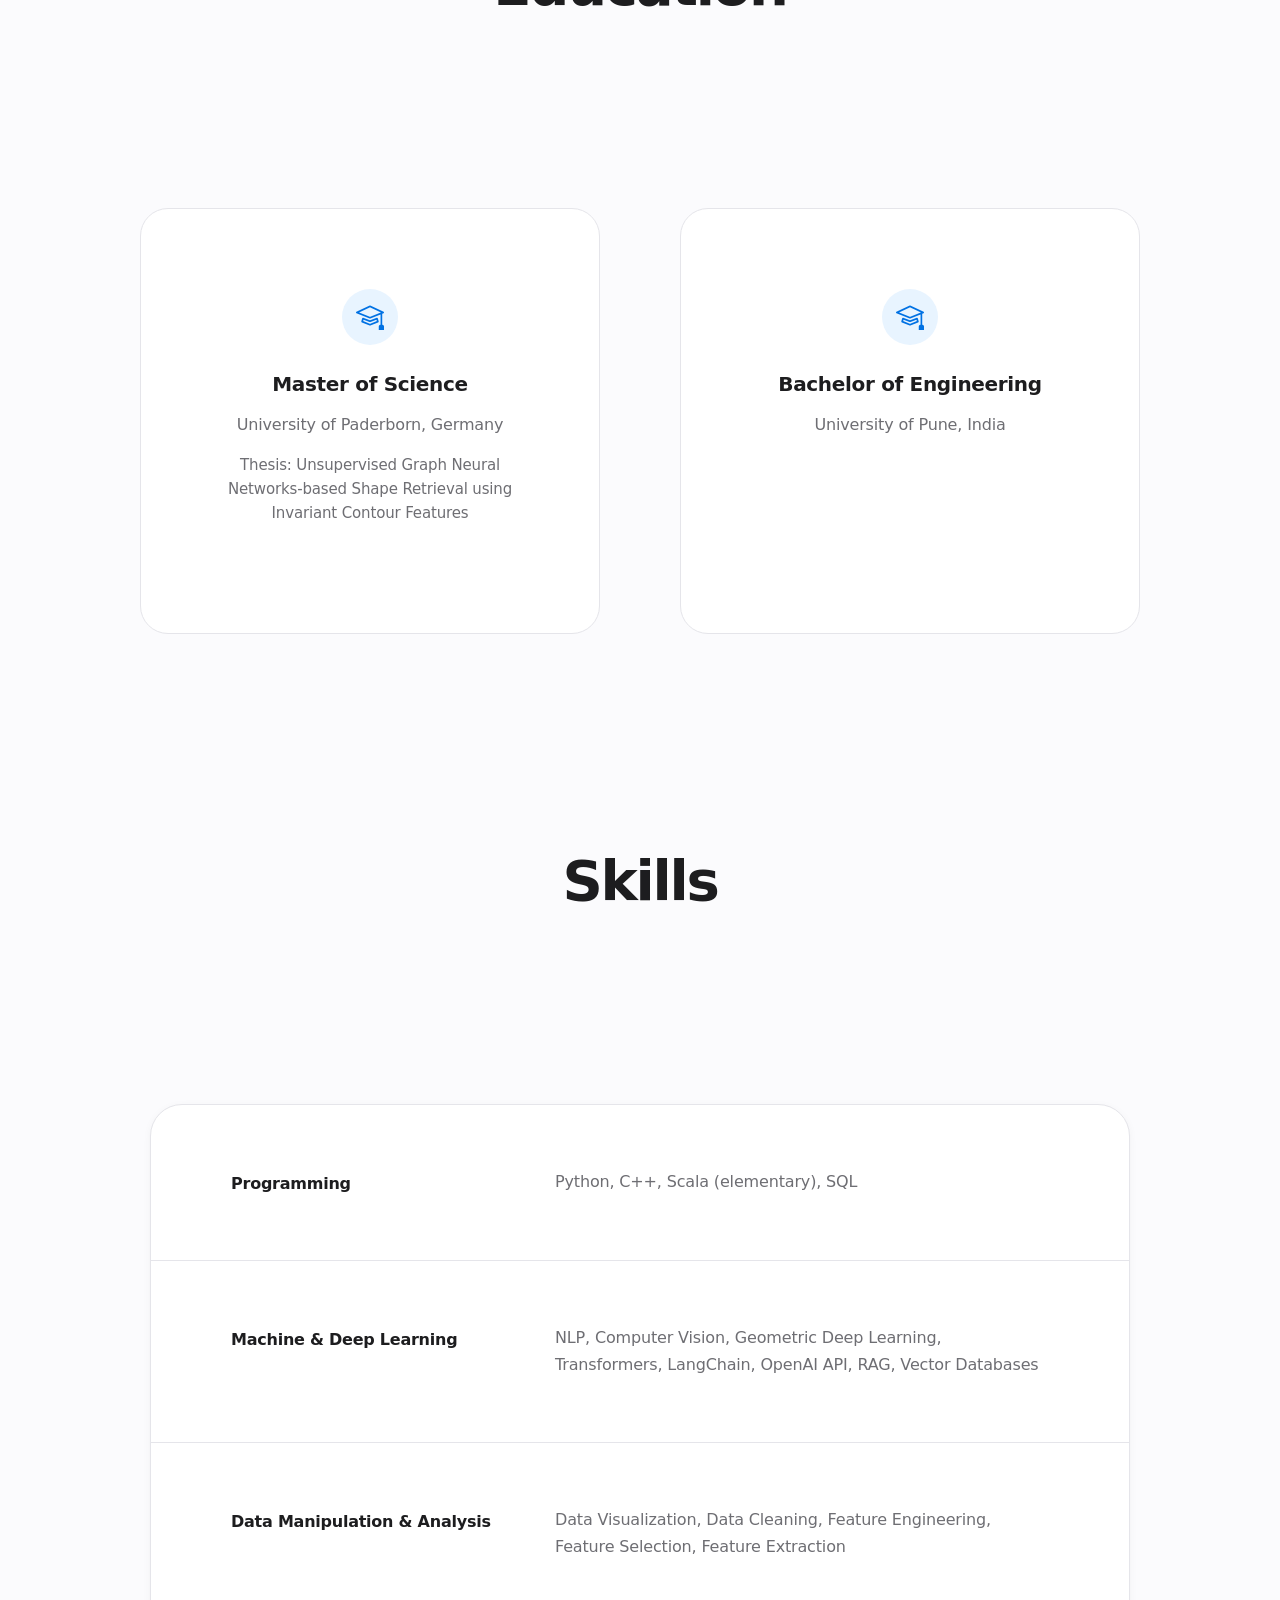
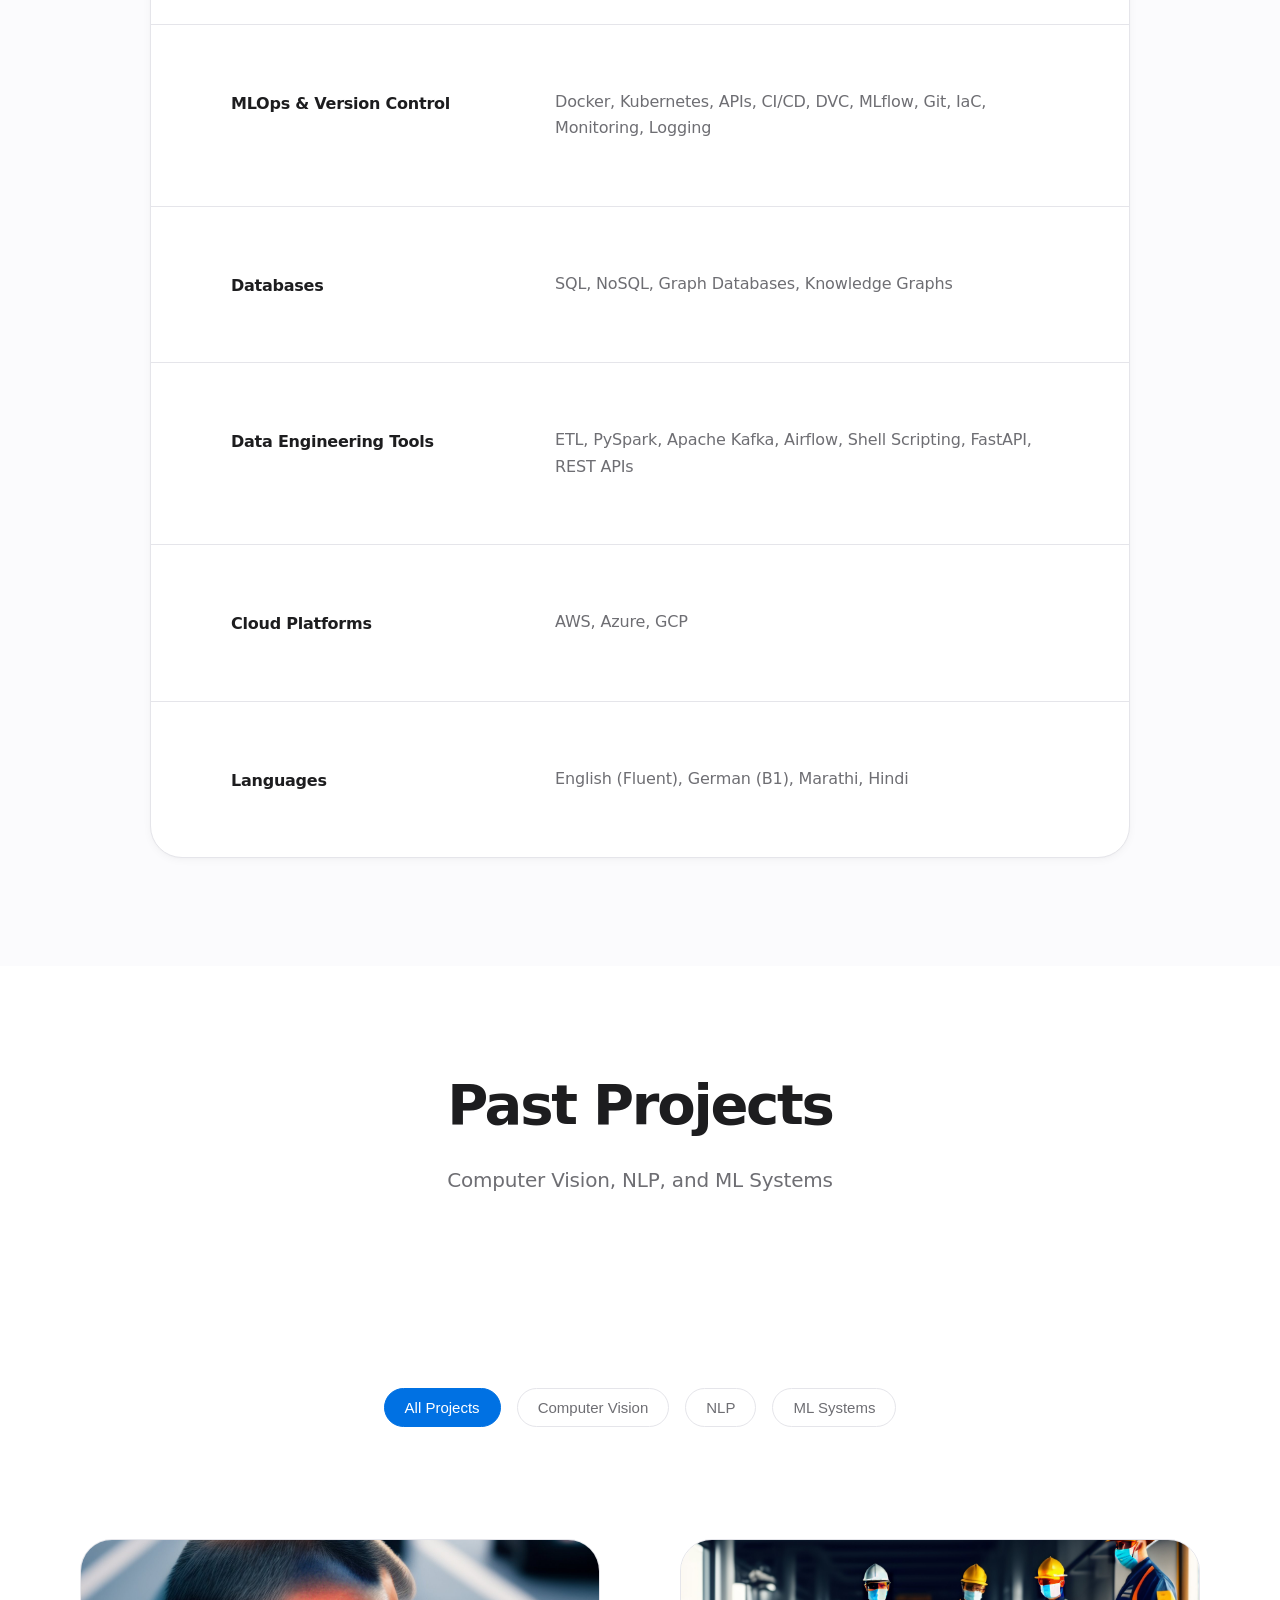
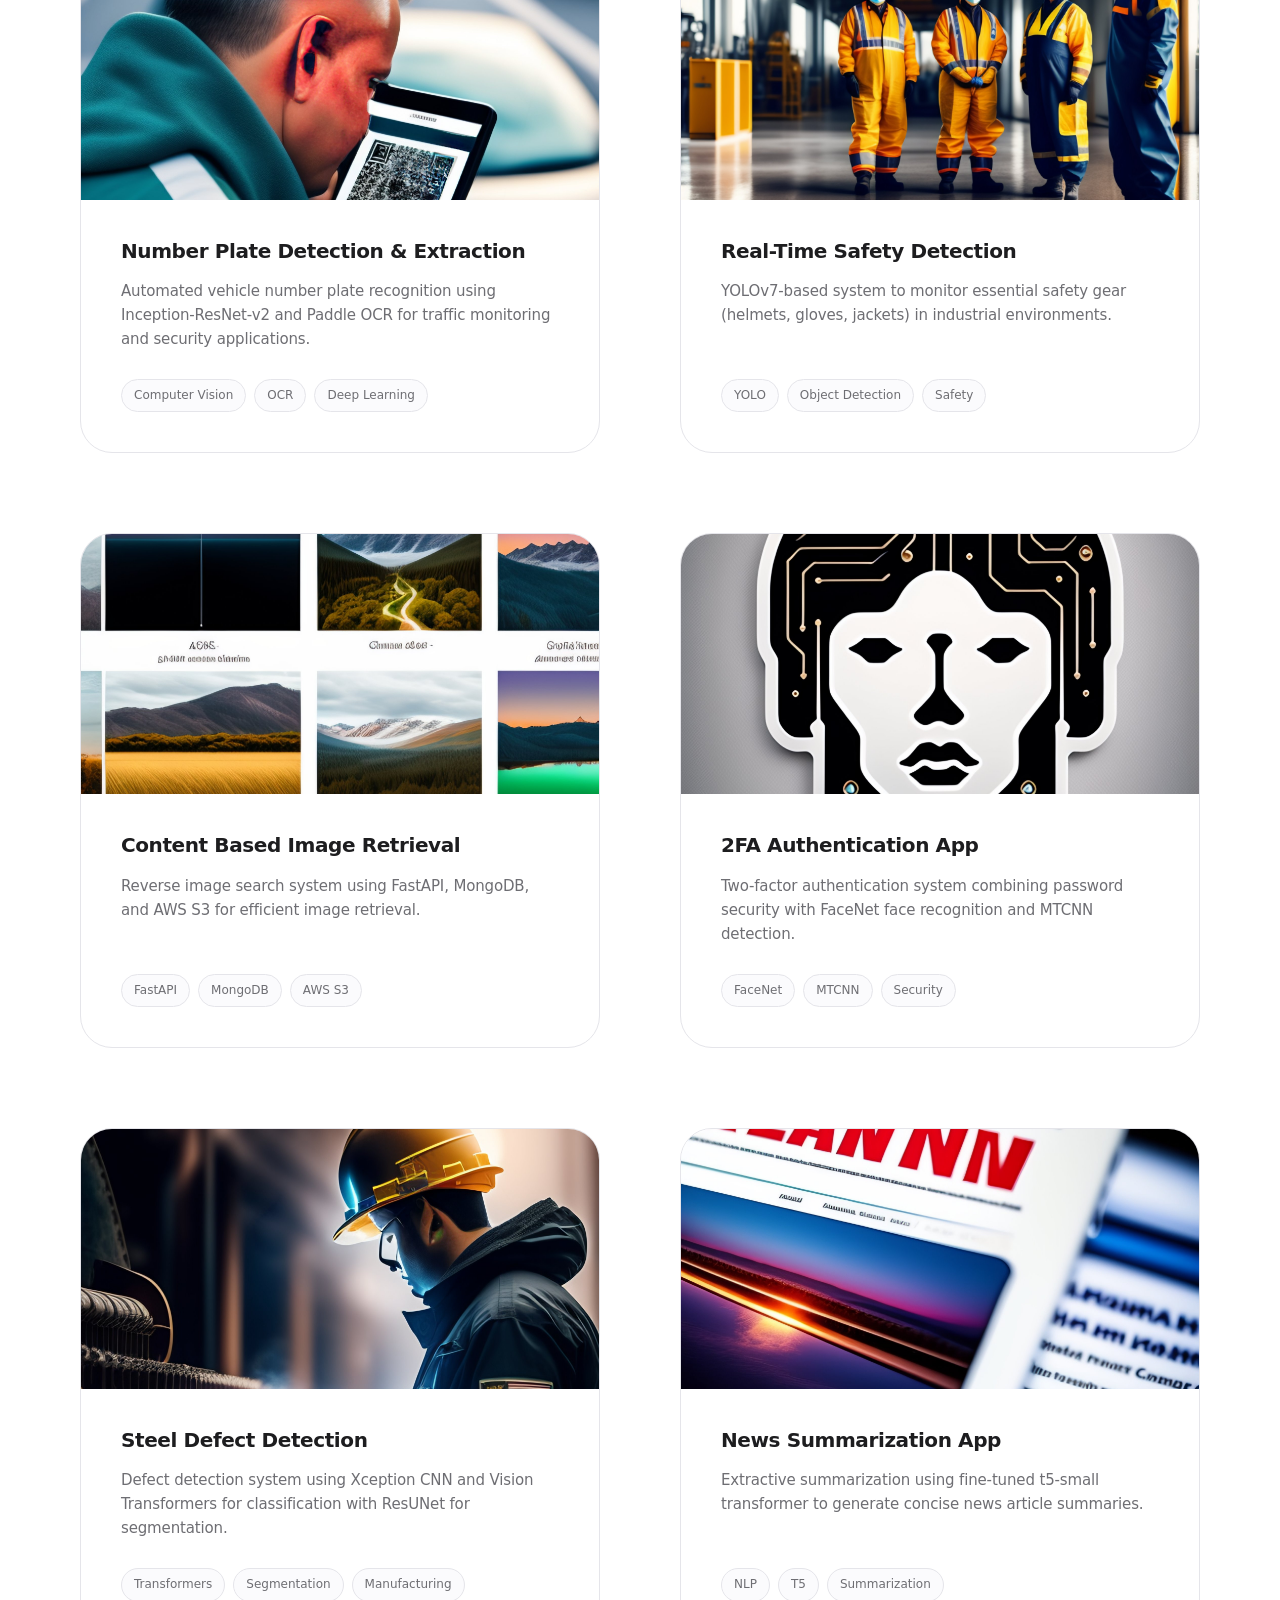
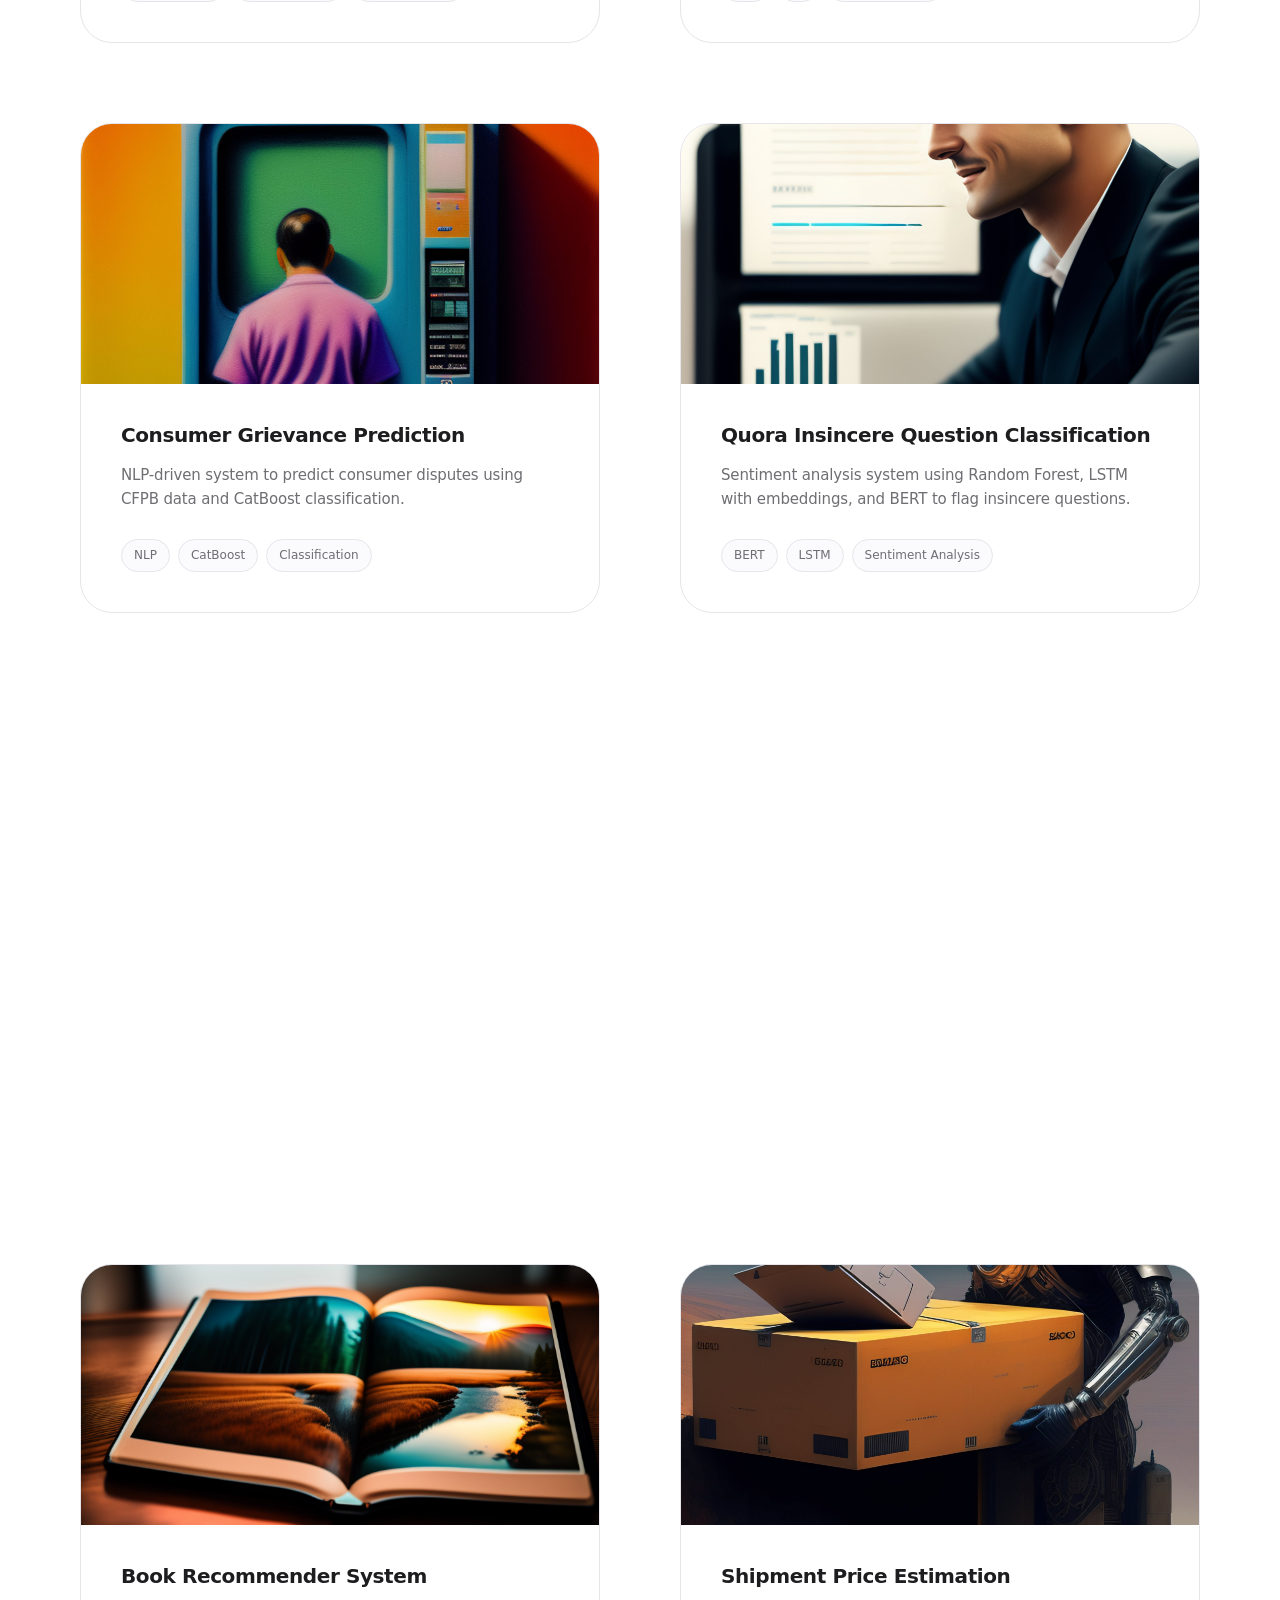
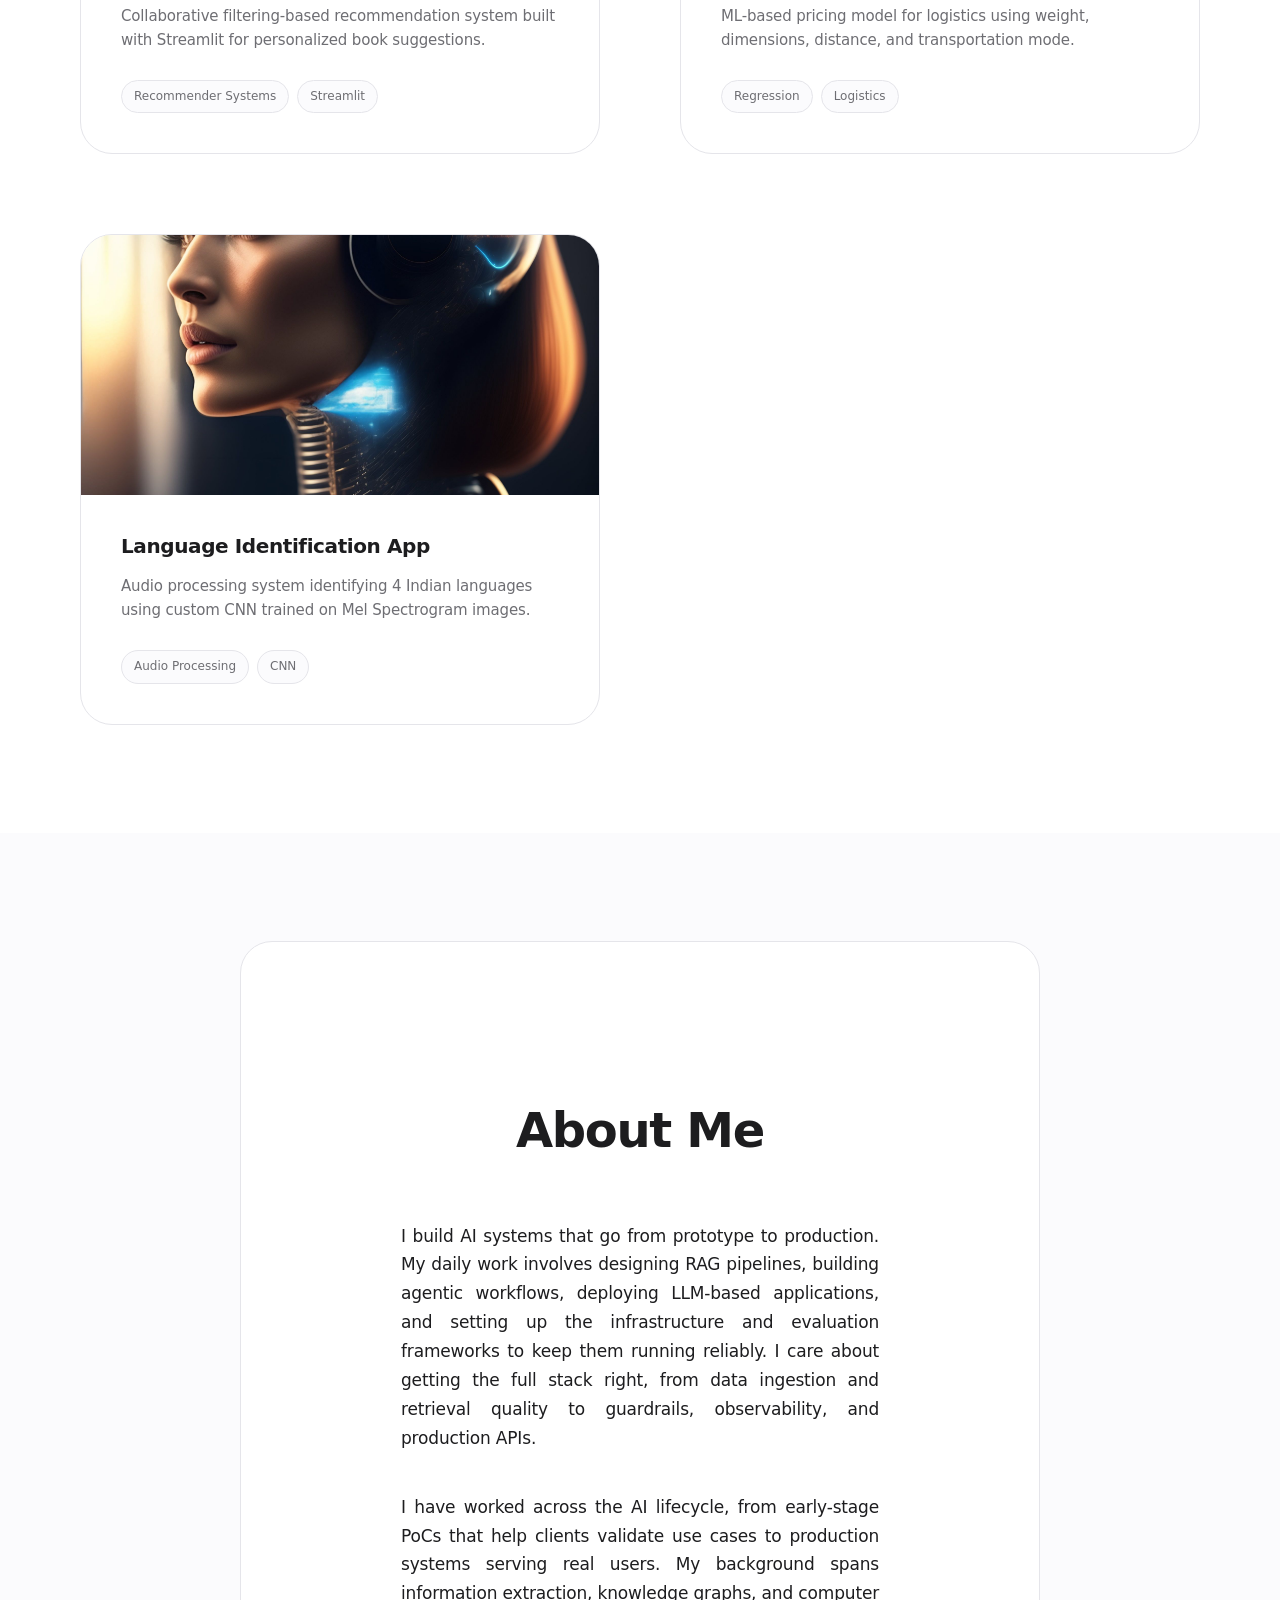
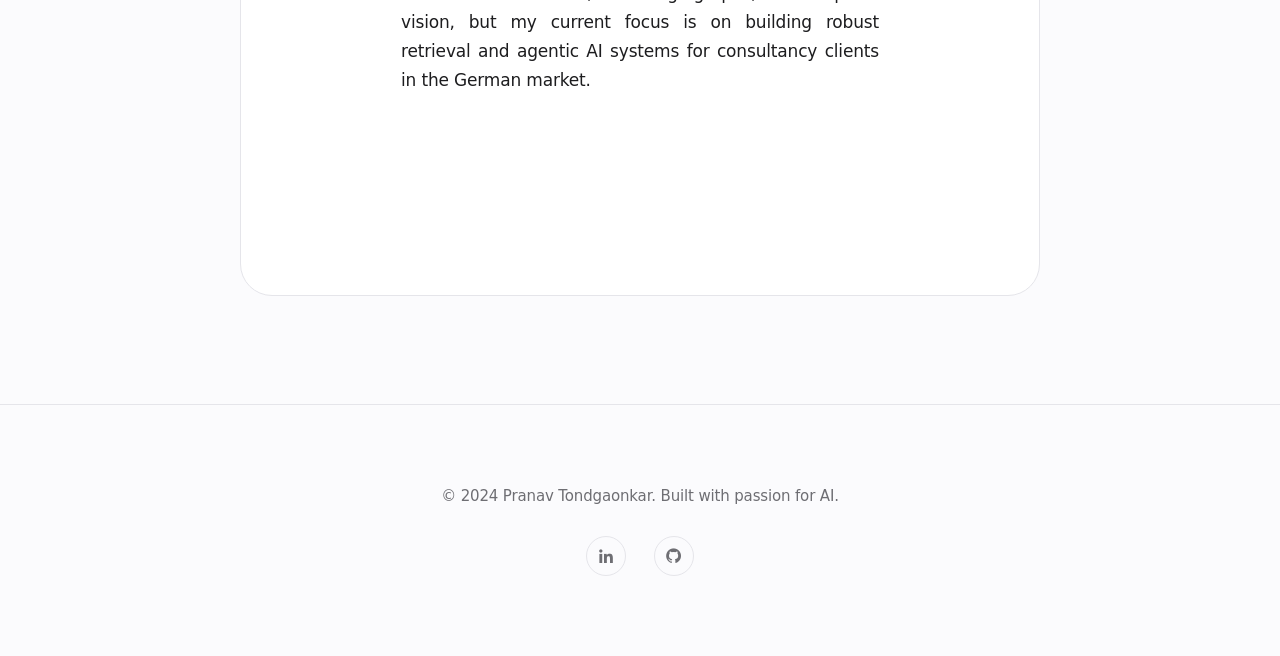
==== commit dc95e138: "Initial Commit" ====
--- a/index.html
+++ b/index.html
@@ -1,788 +1,624 @@
-<!DOCTYPE html>
-<html lang="en">
-
-<head>
-  <meta charset="utf-8">
-  <meta content="width=device-width, initial-scale=1.0" name="viewport">
-
-  <title>Portfolio-Pranav</title>
-  <meta content="" name="description">
-  <meta content="" name="keywords">
-
-  <!-- Favicons -->
-  <link href="assets/img/logo.jpg" rel="icon">
-  <link href="assets/img/apple-touch-icon.png" rel="apple-touch-icon">
-
-  <!-- Google Fonts -->
-  <link href="https://fonts.googleapis.com/css?family=Open+Sans:300,300i,400,400i,600,600i,700,700i|Raleway:300,300i,400,400i,500,500i,600,600i,700,700i|Poppins:300,300i,400,400i,500,500i,600,600i,700,700i" rel="stylesheet">
-
-  <!-- Vendor CSS Files -->
-  <link href="assets/vendor/aos/aos.css" rel="stylesheet">
-  <link href="assets/vendor/bootstrap/css/bootstrap.min.css" rel="stylesheet">
-  <link href="assets/vendor/bootstrap-icons/bootstrap-icons.css" rel="stylesheet">
-  <link href="assets/vendor/boxicons/css/boxicons.min.css" rel="stylesheet">
-  <link href="assets/vendor/glightbox/css/glightbox.min.css" rel="stylesheet">
-  <link href="assets/vendor/swiper/swiper-bundle.min.css" rel="stylesheet">
-
-  <!-- Template Main CSS File -->
-  <link href="assets/css/style.css" rel="stylesheet">
-</head>
-
-<body>
-
-  <!-- ======= Mobile nav toggle button ======= -->
-  <!-- <button type="button" class="mobile-nav-toggle d-xl-none"><i class="bi bi-list mobile-nav-toggle"></i></button> -->
-  <i class="bi bi-list mobile-nav-toggle d-lg-none"></i>
-  <!-- ======= Header ======= -->
-  <header id="header" class="d-flex flex-column justify-content-center">
-
-    <nav id="navbar" class="navbar nav-menu">
-      <ul>
-        <li><a href="#hero" class="nav-link scrollto active"><i class="bx bx-home"></i> <span>Home</span></a></li>
-        <li><a href="#about" class="nav-link scrollto"><i class="bx bx-user"></i> <span>About</span></a></li>
-        <li><a href="#resume" class="nav-link scrollto"><i class="bx bx-file-blank"></i> <span>Resume</span></a></li>
-        <li><a href="#projects" class="nav-link scrollto"><i class="bx bx-book-content"></i> <span>Projects</span></a></li>
-      </ul>
-    </nav><!-- .nav-menu -->
-
-  </header><!-- End Header -->
-
-  <!-- ======= Hero Section ======= -->
-  <section id="hero" class="d-flex flex-column justify-content-center" style="background-image: url(assets/img/hero-bg.jpg)">
-    <div class="container" data-aos="zoom-in" data-aos-delay="100">
-      <h1>Hi, Pranav here!</h1>
-      <p>I'm <span class="typed" data-typed-items="a Data Professional"></span></p>
-      <div class="social-links">
-        <a href="http://www.linkedin.com/in/pranav-tondgaonkar" class="linkedin"><i class="bx bxl-linkedin"></i></a>
-        <a href="https://www.github.com/pranavtondgaonkar" class="github"><i class="bx bxl-github"></i></a>
-      </div>
-    </div>
-  </section><!-- End Hero -->
-
-
-  <main id="main">
-
-  <!-- ======= About Section ======= -->
-  <!-- <section id="about" class="about">
-    <div class="container" data-aos="fade-up">
-
-      <div class="section-title">
-        <h2>About</h2>
-      </div>
-
-      <div class="row">
-        <div class="col-lg-4">
-          <img src="assets/img/profile-img.jpg" class="img-fluid" alt="">
-        </div>
-        <div class="col-lg-8 pt-4 pt-lg-0 content">
-          <p class="fst-italic">
-            I am a data enthusiast who experience in exploring data and developing data-driven end-to-end solutions. I have experience in Natural Language Processing, Computer Vision, Audio Processing, Knowledge Graphs, and creating Data Pipelines. My passion lies in leveraging these skills to solve complex problems and drive innovation in a variety of domains.
-          </p>
-          <br>
-        </div>
-      </div>
-
-    </div> -->
-
-    <!-- ======= About Section ======= -->
-<section id="about" class="about">
-  <div class="container" data-aos="fade-up">
-
-    <div class="section-title">
-      <h2>About</h2>
-    </div>
-
-    <div class="row justify-content-center"> <!-- Center the content -->
-      <div class="col-lg-8 content">
-        <p class="fst-italic">
-          I am a data professional with experience in exploring data and developing data-driven end-to-end solutions. I have experience in Natural Language Processing, Computer Vision, Audio Processing, Knowledge Graphs, and creating Data Pipelines. My passion lies in leveraging these skills to solve complex problems and drive innovation in a variety of domains.
-        </p>
-        <br>
-      </div>
-    </div>
-
-  </div>
-
-
-
-  </section><!-- End About Section -->
-
-
-
-
-    <!-- ======= Facts Section ======= -->
-    <!-- <section id="facts" class="facts">
-      <div class="container" data-aos="fade-up">
-
-        <div class="section-title">
-          <h2>Facts</h2>
-          <p>Magnam dolores commodi suscipit. Necessitatibus eius consequatur ex aliquid fuga eum quidem. Sit sint consectetur velit. Quisquam quos quisquam cupiditate. Et nemo qui impedit suscipit alias ea. Quia fugiat sit in iste officiis commodi quidem hic quas.</p>
-        </div>
-
-        <div class="row">
-
-          <div class="col-lg-3 col-md-6">
-            <div class="count-box">
-              <i class="bi bi-emoji-smile"></i>
-              <span data-purecounter-start="0" data-purecounter-end="232" data-purecounter-duration="1" class="purecounter"></span>
-              <p>Happy Clients</p>
-            </div>
-          </div>
-
-          <div class="col-lg-3 col-md-6 mt-5 mt-md-0">
-            <div class="count-box">
-              <i class="bi bi-journal-richtext"></i>
-              <span data-purecounter-start="0" data-purecounter-end="521" data-purecounter-duration="1" class="purecounter"></span>
-              <p>Projects</p>
-            </div>
-          </div>
-
-          <div class="col-lg-3 col-md-6 mt-5 mt-lg-0">
-            <div class="count-box">
-              <i class="bi bi-headset"></i>
-              <span data-purecounter-start="0" data-purecounter-end="1463" data-purecounter-duration="1" class="purecounter"></span>
-              <p>Hours Of Support</p>
-            </div>
-          </div>
-
-          <div class="col-lg-3 col-md-6 mt-5 mt-lg-0">
-            <div class="count-box">
-              <i class="bi bi-award"></i>
-              <span data-purecounter-start="0" data-purecounter-end="25" data-purecounter-duration="1" class="purecounter"></span>
-              <p>Awards</p>
-            </div>
-          </div>
-
-        </div>
-
-      </div>
-    </section> -->
-    <!-- End Facts Section -->
-
-    
-<!-- ======= Skills Section ======= -->
-<section id="skills" class="skills section-bg">
-  <div class="container" data-aos="fade-up">
-
-    <div class="section-title">
-      <h2>Skills</h2>
-    </div>
-
-    <div class="row justify-content-center"> <!-- Center the content -->
-      <div class="col-lg-8 skills-content"> <!-- Adjust the column width as needed -->
-        <div class="skill-set">
-          <strong>Programming:</strong> Python, C++, Scala (elementary), SQL
-        </div>
-
-        <div class="skill-set">
-          <strong>Machine & Deep Learning:</strong> NLP, Computer Vision, Geometric Deep Learning
-        </div>
-
-        <div class="skill-set">
-          <strong>Data Manipulation & Analysis:</strong> Data Visualization, Data Cleaning, Feature Engineering, Feature Selection, Feature Extraction
-        </div>
-
-        <div class="skill-set">
-          <strong>MLOps & Version Control:</strong> Docker, Kubernetes, APIs, CI/CD, DVC, MLflow, Git
-        </div>
-
-        <div class="skill-set">
-          <strong>Databases:</strong> SQL, NoSQL, Graph database
-        </div>
-
-        <div class="skill-set">
-          <strong>Data Engineering tools:</strong> ETL, PySpark, Apache Kafka, Airflow, Shell scripting
-        </div>
-
-        <div class="skill-set">
-          <strong>Cloud Platforms:</strong> AWS, Azure, GCP
-        </div>
-
-        <div class="skill-set">
-          <strong>Languages:</strong> English (Fluent), German (B1), Marathi, Hindi
-        </div>
-      </div>
-    </div>
-
-  </div>
-</section>
-<!-- End Skills Section -->
-
-
-
-
-    <!-- ======= Resume Section ======= -->
-    <section id="resume" class="resume">
-      <div class="container" data-aos="fade-up">
-
-        <div class="section-title">
-          <h2>Resume</h2>
-        </div>
-
-        <div class="row">
-          
-          <div class="col-lg-6">
-            <h3 class="resume-title">Professional Experience</h3>
-            
-            <div class="resume-item">
-              <h4>Data Scientist</h4>
-              <h5>Feb 2024 - Present</h5>
-              <p><em>paiqo GmbH, Paderborn, Germany</em></p>
-              <ul>
-              </ul>
-            </div>
-
-            <div class="resume-item">
-              <h4>Data Scientist</h4>
-              <h5>Mar 2022 - Jan 2024</h5>
-              <p><em>BASF Digital Solutions GmbH, Ludwigshafen, Germany</em></p>
-              <ul>
-                <li>Developed an app for summary extraction from unstructured documents with 85 % accuracy</li>
-                <li>Implemented a document-based search application using LLMs (OpenAI API) and LangChain to enhance search capabilities</li>
-                <li>Developed deep learning model for handwriting recognition for contractor timesheets, to automate and accelerate data input</li>
-                <li>Implemented machine learning models and RegEx to extract company names from PDFs</li>
-                <li>Refined and processed data for over 6000 products, preparing them for integration into knowledge graphs</li>
-                <li>Collaborated on the development of table extraction model using LayoutLMV2</li>
-                <li>Developed structured information extraction pipelines for multiple data sources i.e. PDF, web-pages etc. using OCR and web-scrapping</li>
-                <li>Secured second place in an internal AI-based hackathon</li>
-                <li>Led customer demos</li>
-              </ul>
-            </div>
-
-            <div class="resume-item">
-              <h4>Data Science Intern</h4>
-              <h5>Oct 2021 - Feb 2022</h5>
-              <p><em>Chemovator GmbH, Mannheim, Germany</em></p>
-              <ul>
-<!--                 <li><a href="https://medium.com/@pranavrel/convert-documents-into-knowledge-graph-fe38dfe2eb17">Developed cognitive search for semi-structured and unstructured data utilizing transformers and knowledge graphs</a></li> -->
-                <li>Developed cognitive search for semi-structured and unstructured data utilizing transformers and knowledge graphs (<a href="https://medium.com/@pranavrel/convert-documents-into-knowledge-graph-fe38dfe2eb17">Medium Article</a>)</li>
-
-                <li>Collaborated on development of chatbot for chemical and pharma domain</li>
-                <li>Implemented an entity-based cognitive search using knowledge graphs</li>
-                <li>Customer demos and rollouts</li>
-              </ul>
-            </div>
-
-            <div class="resume-item">
-              <h4>Freelancer</h4>
-              <h5>2017 - 2018</h5>
-              <p><em>Pune, India</em></p>
-              <ul>
-                <li>Developed and implemented advanced computer vision algorithms for client-specific needs</li>
-                <li>Developed and automated the ETL process</li>
-              </ul>
-            </div>
-
-            <div class="resume-item">
-              <h4>Project Engineer</h4>
-              <h5>2014 - 2016</h5>
-              <p><em>Godrej and Boyce, Mumbai, India</em></p>
-              <ul>
-                <li>Led the automation of industrial machines</li>
-                <li>Managed project scheduling and predictive maintenance tasks for timely project completion and reduced machine downtime</li>
-              </ul>
-            </div>
-
-            <!-- <h3 class="resume-title">Projects</h3>
-            <div class="resume-item">
-              <h4>Project Engineer</h4>
-              <h5>2014 - 2016</h5>
-              <p><em>Godrej and Boyce, Mumbai, India</em></p>
-              <ul>
-                <li>Worked on automation of industrial machines</li>
-                <li>Responsible for project scheduling and predictive maintenance tasks</li>
-              </ul>
-            </div> -->
-
-          </div>
-          <div class="col-lg-6">
-            <h3 class="resume-title">Education</h3>
-            <div class="resume-item">
-              <h4>Master of Science </h4>
-              <h5>Nov 2023</h5>
-              <p><em>Universtiy of Paderborn, Paderborn, Germany</em></p>
-              <p>Thesis: Unuspervised Graph Neural Networks-based Shape Retrieval using Invariant Contour Features</p>
-            </div>
-            <div class="resume-item">
-              <h4>Bachelor of Engineering</h4>
-              <h5>2014</h5>
-              <p><em>University of Pune, Pune, India</em></p>
-              <!-- <p>Quia nobis sequi est occaecati aut. Repudiandae et iusto quae reiciendis et quis Eius vel ratione eius unde vitae rerum voluptates asperiores voluptatem Earum molestiae consequatur neque etlon sader mart dila</p> -->
-            </div>
-          </div>
-        </div>
-
-      </div>
-    </section><!-- End Resume Section -->
-
-     <!-- ======= Portfolio Section ======= -->
-     <section id="projects" class="portfolio section-bg">
-      <div class="container" data-aos="fade-up">
-
-        <div class="section-title">
-          <h2>Projects</h2>
-          <!-- <p>Magnam dolores commodi suscipit. Necessitatibus eius consequatur ex aliquid fuga eum quidem. Sit sint consectetur velit. Quisquam quos quisquam cupiditate. Et nemo qui impedit suscipit alias ea. Quia fugiat sit in iste officiis commodi quidem hic quas.</p> -->
-        </div>
-
-        <div class="row">
-          <div class="col-lg-12 d-flex justify-content-center" data-aos="fade-up" data-aos-delay="100">
-            <ul id="portfolio-flters">
-              <li data-filter="*" class="filter-active">Links to github</li>
-            </ul>
-          </div>
-        </div>
-
-        <div class="row portfolio-container" data-aos="fade-up" data-aos-delay="200">
-
-          <div class="col-lg-4 col-md-6 portfolio-item filter-app">
-            <div class="portfolio-wrap">
-              <img src="assets/img/portfolio/aps-failure-prediction.jpg" class="img-fluid" alt="">
-              <div class="portfolio-info">
-                <h4>APS Failure Prediction</h4>
-                <p>A predictive system for heavy-duty vehicles to predict failure due to APS, boosting safety and repair cost.</p>
-                <div class="portfolio-links">
-                  <a href="https://github.com/pranavtondgaonkar/ML-SCANIA-APS-FAILURE-PREDICTION">go to GitHub</a>
-                </div>
-              </div>
-            </div>
-          </div>
-
-          <div class="col-lg-4 col-md-6 portfolio-item filter-web">
-            <div class="portfolio-wrap">
-              <img src="assets/img/portfolio/automatic-number-plate-detection.jpg" class="img-fluid" alt="">
-              <div class="portfolio-info">
-                <h4>Detection and Extraction of Number Plates</h4>
-                <p>An automated vehicle number plate recognition system using Inception-ResNet-v2 for plate detection and Paddle OCR for character extraction, designed for applications in traffic monitoring, parking management, toll plazas, and security surveillance.</p>
-                <div class="portfolio-links">                  
-                  <a href="https://github.com/pranavtondgaonkar/CV-NUMBER-PLATE-RECOGNITION">go to GitHub</a>
-                </div>
-              </div>
-            </div>
-          </div>
-
-          <div class="col-lg-4 col-md-6 portfolio-item filter-app">
-            <div class="portfolio-wrap">
-              <img src="assets/img/portfolio/boook-rec-sys.jpg" class="img-fluid" alt="">
-              <div class="portfolio-info">
-                <h4>Book Recommander System</h4>
-                <p>A collaborative filtering-based book recommendation system implemented in Streamlit, designed to suggest similar books tailored to individual user interests.</p>
-                <div class="portfolio-links">                  
-                  <a href="https://github.com/pranavtondgaonkar/REC-SYS-BOOK">go to GitHub</a>
-                </div>
-              </div>
-            </div>
-          </div>
-
-          <div class="col-lg-4 col-md-6 portfolio-item filter-card">
-            <div class="portfolio-wrap">
-              <img src="assets/img/portfolio/CBIR.jpg" class="img-fluid" alt="">
-              <div class="portfolio-info">
-                <h4>Content Based Image Retrieval</h4>
-                <p>An advanced reverse image search system that collects, trains, and predicts related images using FastAPI, MongoDB, AWS S3, and various Python libraries, streamlining the process of retrieving relevant image results from an input query.</p>
-                <div class="portfolio-links">
-                  <a href="https://github.com/pranavtondgaonkar/CV-IMAGE-SEARCH-PREDICTION">go to GitHub</a>
-                </div>
-              </div>
-            </div>
-          </div>
-
-          <div class="col-lg-4 col-md-6 portfolio-item filter-web">
-            <div class="portfolio-wrap">
-              <img src="assets/img/portfolio/consumer-complaint.jpg" class="img-fluid" alt="">
-              <div class="portfolio-info">
-                <h4>Prediction of Consumer Grievances</h4>
-                <p>An NLP-driven solution that determines if a consumer will file a dispute after a company's response, leveraging data from the Consumer Financial Protection Bureau (CFPB) and employing CatBoost for classification, enabling companies to prioritize responses and efficiently manage potential disputes.</p>
-                <div class="portfolio-links">
-                  <a href="https://github.com/pranavtondgaonkar/NLP-CONSUMER-COMPLAINT">go to GitHub</a>
-                </div>
-              </div>
-            </div>
-          </div>
-
-          <div class="col-lg-4 col-md-6 portfolio-item filter-app">
-            <div class="portfolio-wrap">
-              <img src="assets/img/portfolio/face-authentication-app.jpg" class="img-fluid" alt="">
-              <div class="portfolio-info">
-                <h4>Authentication App</h4>
-                <p>A two-factor authentication system that integrates password-based security with FaceNet-driven face recognition and MTCNN-based face detection, offering enhanced digital security and mitigating vulnerabilities associated with traditional password systems.</p>
-                <div class="portfolio-links">
-                  <a href="https://github.com/pranavtondgaonkar/CV-AUTHENTICATION-APP">go to GitHub</a>
-                </div>
-              </div>
-            </div>
-          </div>
-
-          <div class="col-lg-4 col-md-6 portfolio-item filter-card">
-            <div class="portfolio-wrap">
-              <img src="assets/img/portfolio/ISD.jpg" class="img-fluid" alt="">
-              <div class="portfolio-info">
-                <h4>Real-Time Safety Detection</h4>
-                <p>A computer vision-based Industry Safety Detection (ISD) system utilizing YOLOv7 to monitor and ensure employees wear essential safety gear, including helmets, gloves, jackets, goggles, and footwear, before entering the workplace.</p>
-                <div class="portfolio-links">
-                  <a href="https://github.com/pranavtondgaonkar/CV-YOLO-ISD">go to GitHub</a>
-                </div>
-              </div>
-            </div>
-          </div>
-
-          <div class="col-lg-4 col-md-6 portfolio-item filter-card">
-            <div class="portfolio-wrap">
-              <img src="assets/img/portfolio/language-identification.jpg" class="img-fluid" alt="">
-              <div class="portfolio-info">
-                <h4>Language Identification App</h4>
-                <p>An application designed to identify spoken content in four Indian languages (Hindi, Kannada, Tamil, and Telugu) from YouTube audio extracts, utilizing a custom CNN model trained on Mel Spectrogram images.</p>
-                <div class="portfolio-links">
-                  <a href="https://github.com/pranavtondgaonkar/AP-LANGUAGE-IDENTIFICATION">go to GitHub</a>
-                </div>
-              </div>
-            </div>
-          </div>
-
-          <div class="col-lg-4 col-md-6 portfolio-item filter-web">
-            <div class="portfolio-wrap">
-              <img src="assets/img/portfolio/news-summerization.jpg" class="img-fluid" alt="">
-              <div class="portfolio-info">
-                <h4>News Summerization App</h4>
-                <p>An NLP solution that employs the t5-small transformer model from Hugging Face, fine-tuned on a dataset of news articles, to generate extractive summaries capturing the main points of news articles, offering a quick overview for readers with time constraints.</p>
-                <div class="portfolio-links">
-                  <a href="https://github.com/pranavtondgaonkar/NLP-NEWS-SUMMERIZATION">go to GitHub</a>
-                </div>
-              </div>
-            </div>
-          </div>
-          <div class="col-lg-4 col-md-6 portfolio-item filter-web">
-            <div class="portfolio-wrap">
-              <img src="assets/img/portfolio/steel.jpg" class="img-fluid" alt="">
-              <div class="portfolio-info">
-                <h4>Defect Detection in Steel Manufacturing</h4>
-                <p>A defect detection system for steel sheets using Xception CNN and Vision Transformers for classification, paired with ResUNet models for precise localization of four distinct surface defects, outputting images with segmentation masks.</p>
-                <div class="portfolio-links">
-                  <a href="https://github.com/pranavtondgaonkar/defect-detection-for-Steel-Defects">go to GitHub</a>
-                </div>
-              </div>
-            </div>
-          </div>
-
-          <div class="col-lg-4 col-md-6 portfolio-item filter-web">
-            <div class="portfolio-wrap">
-              <img src="assets/img/portfolio/quora.jpg" class="img-fluid" alt="">
-              <div class="portfolio-info">
-                <h4>Quora Insincere Question Classification</h4>
-                <p>A sentiment analysis system designed to identify and flag insincere questions on Quora using various models, including Random Forest, LSTM with Google embeddings, and BERT, with comprehensive exploratory data analysis and model evaluations presented in dedicated notebooks.</p>
-                <div class="portfolio-links">
-                  <a href="https://github.com/pranavtondgaonkar/sentiment-analysis-quora-insincere-question-classification">go to GitHub</a>
-                </div>
-              </div>
-            </div>
-          </div>
-
-          <div class="col-lg-4 col-md-6 portfolio-item filter-web">
-            <div class="portfolio-wrap">
-              <img src="assets/img/portfolio/stackoverflow.jpg" class="img-fluid" alt="">
-              <div class="portfolio-info">
-                <h4>Stack Overflow Question Classification</h4>
-                <p>A classification system that differentiates between Python and non-Python questions on StackOverflow, utilizing Data Version Control (DVC) for the process.</p>
-                <div class="portfolio-links">
-                  <a href="https://github.com/pranavtondgaonkar/NLP-STACKOVERFLOW-CLASSIFICATION">go to GitHub</a>
-                </div>
-              </div>
-            </div>
-          </div>
-
-          <div class="col-lg-4 col-md-6 portfolio-item filter-web">
-            <div class="portfolio-wrap">
-              <img src="assets/img/portfolio/shipment.jpg" class="img-fluid" alt="">
-              <div class="portfolio-info">
-                <h4>Estimation of Shipment Price</h4>
-                <p>An application that leverages machine learning to predict shipment costs based on factors like package weight, dimensions, distance, transportation mode, and special handling requirements, enabling logistics companies to set dynamic pricing and optimize their services.</p>
-                <div class="portfolio-links">
-                  <a href="https://github.com/pranavtondgaonkar/ML-PRICE-PREDICTION">go to GitHub</a>
-                </div>
-              </div>
-            </div>
-          </div>
-
-          <div class="col-lg-4 col-md-6 portfolio-item filter-web">
-            <div class="portfolio-wrap">
-              <img src="assets/img/portfolio/face-swap.jpg" class="img-fluid" alt="">
-              <div class="portfolio-info">
-                <h4>Face Swap</h4>
-                <p>A computer vision application that swaps the faces of individuals in images, leveraging deep learning models for accurate face detection and replacement, enhancing entertainment and creative content generation.</p>
-                <div class="portfolio-links">
-                  <a href="https://github.com/pranavtondgaonkar/CV-SWAP-APP">go to GitHub</a>
-                </div>
-              </div>
-            </div>
-          </div>
-
-      </div>
-    </section><!-- End Portfolio Section -->
-
-    <!-- ======= Services Section ======= -->
-    <!-- <section id="services" class="services">
-      <div class="container" data-aos="fade-up">
-
-        <div class="section-title">
-          <h2>Services</h2>
-          <p>Magnam dolores commodi suscipit. Necessitatibus eius consequatur ex aliquid fuga eum quidem. Sit sint consectetur velit. Quisquam quos quisquam cupiditate. Et nemo qui impedit suscipit alias ea. Quia fugiat sit in iste officiis commodi quidem hic quas.</p>
-        </div>
-
-        <div class="row">
-
-          <div class="col-lg-4 col-md-6 d-flex align-items-stretch" data-aos="zoom-in" data-aos-delay="100">
-            <div class="icon-box iconbox-blue">
-              <div class="icon">
-                <svg width="100" height="100" viewBox="0 0 600 600" xmlns="http://www.w3.org/2000/svg">
-                  <path stroke="none" stroke-width="0" fill="#f5f5f5" d="M300,521.0016835830174C376.1290562159157,517.8887921683347,466.0731472004068,529.7835943286574,510.70327084640275,468.03025145048787C554.3714126377745,407.6079735673963,508.03601936045806,328.9844924480964,491.2728898941984,256.3432110539036C474.5976632858925,184.082847569629,479.9380746630129,96.60480741107993,416.23090153303,58.64404602377083C348.86323505073057,18.502131276798302,261.93793281208167,40.57373210992963,193.5410806939664,78.93577620505333C130.42746243093433,114.334589627462,98.30271207620316,179.96522072025542,76.75703585869454,249.04625023123273C51.97151888228291,328.5150500222984,13.704378332031375,421.85034740162234,66.52175969318436,486.19268352777647C119.04800174914682,550.1803526380478,217.28368757567262,524.383925680826,300,521.0016835830174"></path>
-                </svg>
-                <i class="bx bxl-dribbble"></i>
-              </div>
-              <h4><a href="">Lorem Ipsum</a></h4>
-              <p>Voluptatum deleniti atque corrupti quos dolores et quas molestias excepturi</p>
-            </div>
-          </div>
-
-          <div class="col-lg-4 col-md-6 d-flex align-items-stretch mt-4 mt-md-0" data-aos="zoom-in" data-aos-delay="200">
-            <div class="icon-box iconbox-orange ">
-              <div class="icon">
-                <svg width="100" height="100" viewBox="0 0 600 600" xmlns="http://www.w3.org/2000/svg">
-                  <path stroke="none" stroke-width="0" fill="#f5f5f5" d="M300,582.0697525312426C382.5290701553225,586.8405444964366,449.9789794690241,525.3245884688669,502.5850820975895,461.55621195738473C556.606425686781,396.0723002908107,615.8543463187945,314.28637112970534,586.6730223649479,234.56875336149918C558.9533121215079,158.8439757836574,454.9685369536778,164.00468322053177,381.49747125262974,130.76875717737553C312.15926192815925,99.40240125094834,248.97055460311594,18.661163978235184,179.8680185752513,50.54337015887873C110.5421016452524,82.52863877960104,119.82277516462835,180.83849132639028,109.12597500060166,256.43424936330496C100.08760227029461,320.3096726198365,92.17705696193138,384.0621239912766,124.79988738764834,439.7174275375508C164.83382741302287,508.01625554203684,220.96474134820875,577.5009287672846,300,582.0697525312426"></path>
-                </svg>
-                <i class="bx bx-file"></i>
-              </div>
-              <h4><a href="">Sed Perspiciatis</a></h4>
-              <p>Duis aute irure dolor in reprehenderit in voluptate velit esse cillum dolore</p>
-            </div>
-          </div>
-
-          <div class="col-lg-4 col-md-6 d-flex align-items-stretch mt-4 mt-lg-0" data-aos="zoom-in" data-aos-delay="300">
-            <div class="icon-box iconbox-pink">
-              <div class="icon">
-                <svg width="100" height="100" viewBox="0 0 600 600" xmlns="http://www.w3.org/2000/svg">
-                  <path stroke="none" stroke-width="0" fill="#f5f5f5" d="M300,541.5067337569781C382.14930387511276,545.0595476570109,479.8736841581634,548.3450877840088,526.4010558755058,480.5488172755941C571.5218469581645,414.80211281144784,517.5187510058486,332.0715597781072,496.52539010469104,255.14436215662573C477.37192572678356,184.95920475031193,473.57363656557914,105.61284051026155,413.0603344069578,65.22779650032875C343.27470386102294,18.654635553484475,251.2091493199835,5.337323636656869,175.0934190732945,40.62881213300186C97.87086631185822,76.43348514350839,51.98124368387456,156.15599469081315,36.44837278890362,239.84606092416172C21.716077023791087,319.22268207091537,43.775223500013084,401.1760424656574,96.891909868211,461.97329694683043C147.22146801428983,519.5804099606455,223.5754009179313,538.201503339737,300,541.5067337569781"></path>
-                </svg>
-                <i class="bx bx-tachometer"></i>
-              </div>
-              <h4><a href="">Magni Dolores</a></h4>
-              <p>Excepteur sint occaecat cupidatat non proident, sunt in culpa qui officia</p>
-            </div>
-          </div>
-
-          <div class="col-lg-4 col-md-6 d-flex align-items-stretch mt-4" data-aos="zoom-in" data-aos-delay="100">
-            <div class="icon-box iconbox-yellow">
-              <div class="icon">
-                <svg width="100" height="100" viewBox="0 0 600 600" xmlns="http://www.w3.org/2000/svg">
-                  <path stroke="none" stroke-width="0" fill="#f5f5f5" d="M300,503.46388370962813C374.79870501325706,506.71871716319447,464.8034551963731,527.1746412648533,510.4981551193396,467.86667711651364C555.9287308511215,408.9015244558933,512.6030010748507,327.5744911775523,490.211057578863,256.5855673507754C471.097692560561,195.9906835881958,447.69079081568157,138.11976852964426,395.19560036434837,102.3242989838813C329.3053358748298,57.3949838291264,248.02791733380457,8.279543830951368,175.87071277845988,42.242879143198664C103.41431057327972,76.34704239035025,93.79494320519305,170.9812938413882,81.28167332365135,250.07896920659033C70.17666984294237,320.27484674793965,64.84698225790005,396.69656628748305,111.28512138212992,450.4950937839243C156.20124167950087,502.5303643271138,231.32542653798444,500.4755392045468,300,503.46388370962813"></path>
-                </svg>
-                <i class="bx bx-layer"></i>
-              </div>
-              <h4><a href="">Nemo Enim</a></h4>
-              <p>At vero eos et accusamus et iusto odio dignissimos ducimus qui blanditiis</p>
-            </div>
-          </div>
-
-          <div class="col-lg-4 col-md-6 d-flex align-items-stretch mt-4" data-aos="zoom-in" data-aos-delay="200">
-            <div class="icon-box iconbox-red">
-              <div class="icon">
-                <svg width="100" height="100" viewBox="0 0 600 600" xmlns="http://www.w3.org/2000/svg">
-                  <path stroke="none" stroke-width="0" fill="#f5f5f5" d="M300,532.3542879108572C369.38199826031484,532.3153073249985,429.10787420159085,491.63046689027357,474.5244479745417,439.17860296908856C522.8885846962883,383.3225815378663,569.1668002868075,314.3205725914397,550.7432151929288,242.7694973846089C532.6665558377875,172.5657663291529,456.2379748765914,142.6223662098291,390.3689995646985,112.34683881706744C326.66090330228417,83.06452184765237,258.84405631176094,53.51806209861945,193.32584062364296,78.48882559362697C121.61183558270385,105.82097193414197,62.805066853699245,167.19869350419734,48.57481801355237,242.6138429142374C34.843463184063346,315.3850353017275,76.69343916112496,383.4422959591041,125.22947124332185,439.3748458443577C170.7312796277747,491.8107796887764,230.57421082200815,532.3932930995766,300,532.3542879108572"></path>
-                </svg>
-                <i class="bx bx-slideshow"></i>
-              </div>
-              <h4><a href="">Dele Cardo</a></h4>
-              <p>Quis consequatur saepe eligendi voluptatem consequatur dolor consequuntur</p>
-            </div>
-          </div>
-
-          <div class="col-lg-4 col-md-6 d-flex align-items-stretch mt-4" data-aos="zoom-in" data-aos-delay="300">
-            <div class="icon-box iconbox-teal">
-              <div class="icon">
-                <svg width="100" height="100" viewBox="0 0 600 600" xmlns="http://www.w3.org/2000/svg">
-                  <path stroke="none" stroke-width="0" fill="#f5f5f5" d="M300,566.797414625762C385.7384707136149,576.1784315230908,478.7894351017131,552.8928747891023,531.9192734346935,484.94944893311C584.6109503024035,417.5663521118492,582.489472248146,322.67544863468447,553.9536738515405,242.03673114598146C529.1557734026468,171.96086150256528,465.24506316201064,127.66468636344209,395.9583748389544,100.7403814666027C334.2173773831606,76.7482773500951,269.4350130405921,84.62216499799875,207.1952322260088,107.2889140133804C132.92018162631612,134.33871894543012,41.79353780512637,160.00259165414826,22.644507872594943,236.69541883565114C3.319112789854554,314.0945973066697,72.72355303640163,379.243833228382,124.04198916343866,440.3218312028393C172.9286146004772,498.5055451809895,224.45579914871206,558.5317968840102,300,566.797414625762"></path>
-                </svg>
-                <i class="bx bx-arch"></i>
-              </div>
-              <h4><a href="">Divera Don</a></h4>
-              <p>Modi nostrum vel laborum. Porro fugit error sit minus sapiente sit aspernatur</p>
-            </div>
-          </div>
-
-        </div>
-
-      </div>
-    </section> -->
-    <!-- End Services Section -->
-
-    <!-- ======= Testimonials Section ======= -->
-    <!-- <section id="testimonials" class="testimonials section-bg">
-      <div class="container" data-aos="fade-up">
-
-        <div class="section-title">
-          <h2>Testimonials</h2>
-        </div>
-
-        <div class="testimonials-slider swiper" data-aos="fade-up" data-aos-delay="100">
-          <div class="swiper-wrapper">
-
-            <div class="swiper-slide">
-              <div class="testimonial-item">
-                <img src="assets/img/testimonials/testimonials-1.jpg" class="testimonial-img" alt="">
-                <h3>Saul Goodman</h3>
-                <h4>Ceo &amp; Founder</h4>
-                <p>
-                  <i class="bx bxs-quote-alt-left quote-icon-left"></i>
-                  Proin iaculis purus consequat sem cure digni ssim donec porttitora entum suscipit rhoncus. Accusantium quam, ultricies eget id, aliquam eget nibh et. Maecen aliquam, risus at semper.
-                  <i class="bx bxs-quote-alt-right quote-icon-right"></i>
-                </p>
-              </div>
-            </div>
-
-            <div class="swiper-slide">
-              <div class="testimonial-item">
-                <img src="assets/img/testimonials/testimonials-2.jpg" class="testimonial-img" alt="">
-                <h3>Sara Wilsson</h3>
-                <h4>Designer</h4>
-                <p>
-                  <i class="bx bxs-quote-alt-left quote-icon-left"></i>
-                  Export tempor illum tamen malis malis eram quae irure esse labore quem cillum quid cillum eram malis quorum velit fore eram velit sunt aliqua noster fugiat irure amet legam anim culpa.
-                  <i class="bx bxs-quote-alt-right quote-icon-right"></i>
-                </p>
-              </div>
-            </div>
-
-            <div class="swiper-slide">
-              <div class="testimonial-item">
-                <img src="assets/img/testimonials/testimonials-3.jpg" class="testimonial-img" alt="">
-                <h3>Jena Karlis</h3>
-                <h4>Store Owner</h4>
-                <p>
-                  <i class="bx bxs-quote-alt-left quote-icon-left"></i>
-                  Enim nisi quem export duis labore cillum quae magna enim sint quorum nulla quem veniam duis minim tempor labore quem eram duis noster aute amet eram fore quis sint minim.
-                  <i class="bx bxs-quote-alt-right quote-icon-right"></i>
-                </p>
-              </div>
-            </div>
-
-            <div class="swiper-slide">
-              <div class="testimonial-item">
-                <img src="assets/img/testimonials/testimonials-4.jpg" class="testimonial-img" alt="">
-                <h3>Matt Brandon</h3>
-                <h4>Freelancer</h4>
-                <p>
-                  <i class="bx bxs-quote-alt-left quote-icon-left"></i>
-                  Fugiat enim eram quae cillum dolore dolor amet nulla culpa multos export minim fugiat minim velit minim dolor enim duis veniam ipsum anim magna sunt elit fore quem dolore labore illum veniam.
-                  <i class="bx bxs-quote-alt-right quote-icon-right"></i>
-                </p>
-              </div>
-            </div>
-
-            <div class="swiper-slide">
-              <div class="testimonial-item">
-                <img src="assets/img/testimonials/testimonials-5.jpg" class="testimonial-img" alt="">
-                <h3>John Larson</h3>
-                <h4>Entrepreneur</h4>
-                <p>
-                  <i class="bx bxs-quote-alt-left quote-icon-left"></i>
-                  Quis quorum aliqua sint quem legam fore sunt eram irure aliqua veniam tempor noster veniam enim culpa labore duis sunt culpa nulla illum cillum fugiat legam esse veniam culpa fore nisi cillum quid.
-                  <i class="bx bxs-quote-alt-right quote-icon-right"></i>
-                </p>
-              </div>
-            </div>
-
-          </div>
-          <div class="swiper-pagination"></div>
-        </div>
-
-      </div>
-    </section> -->
-    <!-- End Testimonials Section -->
-
-    <!-- ======= Contact Section ======= -->
-    <!-- <section id="contact" class="contact">
-      <div class="container" data-aos="fade-up">
-
-        <div class="section-title">
-          <h2>Contact</h2>
-        </div>
-
-        <div class="row mt-1">
-
-          <div class="col-lg-4">
-            <div class="info">
-              <div class="address">
-                <i class="bi bi-geo-alt"></i>
-                <h4>Location:</h4>
-                <p>A108 Adam Street, New York, NY 535022</p>
-              </div>
-
-              <div class="email">
-                <i class="bi bi-envelope"></i>
-                <h4>Email:</h4>
-                <p>info@example.com</p>
-              </div>
-
-              <div class="phone">
-                <i class="bi bi-phone"></i>
-                <h4>Call:</h4>
-                <p>+1 5589 55488 55s</p>
-              </div>
-
-            </div>
-
-          </div>
-
-          <div class="col-lg-8 mt-5 mt-lg-0">
-
-            <form action="forms/contact.php" method="post" role="form" class="php-email-form">
-              <div class="row">
-                <div class="col-md-6 form-group">
-                  <input type="text" name="name" class="form-control" id="name" placeholder="Your Name" required>
-                </div>
-                <div class="col-md-6 form-group mt-3 mt-md-0">
-                  <input type="email" class="form-control" name="email" id="email" placeholder="Your Email" required>
-                </div>
-              </div>
-              <div class="form-group mt-3">
-                <input type="text" class="form-control" name="subject" id="subject" placeholder="Subject" required>
-              </div>
-              <div class="form-group mt-3">
-                <textarea class="form-control" name="message" rows="5" placeholder="Message" required></textarea>
-              </div>
-              <div class="my-3">
-                <div class="loading">Loading</div>
-                <div class="error-message"></div>
-                <div class="sent-message">Your message has been sent. Thank you!</div>
-              </div>
-              <div class="text-center"><button type="submit">Send Message</button></div>
-            </form>
-
-          </div>
-
-        </div>
-
-      </div>
-    </section> -->
-    <!-- End Contact Section -->
-
-  </main><!-- End #main -->
-
-  <div id="preloader"></div>
-  <a href="#" class="back-to-top d-flex align-items-center justify-content-center"><i class="bi bi-arrow-up-short"></i></a>
-
-  <!-- Vendor JS Files -->
-  <script src="assets/vendor/purecounter/purecounter_vanilla.js"></script>
-  <script src="assets/vendor/aos/aos.js"></script>
-  <script src="assets/vendor/bootstrap/js/bootstrap.bundle.min.js"></script>
-  <script src="assets/vendor/glightbox/js/glightbox.min.js"></script>
-  <script src="assets/vendor/isotope-layout/isotope.pkgd.min.js"></script>
-  <script src="assets/vendor/swiper/swiper-bundle.min.js"></script>
-  <script src="assets/vendor/typed.js/typed.umd.js"></script>
-  <script src="assets/vendor/waypoints/noframework.waypoints.js"></script>
-  <script src="assets/vendor/php-email-form/validate.js"></script>
-
-  <!-- Template Main JS File -->
-  <script src="assets/js/main.js"></script>
-
-</body>
-
-</html>
+<!DOCTYPE html>
+<html lang="en">
+
+<head>
+  <meta charset="utf-8">
+  <meta content="width=device-width, initial-scale=1.0" name="viewport">
+
+  <title>Pranav Tondgaonkar | AI Engineer & RAG Systems Expert</title>
+  <meta content="Data Scientist specializing in Generative AI, RAG and Agentic Systems. Building production-ready AI solutions." name="description">
+  <meta content="RAG, LLM, AI Engineer, Agentic AI, Large Language Models, Machine Learning, Python, FastAPI, Vector Databases, NLP" name="keywords">
+
+  <!-- Open Graph / Social Media -->
+  <meta property="og:type" content="website">
+  <meta property="og:title" content="Pranav Tondgaonkar | Data Scientist & RAG Systems Expert">
+  <meta property="og:description" content="Building production-ready AI solutions. RAG and Agentic Systems and LLM-based applications.">
+  <meta property="og:image" content="assets/img/og-image.jpg">
+
+  <!-- Favicons -->
+  <link href="assets/img/logo.jpg" rel="icon">
+  <link href="assets/img/apple-touch-icon.png" rel="apple-touch-icon">
+
+  <!-- Google Fonts -->
+  <link rel="preconnect" href="https://fonts.googleapis.com">
+  <link rel="preconnect" href="https://fonts.gstatic.com" crossorigin>
+  <link href="https://fonts.googleapis.com/css2?family=Inter:wght@400;500;600;700&family=Poppins:wght@600;700&display=swap" rel="stylesheet">
+
+  <!-- Vendor CSS Files -->
+  <link href="assets/vendor/aos/aos.css" rel="stylesheet">
+  <link href="assets/vendor/bootstrap-icons/bootstrap-icons.css" rel="stylesheet">
+  <link href="assets/vendor/boxicons/css/boxicons.min.css" rel="stylesheet">
+  <link href="assets/vendor/glightbox/css/glightbox.min.css" rel="stylesheet">
+
+  <!-- Main CSS File -->
+  <link href="assets/css/style.css" rel="stylesheet">
+</head>
+
+<body>
+
+  <!-- Navigation -->
+  <nav id="navbar">
+    <div class="nav-container">
+      <a href="#hero" class="nav-logo">PT</a>
+      <ul class="nav-menu">
+        <li><a href="#experience" class="nav-link">Experience</a></li>
+        <li><a href="#skills" class="nav-link">Skills</a></li>
+        <li><a href="#projects" class="nav-link">Projects</a></li>
+        <li><a href="#about" class="nav-link">About</a></li>
+      </ul>
+      <button class="mobile-nav-toggle" aria-label="Toggle navigation">
+        <i class="bi bi-list"></i>
+      </button>
+    </div>
+  </nav>
+
+  <!-- Hero Section -->
+  <section id="hero">
+    <div class="hero-decorative-grid"></div>
+    <div class="hero-container">
+      <div class="hero-content" data-aos="fade-up">
+        <h1 class="hero-title">
+          <span class="hero-greeting">Hi, I'm Pranav</span>
+          <span class="hero-main">Building Production<br><span class="gradient-text">RAG and Agentic Systems</span></span>
+        </h1>
+        <p class="hero-subtitle">
+          Specializing in LLM-based Applications and Agentic AI Systems
+        </p>
+        <div class="hero-cta">
+          <a href="#experience" class="btn btn-primary">
+            <span>View My Work</span>
+          </a>
+        </div>
+        <div class="hero-social">
+          <a href="mailto:pranav.tondgaonkar@gmail.com" class="social-link" aria-label="Email">
+            <i class="bi bi-envelope"></i>
+          </a>
+          <a href="https://www.linkedin.com/in/pranav-tondgaonkar" target="_blank" rel="noopener" class="social-link" aria-label="LinkedIn">
+            <i class="bx bxl-linkedin"></i>
+          </a>
+          <a href="https://github.com/pranavtondgaonkar" target="_blank" rel="noopener" class="social-link" aria-label="GitHub">
+            <i class="bx bxl-github"></i>
+          </a>
+        </div>
+      </div>
+    </div>
+
+    <!-- Scroll Indicator -->
+    <div class="scroll-indicator">
+      <span class="scroll-text">Scroll to explore</span>
+      <div class="scroll-arrow">
+        <i class="bi bi-chevron-down"></i>
+      </div>
+    </div>
+  </section>
+
+<!-- Experience Section -->
+<section id="experience" class="experience">
+  <div class="container">
+    <div class="section-header" data-aos="fade-up">
+      <h2>Experience</h2>
+      <p>Building production AI systems and scalable ML infrastructure</p>
+    </div>
+
+    <div class="experience-grid">
+
+      <!-- Current Role - paiqo -->
+      <div class="experience-card featured" data-aos="fade-up" data-aos-delay="100">
+        <div class="experience-header">
+          <div class="experience-title-group">
+            <h3>Data Scientist / AI Engineer</h3>
+            <h4>paiqo GmbH</h4>
+          </div>
+          <div class="experience-meta">
+            <span class="experience-period">Feb 2024 - Present</span>
+            <span class="experience-badge">Current</span>
+          </div>
+        </div>
+
+        <div class="experience-description">
+          <ul>
+            <li>Built agentic AI and RAG systems using multi-step reasoning, tool orchestration, RAG Fusion, semantic routing</li>
+            <li>Core contributor to internal RAG/chatbot template, implementing new features and adapting architectures for specific consultancy clients</li>
+            <li>Developed a custom evaluation framework to measure retrieval relevance, response quality, and system performance</li>
+            <li>Built end-to-end data ingestion pipelines handling multiple formats, with chunking strategies, embeddings, and vector databases</li>
+            <li>Designed and implemented guardrails to ensure LLM outputs are safe, and aligned with business requirements</li>
+            <li>Wrote Infrastructure as Code (IaC) to provision RAG environments and developed production REST APIs with streaming responses</li>
+            <li>Set up monitoring, logging, tracing, and alerting for deployed AI systems</li>
+            <li>Developed pre-PoCs and PoCs to validate AI use cases and feasibility for clients</li> 
+          </ul>
+        </div>
+      </div>
+
+      <!-- BASF -->
+      <div class="experience-card" data-aos="fade-up" data-aos-delay="150">
+        <div class="experience-header">
+          <div class="experience-title-group">
+            <h3>Data Scientist</h3>
+            <h4>BASF Digital Solutions GmbH</h4>
+          </div>
+          <div class="experience-meta">
+            <span class="experience-period">Mar 2022 - Jan 2024</span>
+            <span class="experience-location">Ludwigshafen, Germany</span>
+          </div>
+        </div>
+
+        <div class="experience-description">
+          <ul>
+            <li>Implemented a Retrieval-Augmented Generation (RAG) PoC tailored for the chemical domain</li>
+            <li>Custom-trained LayoutLMV2 model for table extraction</li>
+            <li>Built structured information extraction pipelines for PDFs and web pages, utilizing OCR, web scraping</li>
+            <li>Developed an app to extract key insights from unstructured documents and handwritten contractor timesheets</li>            
+            <li>Processed and integrated data for 6000+ products into a knowledge graph</li>
+            <li>Conducted technical customer demos and presentations</li>
+          </ul>
+        </div>
+      </div>
+
+      <!-- Chemovator -->
+      <div class="experience-card" data-aos="fade-up" data-aos-delay="200">
+        <div class="experience-header">
+          <div class="experience-title-group">
+            <h3>Data Science Intern</h3>
+            <h4>Chemovator GmbH</h4>
+          </div>
+          <div class="experience-meta">
+            <span class="experience-period">Oct 2021 - Feb 2022</span>
+            <span class="experience-location">Mannheim, Germany</span>
+          </div>
+        </div>
+
+        <div class="experience-description">
+          <ul>
+            <li>Developed an entity-based cognitive search system for semi-structured and unstructured data, leveraging transformers and knowledge graphs (<a href="https://medium.com/@pranavrel/convert-documents-into-knowledge-graph-fe38dfe2eb17" target="_blank" rel="noopener">Medium Article</a>)</li>
+            <li>Collaborated on chatbot development for chemical domain</li>
+            <li>Conducted customer demos and rollouts</li>
+          </ul>
+        </div>
+      </div>
+
+      <!-- Freelancer -->
+      <div class="experience-card" data-aos="fade-up" data-aos-delay="250">
+        <div class="experience-header">
+          <div class="experience-title-group">
+            <h3>Data Scientist - Freelancer</h3>
+            <h4>Independent Consulting</h4>
+          </div>
+          <div class="experience-meta">
+            <span class="experience-period">2017 - 2018</span>
+            <span class="experience-location">Pune, India</span>
+          </div>
+        </div>
+
+        <div class="experience-description">
+          <ul>
+            <li>Implemented advanced computer vision algorithms for client-specific needs</li>
+            <li>Worked on automating data pipelines</li>
+          </ul>
+        </div>
+      </div>
+
+      <!-- Godrej -->
+      <div class="experience-card" data-aos="fade-up" data-aos-delay="300">
+        <div class="experience-header">
+          <div class="experience-title-group">
+            <h3>Project Engineer</h3>
+            <h4>Godrej and Boyce</h4>
+          </div>
+          <div class="experience-meta">
+            <span class="experience-period">2014 - 2016</span>
+            <span class="experience-location">Mumbai, India</span>
+          </div>
+        </div>
+
+        <div class="experience-description">
+          <ul>
+            <li>Led automation of industrial machines</li>
+            <li>Managed project scheduling and predictive maintenance for timely completion and reduced downtime</li>
+          </ul>
+        </div>
+      </div>
+
+    </div>
+    </div>
+  </section>
+
+  <!-- Education Section -->
+  <section id="education" class="experience">
+    <div class="container">
+      <div class="section-header" data-aos="fade-up">
+        <h2>Education</h2>
+      </div>
+
+      <div class="education-grid" data-aos="fade-up" data-aos-delay="100">
+        <div class="education-card">
+          <div class="education-icon">
+            <i class="bi bi-mortarboard"></i>
+          </div>
+          <h4>Master of Science</h4>
+          <p class="institution">University of Paderborn, Germany</p>
+          <p class="thesis">Thesis: Unsupervised Graph Neural Networks-based Shape Retrieval using Invariant Contour Features</p>
+        </div>
+        <div class="education-card">
+          <div class="education-icon">
+            <i class="bi bi-mortarboard"></i>
+          </div>
+          <h4>Bachelor of Engineering</h4>
+          <p class="institution">University of Pune, India</p>
+        </div>
+      </div>
+    </div>
+  </section>
+
+  <!-- Skills Section - Compact Single Page -->
+  <section id="skills" class="skills">
+    <div class="container">
+      <div class="section-header" data-aos="fade-up">
+        <h2>Skills</h2>
+      </div>
+
+      <div class="skills-compact">
+        <div class="skill-row" data-aos="fade-up" data-aos-delay="50">
+          <div class="skill-label">Programming</div>
+          <div class="skill-value">Python, C++, Scala (elementary), SQL</div>
+        </div>
+
+        <div class="skill-row" data-aos="fade-up" data-aos-delay="100">
+          <div class="skill-label">Machine & Deep Learning</div>
+          <div class="skill-value">NLP, Computer Vision, Geometric Deep Learning, Transformers, LangChain, OpenAI API, RAG, Vector Databases</div>
+        </div>
+
+        <div class="skill-row" data-aos="fade-up" data-aos-delay="150">
+          <div class="skill-label">Data Manipulation & Analysis</div>
+          <div class="skill-value">Data Visualization, Data Cleaning, Feature Engineering, Feature Selection, Feature Extraction</div>
+        </div>
+
+        <div class="skill-row" data-aos="fade-up" data-aos-delay="200">
+          <div class="skill-label">MLOps & Version Control</div>
+          <div class="skill-value">Docker, Kubernetes, APIs, CI/CD, DVC, MLflow, Git, IaC, Monitoring, Logging</div>
+        </div>
+
+        <div class="skill-row" data-aos="fade-up" data-aos-delay="250">
+          <div class="skill-label">Databases</div>
+          <div class="skill-value">SQL, NoSQL, Graph Databases, Knowledge Graphs</div>
+        </div>
+
+        <div class="skill-row" data-aos="fade-up" data-aos-delay="300">
+          <div class="skill-label">Data Engineering Tools</div>
+          <div class="skill-value">ETL, PySpark, Apache Kafka, Airflow, Shell Scripting, FastAPI, REST APIs</div>
+        </div>
+
+        <div class="skill-row" data-aos="fade-up" data-aos-delay="350">
+          <div class="skill-label">Cloud Platforms</div>
+          <div class="skill-value">AWS, Azure, GCP</div>
+        </div>
+
+        <div class="skill-row" data-aos="fade-up" data-aos-delay="400">
+          <div class="skill-label">Languages</div>
+          <div class="skill-value">English (Fluent), German (B1), Marathi, Hindi</div>
+        </div>
+      </div>
+    </div>
+  </section>
+
+  <!-- Projects Section -->
+  <section id="projects" class="projects">
+    <div class="container">
+      <div class="section-header" data-aos="fade-up">
+        <h2>Past Projects</h2>
+        <p>Computer Vision, NLP, and ML Systems</p>
+      </div>
+
+      <div class="projects-filter" data-aos="fade-up" data-aos-delay="100">
+        <button class="filter-btn active" data-filter="*">All Projects</button>
+        <button class="filter-btn" data-filter=".cv">Computer Vision</button>
+        <button class="filter-btn" data-filter=".nlp">NLP</button>
+        <button class="filter-btn" data-filter=".ml">ML Systems</button>
+      </div>
+
+      <div class="projects-grid">
+
+        <div class="project-card cv" data-aos="fade-up" data-aos-delay="100">
+          <div class="project-image">
+            <img src="assets/img/portfolio/automatic-number-plate-detection.jpg" alt="Number Plate Detection">
+            <div class="project-overlay">
+              <a href="https://github.com/pranavtondgaonkar/CV-NUMBER-PLATE-RECOGNITION" target="_blank" rel="noopener" class="project-link">
+                <i class="bi bi-github"></i> View on GitHub
+              </a>
+            </div>
+          </div>
+          <div class="project-content">
+            <h3>Number Plate Detection & Extraction</h3>
+            <p>Automated vehicle number plate recognition using Inception-ResNet-v2 and Paddle OCR for traffic monitoring and security applications.</p>
+            <div class="project-tags">
+              <span>Computer Vision</span>
+              <span>OCR</span>
+              <span>Deep Learning</span>
+            </div>
+          </div>
+        </div>
+
+        <div class="project-card cv" data-aos="fade-up" data-aos-delay="150">
+          <div class="project-image">
+            <img src="assets/img/portfolio/ISD.jpg" alt="Industry Safety Detection">
+            <div class="project-overlay">
+              <a href="https://github.com/pranavtondgaonkar/CV-YOLO-ISD" target="_blank" rel="noopener" class="project-link">
+                <i class="bi bi-github"></i> View on GitHub
+              </a>
+            </div>
+          </div>
+          <div class="project-content">
+            <h3>Real-Time Safety Detection</h3>
+            <p>YOLOv7-based system to monitor essential safety gear (helmets, gloves, jackets) in industrial environments.</p>
+            <div class="project-tags">
+              <span>YOLO</span>
+              <span>Object Detection</span>
+              <span>Safety</span>
+            </div>
+          </div>
+        </div>
+
+        <div class="project-card cv" data-aos="fade-up" data-aos-delay="200">
+          <div class="project-image">
+            <img src="assets/img/portfolio/CBIR.jpg" alt="Content Based Image Retrieval">
+            <div class="project-overlay">
+              <a href="https://github.com/pranavtondgaonkar/CV-IMAGE-SEARCH-PREDICTION" target="_blank" rel="noopener" class="project-link">
+                <i class="bi bi-github"></i> View on GitHub
+              </a>
+            </div>
+          </div>
+          <div class="project-content">
+            <h3>Content Based Image Retrieval</h3>
+            <p>Reverse image search system using FastAPI, MongoDB, and AWS S3 for efficient image retrieval.</p>
+            <div class="project-tags">
+              <span>FastAPI</span>
+              <span>MongoDB</span>
+              <span>AWS S3</span>
+            </div>
+          </div>
+        </div>
+
+        <div class="project-card cv" data-aos="fade-up" data-aos-delay="250">
+          <div class="project-image">
+            <img src="assets/img/portfolio/face-authentication-app.jpg" alt="Face Authentication">
+            <div class="project-overlay">
+              <a href="https://github.com/pranavtondgaonkar/CV-AUTHENTICATION-APP" target="_blank" rel="noopener" class="project-link">
+                <i class="bi bi-github"></i> View on GitHub
+              </a>
+            </div>
+          </div>
+          <div class="project-content">
+            <h3>2FA Authentication App</h3>
+            <p>Two-factor authentication system combining password security with FaceNet face recognition and MTCNN detection.</p>
+            <div class="project-tags">
+              <span>FaceNet</span>
+              <span>MTCNN</span>
+              <span>Security</span>
+            </div>
+          </div>
+        </div>
+
+        <div class="project-card cv" data-aos="fade-up" data-aos-delay="300">
+          <div class="project-image">
+            <img src="assets/img/portfolio/steel.jpg" alt="Steel Defect Detection">
+            <div class="project-overlay">
+              <a href="https://github.com/pranavtondgaonkar/defect-detection-for-Steel-Defects" target="_blank" rel="noopener" class="project-link">
+                <i class="bi bi-github"></i> View on GitHub
+              </a>
+            </div>
+          </div>
+          <div class="project-content">
+            <h3>Steel Defect Detection</h3>
+            <p>Defect detection system using Xception CNN and Vision Transformers for classification with ResUNet for segmentation.</p>
+            <div class="project-tags">
+              <span>Transformers</span>
+              <span>Segmentation</span>
+              <span>Manufacturing</span>
+            </div>
+          </div>
+        </div>
+
+        <div class="project-card nlp" data-aos="fade-up" data-aos-delay="100">
+          <div class="project-image">
+            <img src="assets/img/portfolio/news-summerization.jpg" alt="News Summarization">
+            <div class="project-overlay">
+              <a href="https://github.com/pranavtondgaonkar/NLP-NEWS-SUMMERIZATION" target="_blank" rel="noopener" class="project-link">
+                <i class="bi bi-github"></i> View on GitHub
+              </a>
+            </div>
+          </div>
+          <div class="project-content">
+            <h3>News Summarization App</h3>
+            <p>Extractive summarization using fine-tuned t5-small transformer to generate concise news article summaries.</p>
+            <div class="project-tags">
+              <span>NLP</span>
+              <span>T5</span>
+              <span>Summarization</span>
+            </div>
+          </div>
+        </div>
+
+        <div class="project-card nlp" data-aos="fade-up" data-aos-delay="150">
+          <div class="project-image">
+            <img src="assets/img/portfolio/consumer-complaint.jpg" alt="Consumer Complaint">
+            <div class="project-overlay">
+              <a href="https://github.com/pranavtondgaonkar/NLP-CONSUMER-COMPLAINT" target="_blank" rel="noopener" class="project-link">
+                <i class="bi bi-github"></i> View on GitHub
+              </a>
+            </div>
+          </div>
+          <div class="project-content">
+            <h3>Consumer Grievance Prediction</h3>
+            <p>NLP-driven system to predict consumer disputes using CFPB data and CatBoost classification.</p>
+            <div class="project-tags">
+              <span>NLP</span>
+              <span>CatBoost</span>
+              <span>Classification</span>
+            </div>
+          </div>
+        </div>
+
+        <div class="project-card nlp" data-aos="fade-up" data-aos-delay="200">
+          <div class="project-image">
+            <img src="assets/img/portfolio/quora.jpg" alt="Quora Classification">
+            <div class="project-overlay">
+              <a href="https://github.com/pranavtondgaonkar/sentiment-analysis-quora-insincere-question-classification" target="_blank" rel="noopener" class="project-link">
+                <i class="bi bi-github"></i> View on GitHub
+              </a>
+            </div>
+          </div>
+          <div class="project-content">
+            <h3>Quora Insincere Question Classification</h3>
+            <p>Sentiment analysis system using Random Forest, LSTM with embeddings, and BERT to flag insincere questions.</p>
+            <div class="project-tags">
+              <span>BERT</span>
+              <span>LSTM</span>
+              <span>Sentiment Analysis</span>
+            </div>
+          </div>
+        </div>
+
+        <div class="project-card nlp" data-aos="fade-up" data-aos-delay="250">
+          <div class="project-image">
+            <img src="assets/img/portfolio/stackoverflow.jpg" alt="StackOverflow Classification">
+            <div class="project-overlay">
+              <a href="https://github.com/pranavtondgaonkar/NLP-STACKOVERFLOW-CLASSIFICATION" target="_blank" rel="noopener" class="project-link">
+                <i class="bi bi-github"></i> View on GitHub
+              </a>
+            </div>
+          </div>
+          <div class="project-content">
+            <h3>StackOverflow Question Classification</h3>
+            <p>Classification system with DVC for version control, differentiating Python vs non-Python questions.</p>
+            <div class="project-tags">
+              <span>NLP</span>
+              <span>DVC</span>
+              <span>MLOps</span>
+            </div>
+          </div>
+        </div>
+
+        <div class="project-card ml" data-aos="fade-up" data-aos-delay="100">
+          <div class="project-image">
+            <img src="assets/img/portfolio/aps-failure-prediction.jpg" alt="APS Failure Prediction">
+            <div class="project-overlay">
+              <a href="https://github.com/pranavtondgaonkar/ML-SCANIA-APS-FAILURE-PREDICTION" target="_blank" rel="noopener" class="project-link">
+                <i class="bi bi-github"></i> View on GitHub
+              </a>
+            </div>
+          </div>
+          <div class="project-content">
+            <h3>APS Failure Prediction</h3>
+            <p>Predictive maintenance system for heavy-duty vehicles to forecast APS failures and reduce repair costs.</p>
+            <div class="project-tags">
+              <span>Machine Learning</span>
+              <span>Predictive Maintenance</span>
+            </div>
+          </div>
+        </div>
+
+        <div class="project-card ml" data-aos="fade-up" data-aos-delay="150">
+          <div class="project-image">
+            <img src="assets/img/portfolio/boook-rec-sys.jpg" alt="Book Recommender">
+            <div class="project-overlay">
+              <a href="https://github.com/pranavtondgaonkar/REC-SYS-BOOK" target="_blank" rel="noopener" class="project-link">
+                <i class="bi bi-github"></i> View on GitHub
+              </a>
+            </div>
+          </div>
+          <div class="project-content">
+            <h3>Book Recommender System</h3>
+            <p>Collaborative filtering-based recommendation system built with Streamlit for personalized book suggestions.</p>
+            <div class="project-tags">
+              <span>Recommender Systems</span>
+              <span>Streamlit</span>
+            </div>
+          </div>
+        </div>
+
+        <div class="project-card ml" data-aos="fade-up" data-aos-delay="200">
+          <div class="project-image">
+            <img src="assets/img/portfolio/shipment.jpg" alt="Shipment Price">
+            <div class="project-overlay">
+              <a href="https://github.com/pranavtondgaonkar/ML-PRICE-PREDICTION" target="_blank" rel="noopener" class="project-link">
+                <i class="bi bi-github"></i> View on GitHub
+              </a>
+            </div>
+          </div>
+          <div class="project-content">
+            <h3>Shipment Price Estimation</h3>
+            <p>ML-based pricing model for logistics using weight, dimensions, distance, and transportation mode.</p>
+            <div class="project-tags">
+              <span>Regression</span>
+              <span>Logistics</span>
+            </div>
+          </div>
+        </div>
+
+        <div class="project-card cv ml" data-aos="fade-up" data-aos-delay="250">
+          <div class="project-image">
+            <img src="assets/img/portfolio/language-identification.jpg" alt="Language Identification">
+            <div class="project-overlay">
+              <a href="https://github.com/pranavtondgaonkar/AP-LANGUAGE-IDENTIFICATION" target="_blank" rel="noopener" class="project-link">
+                <i class="bi bi-github"></i> View on GitHub
+              </a>
+            </div>
+          </div>
+          <div class="project-content">
+            <h3>Language Identification App</h3>
+            <p>Audio processing system identifying 4 Indian languages using custom CNN trained on Mel Spectrogram images.</p>
+            <div class="project-tags">
+              <span>Audio Processing</span>
+              <span>CNN</span>
+            </div>
+          </div>
+        </div>
+
+      </div>
+    </div>
+  </section>
+
+  <!-- About Section -->
+  <section id="about" class="about">
+    <div class="container">
+      <div class="about-content" data-aos="fade-up">
+        <div class="about-text">
+          <h2>About Me</h2>
+          <p style="text-align: justify;">
+            I build AI systems that go from prototype to production. My daily work involves designing RAG pipelines, building agentic workflows, deploying LLM-based applications, and setting up the infrastructure and evaluation frameworks to keep them running reliably. I care about getting the full stack right, from data ingestion and retrieval quality to guardrails, observability, and production APIs.
+          </p>
+          <p style="text-align: justify;">
+            I have worked across the AI lifecycle, from early-stage PoCs that help clients validate use cases to production systems serving real users. My background spans information extraction, knowledge graphs, and computer vision, but my current focus is on building robust retrieval and agentic AI systems for consultancy clients in the German market.
+          </p>
+        </div>
+      </div>
+    </div>
+  </section>
+
+
+  <!-- Footer -->
+  <footer id="footer">
+    <div class="container">
+      <p>&copy; 2024 Pranav Tondgaonkar. Built with passion for AI.</p>
+      <div class="footer-links">
+        <a href="https://www.linkedin.com/in/pranav-tondgaonkar" target="_blank" rel="noopener"><i class="bx bxl-linkedin"></i></a>
+        <a href="https://github.com/pranavtondgaonkar" target="_blank" rel="noopener"><i class="bx bxl-github"></i></a>
+      </div>
+    </div>
+  </footer>
+
+  <!-- Back to Top Button -->
+  <a href="#hero" class="back-to-top">
+    <i class="bi bi-arrow-up"></i>
+  </a>
+
+  <!-- Vendor JS Files -->
+  <script src="assets/vendor/aos/aos.js"></script>
+  <script src="assets/vendor/glightbox/js/glightbox.min.js"></script>
+  <script src="assets/vendor/typed.js/typed.umd.js"></script>
+
+  <!-- Main JS File -->
+  <script src="assets/js/main.js"></script>
+
+</body>
+
+</html>
--- a/assets/css/style.css
+++ b/assets/css/style.css
@@ -0,0 +1,1726 @@
+/*
+* Portfolio - Apple/Linear Inspired Design
+* Clean, minimal, professional aesthetic
+*/
+
+/*--------------------------------------------------------------
+# CSS Variables & Design System
+--------------------------------------------------------------*/
+:root {
+  /* Colors - Enhanced Apple Theme */
+  --primary-bg: #FFFFFF;
+  --secondary-bg: #FBFBFD;
+  --tertiary-bg: #F5F5F7;
+  --accent: #0071E3;
+  --accent-hover: #0077ED;
+  --accent-light: #E8F4FF;
+  --text-primary: #1D1D1F;
+  --text-secondary: #6E6E73;
+  --text-tertiary: #86868B;
+  --border-color: #D2D2D7;
+  --border-light: #E5E5EA;
+  --card-bg: #FFFFFF;
+  --shadow-color: rgba(0, 0, 0, 0.04);
+
+  /* Typography */
+  --font-body: -apple-system, BlinkMacSystemFont, 'SF Pro Text', system-ui, sans-serif;
+  --font-heading: -apple-system, BlinkMacSystemFont, 'SF Pro Display', system-ui, sans-serif;
+
+  /* Enhanced Spacing - More Generous */
+  --spacing-xs: 0.5rem;
+  --spacing-sm: 1rem;
+  --spacing-md: 1.75rem;
+  --spacing-lg: 2.5rem;
+  --spacing-xl: 4rem;
+  --spacing-2xl: 5rem;
+  --spacing-3xl: 7rem;
+  --spacing-4xl: 10rem;
+  --spacing-5xl: 12rem;
+
+  /* Apple-Style Transitions */
+  --transition-fast: 0.2s cubic-bezier(0.28, 0.11, 0.32, 1);
+  --transition-normal: 0.35s cubic-bezier(0.28, 0.11, 0.32, 1);
+  --transition-slow: 0.5s cubic-bezier(0.28, 0.11, 0.32, 1);
+
+  /* Border Radius */
+  --radius-sm: 0.5rem;
+  --radius-md: 0.875rem;
+  --radius-lg: 1.125rem;
+  --radius-xl: 1.75rem;
+  --radius-2xl: 2rem;
+
+  /* Enhanced Shadows - Softer & More Diffused */
+  --shadow-xs: 0 1px 2px 0 rgba(0, 0, 0, 0.03);
+  --shadow-sm: 0 2px 8px 0 rgba(0, 0, 0, 0.04), 0 1px 3px -1px rgba(0, 0, 0, 0.03);
+  --shadow-md: 0 8px 16px -4px rgba(0, 0, 0, 0.06), 0 4px 8px -2px rgba(0, 0, 0, 0.04);
+  --shadow-lg: 0 16px 32px -8px rgba(0, 0, 0, 0.08), 0 8px 16px -4px rgba(0, 0, 0, 0.05);
+  --shadow-xl: 0 24px 48px -12px rgba(0, 0, 0, 0.10), 0 12px 24px -6px rgba(0, 0, 0, 0.06);
+}
+
+/*--------------------------------------------------------------
+# Reset & Base Styles
+--------------------------------------------------------------*/
+* {
+  margin: 0;
+  padding: 0;
+  box-sizing: border-box;
+}
+
+html {
+  scroll-behavior: smooth;
+  scroll-padding-top: 80px;
+}
+
+body {
+  font-family: var(--font-body);
+  background-color: var(--primary-bg);
+  color: var(--text-primary);
+  line-height: 1.6;
+  font-size: 1.0625rem;
+  overflow-x: hidden;
+  -webkit-font-smoothing: antialiased;
+  -moz-osx-font-smoothing: grayscale;
+  text-rendering: optimizeLegibility;
+}
+
+::selection {
+  background-color: var(--accent-light);
+  color: var(--text-primary);
+}
+
+/*--------------------------------------------------------------
+# Typography
+--------------------------------------------------------------*/
+h1, h2, h3, h4, h5, h6 {
+  font-family: -apple-system, BlinkMacSystemFont, 'SF Pro Display', system-ui, sans-serif;
+  font-weight: 600;
+  color: var(--text-primary);
+  line-height: 1.16667;
+  letter-spacing: -0.022em;
+}
+
+h1 {
+  font-size: clamp(2.5rem, 5vw, 4rem);
+  font-weight: 700;
+  letter-spacing: -0.032em;
+  margin-bottom: var(--spacing-md);
+}
+
+h2 {
+  font-size: clamp(2rem, 4vw, 3rem);
+  font-weight: 600;
+  margin-bottom: var(--spacing-lg);
+  letter-spacing: -0.028em;
+}
+
+h3 {
+  font-size: clamp(1.5rem, 3vw, 2rem);
+  margin-bottom: var(--spacing-md);
+  letter-spacing: -0.020em;
+}
+
+h4 {
+  font-size: clamp(1.25rem, 2.5vw, 1.5rem);
+  margin-bottom: var(--spacing-sm);
+  letter-spacing: -0.016em;
+}
+
+p {
+  margin-bottom: var(--spacing-md);
+  color: var(--text-secondary);
+  font-size: 1.0625rem;
+  line-height: 1.52947;
+  font-family: -apple-system, BlinkMacSystemFont, 'SF Pro Text', system-ui, sans-serif;
+  letter-spacing: -0.01em;
+}
+
+a {
+  color: var(--accent);
+  text-decoration: none;
+  transition: var(--transition-normal);
+}
+
+a:hover {
+  color: var(--accent-hover);
+}
+
+.lead {
+  font-size: 1.3125rem;
+  color: var(--text-primary);
+  font-weight: 400;
+  line-height: 1.52947;
+  font-family: -apple-system, BlinkMacSystemFont, 'SF Pro Text', system-ui, sans-serif;
+  letter-spacing: -0.01em;
+}
+
+/*--------------------------------------------------------------
+# Container & Layout
+--------------------------------------------------------------*/
+.container {
+  max-width: 1200px;
+  margin: 0 auto;
+  padding: 0 var(--spacing-lg);
+}
+
+@media (max-width: 768px) {
+  .container {
+    padding: 0 var(--spacing-md);
+  }
+}
+
+section {
+  padding: clamp(5rem, 12vh, 9rem) 0;
+  position: relative;
+}
+
+/*--------------------------------------------------------------
+# Section Headers
+--------------------------------------------------------------*/
+.section-header {
+  text-align: center;
+  margin-bottom: var(--spacing-5xl);
+  max-width: 880px;
+  margin-left: auto;
+  margin-right: auto;
+}
+
+.section-header h2 {
+  margin-bottom: var(--spacing-md);
+  font-size: clamp(2.5rem, 5vw, 3.5rem);
+  font-weight: 700;
+  letter-spacing: -0.04em;
+  line-height: 1.1;
+}
+
+.section-header p {
+  color: var(--text-secondary);
+  font-size: 1.25rem;
+  line-height: 1.6;
+  font-weight: 400;
+}
+
+.section-tag {
+  display: inline-block;
+  padding: 0.375rem 0.75rem;
+  background: var(--accent-light);
+  color: var(--accent);
+  border-radius: 2rem;
+  font-size: 0.875rem;
+  font-weight: 500;
+  margin-bottom: var(--spacing-sm);
+  letter-spacing: 0.01em;
+}
+
+/*--------------------------------------------------------------
+# Buttons
+--------------------------------------------------------------*/
+.btn {
+  display: inline-flex;
+  align-items: center;
+  gap: 0.5rem;
+  padding: 1rem 2.25rem;
+  border-radius: 980px;
+  font-weight: 500;
+  font-size: 1.0625rem;
+  transition: all var(--transition-normal);
+  cursor: pointer;
+  border: none;
+  text-decoration: none;
+  white-space: nowrap;
+  font-family: -apple-system, BlinkMacSystemFont, 'SF Pro Text', system-ui, sans-serif;
+  letter-spacing: -0.01em;
+  position: relative;
+  overflow: hidden;
+}
+
+.btn::before {
+  content: '';
+  position: absolute;
+  inset: 0;
+  border-radius: 980px;
+  background: linear-gradient(135deg, rgba(255, 255, 255, 0.2), transparent);
+  opacity: 0;
+  transition: opacity var(--transition-fast);
+}
+
+.btn:hover::before {
+  opacity: 1;
+}
+
+.btn-primary {
+  background: var(--accent);
+  color: white;
+  box-shadow: 0 4px 12px rgba(0, 113, 227, 0.2);
+}
+
+.btn-primary:hover {
+  background: var(--accent-hover);
+  transform: translateY(-2px) scale(1.02);
+  box-shadow: 0 8px 24px rgba(0, 113, 227, 0.3);
+}
+
+.btn-secondary {
+  background: var(--secondary-bg);
+  color: var(--text-primary);
+  border: 1px solid var(--border-color);
+}
+
+.btn-secondary:hover {
+  background: var(--tertiary-bg);
+  border-color: var(--text-tertiary);
+  transform: translateY(-1px);
+}
+
+/*--------------------------------------------------------------
+# Navigation
+--------------------------------------------------------------*/
+#navbar {
+  position: fixed;
+  top: 0;
+  left: 0;
+  right: 0;
+  z-index: 1000;
+  background: rgba(255, 255, 255, 0.72);
+  backdrop-filter: saturate(180%) blur(40px);
+  -webkit-backdrop-filter: saturate(180%) blur(40px);
+  padding: 0.75rem 0;
+  transition: all var(--transition-normal);
+  border-bottom: 0.5px solid rgba(0, 0, 0, 0.06);
+}
+
+#navbar.scrolled {
+  border-bottom: 1px solid var(--border-light);
+  box-shadow: var(--shadow-xs);
+}
+
+.nav-container {
+  max-width: 1400px;
+  margin: 0 auto;
+  padding: 0 var(--spacing-lg);
+  display: flex;
+  justify-content: space-between;
+  align-items: center;
+}
+
+.nav-logo {
+  font-size: 1.25rem;
+  font-weight: 600;
+  color: var(--text-primary);
+  font-family: var(--font-heading);
+  letter-spacing: -0.02em;
+}
+
+.nav-menu {
+  display: flex;
+  list-style: none;
+  gap: var(--spacing-md);
+  align-items: center;
+}
+
+.nav-link {
+  color: var(--text-secondary);
+  font-weight: 400;
+  font-size: 0.9375rem;
+  padding: 0.5rem 0.75rem;
+  border-radius: var(--radius-sm);
+  transition: var(--transition-fast);
+}
+
+.nav-link:hover {
+  color: var(--text-primary);
+  background: var(--secondary-bg);
+}
+
+.nav-link.active {
+  color: var(--accent);
+  background: var(--accent-light);
+  font-weight: 500;
+}
+
+.nav-link.cta-btn {
+  background: var(--accent);
+  color: white;
+  padding: 0.5rem 1rem;
+}
+
+.nav-link.cta-btn:hover {
+  background: var(--accent-hover);
+}
+
+.mobile-nav-toggle {
+  display: none;
+  background: none;
+  border: none;
+  color: var(--text-primary);
+  font-size: 1.5rem;
+  cursor: pointer;
+  padding: 0.5rem;
+}
+
+@media (max-width: 992px) {
+  .nav-menu {
+    position: fixed;
+    top: 65px;
+    right: -100%;
+    width: 280px;
+    height: calc(100vh - 65px);
+    background: var(--primary-bg);
+    flex-direction: column;
+    align-items: flex-start;
+    padding: var(--spacing-xl) var(--spacing-lg);
+    gap: var(--spacing-sm);
+    transition: var(--transition-normal);
+    box-shadow: var(--shadow-xl);
+    border-left: 1px solid var(--border-light);
+  }
+
+  .nav-menu.active {
+    right: 0;
+  }
+
+  .mobile-nav-toggle {
+    display: block;
+  }
+
+  body.mobile-nav-active {
+    overflow: hidden;
+  }
+}
+
+/*--------------------------------------------------------------
+# Hero Section
+--------------------------------------------------------------*/
+#hero {
+  min-height: 100vh;
+  display: flex;
+  align-items: center;
+  justify-content: center;
+  position: relative;
+  padding-top: 100px;
+  padding-bottom: 180px;
+  background:
+    radial-gradient(circle at 20% 50%, rgba(0, 113, 227, 0.05) 0%, transparent 55%),
+    radial-gradient(circle at 80% 80%, rgba(0, 102, 204, 0.04) 0%, transparent 55%),
+    linear-gradient(180deg, #FBFBFD 0%, #FFFFFF 100%);
+  overflow: hidden;
+}
+
+#hero::before {
+  content: '';
+  position: absolute;
+  top: 0;
+  left: 50%;
+  transform: translateX(-50%);
+  width: 100%;
+  max-width: 1400px;
+  height: 100%;
+  background:
+    radial-gradient(circle at 50% 0%, rgba(0, 113, 227, 0.06) 0%, transparent 40%);
+  pointer-events: none;
+}
+
+.hero-decorative-grid {
+  position: absolute;
+  inset: 0;
+  background-image:
+    linear-gradient(rgba(0, 113, 227, 0.02) 1px, transparent 1px),
+    linear-gradient(90deg, rgba(0, 113, 227, 0.02) 1px, transparent 1px);
+  background-size: 60px 60px;
+  background-position: -1px -1px;
+  mask-image: radial-gradient(ellipse at center, transparent 30%, black 70%);
+  -webkit-mask-image: radial-gradient(ellipse at center, transparent 30%, black 70%);
+  pointer-events: none;
+  opacity: 0.5;
+}
+
+.hero-container {
+  width: 100%;
+  position: relative;
+  z-index: 1;
+}
+
+.hero-content {
+  max-width: 980px;
+  margin: 0 auto;
+  text-align: center;
+  padding: 0 var(--spacing-lg);
+}
+
+.hero-title {
+  margin-bottom: var(--spacing-2xl);
+}
+
+.hero-greeting {
+  display: block;
+  font-size: clamp(1.5rem, 4vw, 2rem);
+  color: var(--text-secondary);
+  font-weight: 500;
+  margin-bottom: var(--spacing-xl);
+  font-family: -apple-system, BlinkMacSystemFont, 'SF Pro Display', system-ui, sans-serif;
+  letter-spacing: -0.015em;
+  opacity: 0;
+  animation: fadeInUp 0.8s cubic-bezier(0.28, 0.11, 0.32, 1) 0.1s forwards;
+}
+
+.hero-main {
+  display: block;
+  font-size: clamp(3.5rem, 8vw, 7rem);
+  line-height: 1.08;
+  font-weight: 700;
+  letter-spacing: -0.05em;
+  color: var(--text-primary);
+  font-family: -apple-system, BlinkMacSystemFont, 'SF Pro Display', system-ui, sans-serif;
+  margin-bottom: var(--spacing-lg);
+  opacity: 0;
+  animation: fadeInUp 0.8s cubic-bezier(0.28, 0.11, 0.32, 1) 0.3s forwards;
+}
+
+.gradient-text {
+  background: linear-gradient(135deg, #0071E3 0%, #005BBB 50%, #0077ED 100%);
+  -webkit-background-clip: text;
+  -webkit-text-fill-color: transparent;
+  background-clip: text;
+  display: inline-block;
+  position: relative;
+  animation: gradientShift 8s ease-in-out infinite;
+  background-size: 200% 200%;
+}
+
+@keyframes gradientShift {
+  0%, 100% {
+    background-position: 0% 50%;
+  }
+  50% {
+    background-position: 100% 50%;
+  }
+}
+
+.gradient-text::after {
+  content: '';
+  position: absolute;
+  bottom: -6px;
+  left: 5%;
+  right: 5%;
+  height: 2px;
+  background: linear-gradient(90deg, transparent 0%, var(--accent) 30%, var(--accent) 70%, transparent 100%);
+  opacity: 0.25;
+  border-radius: 2px;
+  animation: lineGlow 3s ease-in-out infinite;
+}
+
+@keyframes lineGlow {
+  0%, 100% {
+    opacity: 0.25;
+  }
+  50% {
+    opacity: 0.4;
+  }
+}
+
+.hero-subtitle {
+  font-size: clamp(1.25rem, 2.75vw, 1.625rem);
+  color: var(--text-secondary);
+  margin-bottom: var(--spacing-3xl);
+  max-width: 820px;
+  margin-left: auto;
+  margin-right: auto;
+  line-height: 1.6;
+  font-family: -apple-system, BlinkMacSystemFont, 'SF Pro Text', system-ui, sans-serif;
+  font-weight: 400;
+  letter-spacing: -0.012em;
+  opacity: 0;
+  animation: fadeInUp 0.8s cubic-bezier(0.28, 0.11, 0.32, 1) 0.5s forwards;
+}
+
+@keyframes fadeInUp {
+  from {
+    opacity: 0;
+    transform: translateY(30px);
+  }
+  to {
+    opacity: 1;
+    transform: translateY(0);
+  }
+}
+
+.hero-cta {
+  display: flex;
+  gap: var(--spacing-lg);
+  justify-content: center;
+  margin-bottom: var(--spacing-3xl);
+  flex-wrap: wrap;
+  opacity: 0;
+  animation: fadeInUp 0.8s cubic-bezier(0.28, 0.11, 0.32, 1) 0.7s forwards;
+}
+
+.hero-cta .btn-primary {
+  padding: 1.125rem 3rem;
+  font-size: 1.125rem;
+  font-weight: 500;
+  box-shadow: 0 6px 20px rgba(0, 113, 227, 0.25);
+  transition: all 0.35s cubic-bezier(0.28, 0.11, 0.32, 1);
+}
+
+.hero-cta .btn-primary:hover {
+  transform: translateY(-3px) scale(1.03);
+  box-shadow: 0 12px 32px rgba(0, 113, 227, 0.35);
+}
+
+.hero-social {
+  display: flex;
+  gap: var(--spacing-lg);
+  justify-content: center;
+  margin-bottom: var(--spacing-5xl);
+  opacity: 0;
+  animation: fadeInUp 0.8s cubic-bezier(0.28, 0.11, 0.32, 1) 0.9s forwards;
+}
+
+.social-link {
+  width: 56px;
+  height: 56px;
+  display: flex;
+  align-items: center;
+  justify-content: center;
+  border: 1px solid var(--border-light);
+  border-radius: 50%;
+  color: var(--text-secondary);
+  font-size: 1.625rem;
+  transition: all var(--transition-normal);
+  background: rgba(255, 255, 255, 0.5);
+  backdrop-filter: saturate(180%) blur(20px);
+  -webkit-backdrop-filter: saturate(180%) blur(20px);
+  position: relative;
+  overflow: hidden;
+  box-shadow: var(--shadow-sm);
+}
+
+.social-link::before {
+  content: '';
+  position: absolute;
+  inset: 0;
+  border-radius: 50%;
+  padding: 1.5px;
+  background: linear-gradient(135deg, var(--accent), #0077ED);
+  -webkit-mask: linear-gradient(#fff 0 0) content-box, linear-gradient(#fff 0 0);
+  -webkit-mask-composite: xor;
+  mask-composite: exclude;
+  opacity: 0;
+  transition: opacity var(--transition-normal);
+}
+
+.social-link:hover {
+  color: var(--accent);
+  transform: translateY(-4px) scale(1.05);
+  box-shadow: 0 8px 24px rgba(0, 113, 227, 0.15);
+  background: rgba(255, 255, 255, 0.9);
+}
+
+.social-link:hover::before {
+  opacity: 1;
+}
+
+.scroll-indicator {
+  position: absolute;
+  bottom: var(--spacing-3xl);
+  left: 50%;
+  transform: translateX(-50%);
+  display: flex;
+  flex-direction: column;
+  align-items: center;
+  gap: 1rem;
+  cursor: pointer;
+  transition: all var(--transition-normal);
+  z-index: 10;
+  opacity: 1;
+}
+
+.scroll-indicator:hover .scroll-arrow {
+  transform: translateY(6px) scale(1.05);
+  box-shadow: 0 6px 16px rgba(0, 113, 227, 0.25);
+  background: linear-gradient(135deg, rgba(0, 113, 227, 0.12) 0%, rgba(0, 113, 227, 0.06) 100%);
+}
+
+.scroll-text {
+  font-size: 0.8125rem;
+  color: var(--text-tertiary);
+  font-weight: 500;
+  letter-spacing: 0.12em;
+  text-transform: uppercase;
+  font-family: -apple-system, BlinkMacSystemFont, 'SF Pro Text', system-ui, sans-serif;
+}
+
+.scroll-arrow {
+  width: 44px;
+  height: 44px;
+  display: flex;
+  align-items: center;
+  justify-content: center;
+  color: var(--accent);
+  font-size: 1.5rem;
+  animation: bounce 2.5s infinite cubic-bezier(0.28, 0.11, 0.32, 1);
+  border: 1.5px solid var(--accent);
+  border-radius: 50%;
+  background: linear-gradient(135deg, rgba(0, 113, 227, 0.08) 0%, rgba(0, 113, 227, 0.04) 100%);
+  box-shadow: 0 4px 12px rgba(0, 113, 227, 0.15);
+  transition: all var(--transition-normal);
+  backdrop-filter: blur(10px);
+  -webkit-backdrop-filter: blur(10px);
+}
+
+@keyframes fadeIn {
+  from {
+    opacity: 0;
+  }
+  to {
+    opacity: 1;
+  }
+}
+
+@keyframes bounce {
+  0%, 100% {
+    transform: translateY(0);
+  }
+  50% {
+    transform: translateY(-10px);
+  }
+}
+
+@media (max-width: 768px) {
+  #hero {
+    min-height: 90vh;
+    padding-bottom: 120px;
+    padding-top: 80px;
+  }
+
+  .scroll-indicator {
+    bottom: var(--spacing-2xl);
+  }
+
+  .scroll-text {
+    font-size: 0.75rem;
+  }
+
+  .scroll-arrow {
+    width: 38px;
+    height: 38px;
+    font-size: 1.375rem;
+  }
+
+  /* Experience Section Mobile */
+  .experience-card {
+    padding: var(--spacing-xl);
+  }
+
+  .experience-card.featured {
+    padding: var(--spacing-2xl);
+  }
+
+  .experience-header {
+    flex-direction: column;
+    align-items: flex-start;
+  }
+
+  .experience-meta {
+    align-items: flex-start;
+    text-align: left;
+  }
+
+  .experience-title-group h3 {
+    font-size: 1.25rem;
+  }
+
+  .experience-title-group h4 {
+    font-size: 1rem;
+  }
+
+  .experience-description ul li,
+  .highlight-section ul li {
+    font-size: 0.9375rem;
+    padding-left: 1.25rem;
+  }
+
+  .highlight-section h5 {
+    font-size: 1.0625rem;
+  }
+
+  .experience-highlights {
+    gap: var(--spacing-lg);
+  }
+}
+
+/*--------------------------------------------------------------
+# Expertise Section
+--------------------------------------------------------------*/
+.expertise {
+  background: var(--primary-bg);
+}
+
+.expertise-grid {
+  display: grid;
+  grid-template-columns: repeat(auto-fit, minmax(320px, 1fr));
+  gap: var(--spacing-xl);
+}
+
+.expertise-card {
+  background: var(--card-bg);
+  border: 1px solid var(--border-light);
+  border-radius: var(--radius-2xl);
+  padding: var(--spacing-2xl);
+  transition: all var(--transition-normal);
+  position: relative;
+  overflow: hidden;
+}
+
+.expertise-card::before {
+  content: '';
+  position: absolute;
+  inset: 0;
+  border-radius: var(--radius-2xl);
+  background: linear-gradient(135deg, rgba(0, 113, 227, 0.03), transparent);
+  opacity: 0;
+  transition: opacity var(--transition-normal);
+}
+
+.expertise-card:hover {
+  transform: translateY(-8px) scale(1.01);
+  box-shadow: var(--shadow-xl);
+  border-color: rgba(0, 113, 227, 0.15);
+}
+
+.expertise-card:hover::before {
+  opacity: 1;
+}
+
+.card-icon {
+  width: 56px;
+  height: 56px;
+  display: flex;
+  align-items: center;
+  justify-content: center;
+  background: var(--accent-light);
+  border-radius: var(--radius-md);
+  margin-bottom: var(--spacing-md);
+  font-size: 1.75rem;
+  color: var(--accent);
+}
+
+.expertise-card h3 {
+  color: var(--text-primary);
+  margin-bottom: var(--spacing-sm);
+  font-size: 1.5rem;
+}
+
+.expertise-card > p {
+  color: var(--text-secondary);
+  margin-bottom: var(--spacing-md);
+  line-height: 1.6;
+  font-size: 1rem;
+}
+
+.expertise-list {
+  list-style: none;
+  padding: 0;
+}
+
+.expertise-list li {
+  padding: 0.5rem 0;
+  color: var(--text-secondary);
+  position: relative;
+  padding-left: 1.5rem;
+  font-size: 0.9375rem;
+}
+
+.expertise-list li::before {
+  content: '•';
+  position: absolute;
+  left: 0;
+  color: var(--accent);
+  font-size: 1.25rem;
+  line-height: 1;
+}
+
+
+/*--------------------------------------------------------------
+# Experience Section - Apple-Inspired Clean Design
+--------------------------------------------------------------*/
+.experience {
+  background: var(--secondary-bg);
+}
+
+.experience-grid {
+  max-width: 1000px;
+  margin: 0 auto;
+  display: grid;
+  gap: var(--spacing-xl);
+}
+
+.experience-card {
+  background: var(--card-bg);
+  border: 1px solid var(--border-light);
+  border-radius: var(--radius-2xl);
+  padding: var(--spacing-2xl);
+  transition: all var(--transition-normal);
+  position: relative;
+  overflow: hidden;
+}
+
+.experience-card::before {
+  content: '';
+  position: absolute;
+  inset: 0;
+  border-radius: var(--radius-2xl);
+  background: linear-gradient(135deg, rgba(0, 113, 227, 0.02), transparent);
+  opacity: 0;
+  transition: opacity var(--transition-normal);
+}
+
+.experience-card:hover {
+  border-color: rgba(0, 113, 227, 0.15);
+  box-shadow: var(--shadow-lg);
+  transform: translateY(-4px);
+}
+
+.experience-card:hover::before {
+  opacity: 1;
+}
+
+/* Featured Card (Current Role) */
+.experience-card.featured {
+  background: linear-gradient(135deg, rgba(0, 113, 227, 0.03) 0%, rgba(0, 113, 227, 0.01) 100%);
+  border-color: rgba(0, 113, 227, 0.15);
+  padding: var(--spacing-3xl);
+}
+
+.experience-card.featured:hover {
+  border-color: rgba(0, 113, 227, 0.25);
+  box-shadow: var(--shadow-xl);
+}
+
+/* Experience Header */
+.experience-header {
+  display: flex;
+  justify-content: space-between;
+  align-items: flex-start;
+  gap: var(--spacing-lg);
+  margin-bottom: var(--spacing-lg);
+  flex-wrap: wrap;
+}
+
+.experience-title-group h3 {
+  color: var(--text-primary);
+  font-size: 1.375rem;
+  font-weight: 600;
+  margin-bottom: 0.375rem;
+  letter-spacing: -0.02em;
+  line-height: 1.3;
+}
+
+.experience-title-group h4 {
+  color: var(--text-secondary);
+  font-size: 1.0625rem;
+  font-weight: 500;
+  margin-bottom: 0;
+  letter-spacing: -0.01em;
+  line-height: 1.4;
+}
+
+.experience-meta {
+  display: flex;
+  flex-direction: column;
+  align-items: flex-end;
+  gap: 0.5rem;
+  text-align: right;
+}
+
+.experience-period {
+  color: var(--text-tertiary);
+  font-size: 0.9375rem;
+  font-weight: 500;
+  letter-spacing: -0.01em;
+}
+
+.experience-location {
+  color: var(--text-tertiary);
+  font-size: 0.875rem;
+  font-weight: 400;
+}
+
+.experience-badge {
+  display: inline-block;
+  padding: 0.25rem 0.75rem;
+  background: var(--accent-light);
+  color: var(--accent);
+  border-radius: 2rem;
+  font-size: 0.75rem;
+  font-weight: 600;
+  letter-spacing: 0.02em;
+  text-transform: uppercase;
+}
+
+/* Experience Description */
+.experience-description {
+  margin-top: var(--spacing-lg);
+}
+
+.experience-description ul {
+  list-style: none;
+  padding: 0;
+  margin: 0;
+}
+
+.experience-description ul li {
+  position: relative;
+  padding-left: 1.5rem;
+  margin-bottom: 0.875rem;
+  color: var(--text-secondary);
+  font-size: 1rem;
+  line-height: 1.7;
+  letter-spacing: -0.01em;
+}
+
+.experience-description ul li:last-child {
+  margin-bottom: 0;
+}
+
+.experience-description ul li::before {
+  content: '';
+  position: absolute;
+  left: 0;
+  top: 0.7em;
+  width: 5px;
+  height: 5px;
+  background: var(--accent);
+  border-radius: 50%;
+}
+
+.experience-description a {
+  color: var(--accent);
+  text-decoration: none;
+  font-weight: 500;
+  transition: color var(--transition-fast);
+}
+
+.experience-description a:hover {
+  color: var(--accent-hover);
+}
+
+/* Experience Highlights (for featured card) */
+.experience-highlights {
+  display: grid;
+  gap: var(--spacing-xl);
+  margin-top: var(--spacing-xl);
+}
+
+.highlight-section h5 {
+  color: var(--text-primary);
+  font-size: 1.125rem;
+  font-weight: 600;
+  margin-bottom: var(--spacing-md);
+  letter-spacing: -0.02em;
+  line-height: 1.3;
+}
+
+.highlight-section ul {
+  list-style: none;
+  padding: 0;
+  margin: 0;
+}
+
+.highlight-section ul li {
+  position: relative;
+  padding-left: 1.5rem;
+  margin-bottom: 0.875rem;
+  color: var(--text-secondary);
+  font-size: 1rem;
+  line-height: 1.7;
+  letter-spacing: -0.01em;
+}
+
+.highlight-section ul li:last-child {
+  margin-bottom: 0;
+}
+
+.highlight-section ul li::before {
+  content: '';
+  position: absolute;
+  left: 0;
+  top: 0.7em;
+  width: 5px;
+  height: 5px;
+  background: var(--accent);
+  border-radius: 50%;
+}
+
+/* Education Section */
+.education-grid {
+  display: grid;
+  grid-template-columns: repeat(auto-fit, minmax(320px, 1fr));
+  gap: var(--spacing-2xl);
+  max-width: 1000px;
+  margin: 0 auto;
+}
+
+.education-card {
+  background: var(--card-bg);
+  border: 1px solid var(--border-light);
+  border-radius: var(--radius-xl);
+  padding: var(--spacing-2xl);
+  transition: all var(--transition-normal);
+  text-align: center;
+  position: relative;
+  overflow: hidden;
+}
+
+.education-card::before {
+  content: '';
+  position: absolute;
+  inset: 0;
+  border-radius: var(--radius-xl);
+  background: linear-gradient(135deg, rgba(0, 113, 227, 0.03), transparent);
+  opacity: 0;
+  transition: opacity var(--transition-normal);
+}
+
+.education-card:hover {
+  border-color: rgba(0, 113, 227, 0.2);
+  transform: translateY(-8px) scale(1.01);
+  box-shadow: var(--shadow-xl);
+}
+
+.education-card:hover::before {
+  opacity: 1;
+}
+
+.education-icon {
+  width: 56px;
+  height: 56px;
+  display: flex;
+  align-items: center;
+  justify-content: center;
+  background: var(--accent-light);
+  border-radius: 50%;
+  margin: 0 auto var(--spacing-md);
+  font-size: 1.75rem;
+  color: var(--accent);
+}
+
+.education-card h4 {
+  color: var(--text-primary);
+  font-size: 1.25rem;
+  margin-bottom: var(--spacing-sm);
+  font-weight: 600;
+}
+
+.institution {
+  color: var(--text-secondary);
+  font-weight: 400;
+  margin-bottom: var(--spacing-sm);
+  font-size: 1rem;
+}
+
+.thesis {
+  color: var(--text-secondary);
+  font-size: 0.9375rem;
+  margin-top: var(--spacing-sm);
+  line-height: 1.6;
+}
+
+/*--------------------------------------------------------------
+# Skills Section - Compact Single Page
+--------------------------------------------------------------*/
+.skills {
+  background: var(--secondary-bg);
+}
+
+.skills-compact {
+  max-width: 980px;
+  margin: 0 auto;
+  background: var(--card-bg);
+  border: 1px solid var(--border-light);
+  border-radius: var(--radius-2xl);
+  overflow: hidden;
+  box-shadow: var(--shadow-sm);
+}
+
+.skill-row {
+  display: grid;
+  grid-template-columns: 260px 1fr;
+  gap: var(--spacing-xl);
+  padding: var(--spacing-xl) var(--spacing-2xl);
+  border-bottom: 0.5px solid var(--border-light);
+  transition: all var(--transition-normal);
+}
+
+.skill-row:last-child {
+  border-bottom: none;
+}
+
+.skill-row:hover {
+  background: linear-gradient(90deg, rgba(0, 113, 227, 0.02), transparent);
+  padding-left: calc(var(--spacing-2xl) + 4px);
+}
+
+.skill-label {
+  font-weight: 600;
+  color: var(--text-primary);
+  font-size: 1rem;
+  display: flex;
+  align-items: flex-start;
+  padding-top: 2px;
+  letter-spacing: -0.015em;
+}
+
+.skill-value {
+  color: var(--text-secondary);
+  font-size: 1rem;
+  line-height: 1.65;
+  letter-spacing: -0.01em;
+}
+
+@media (max-width: 768px) {
+  .skill-row {
+    grid-template-columns: 1fr;
+    gap: var(--spacing-xs);
+    padding: var(--spacing-md);
+  }
+
+  .skill-label {
+    padding-bottom: var(--spacing-xs);
+  }
+}
+
+/*--------------------------------------------------------------
+# Projects Section
+--------------------------------------------------------------*/
+.projects {
+  background: var(--primary-bg);
+}
+
+.projects-filter {
+  display: flex;
+  justify-content: center;
+  gap: var(--spacing-sm);
+  margin-bottom: var(--spacing-3xl);
+  flex-wrap: wrap;
+}
+
+.filter-btn {
+  padding: 0.625rem 1.25rem;
+  background: var(--card-bg);
+  border: 1px solid var(--border-light);
+  border-radius: 2rem;
+  color: var(--text-secondary);
+  font-weight: 500;
+  cursor: pointer;
+  transition: all var(--transition-fast);
+  font-size: 0.9375rem;
+}
+
+.filter-btn:hover,
+.filter-btn.active {
+  background: var(--accent);
+  border-color: var(--accent);
+  color: white;
+}
+
+.projects-grid {
+  display: grid;
+  grid-template-columns: repeat(auto-fill, minmax(360px, 1fr));
+  gap: var(--spacing-2xl);
+}
+
+.project-card {
+  background: var(--card-bg);
+  border: 1px solid var(--border-light);
+  border-radius: var(--radius-2xl);
+  overflow: hidden;
+  transition: all var(--transition-normal);
+  display: flex;
+  flex-direction: column;
+  position: relative;
+}
+
+.project-card::before {
+  content: '';
+  position: absolute;
+  inset: 0;
+  border-radius: var(--radius-2xl);
+  padding: 1px;
+  background: linear-gradient(135deg, rgba(0, 113, 227, 0.1), transparent);
+  -webkit-mask: linear-gradient(#fff 0 0) content-box, linear-gradient(#fff 0 0);
+  -webkit-mask-composite: xor;
+  mask-composite: exclude;
+  opacity: 0;
+  transition: opacity var(--transition-normal);
+}
+
+.project-card:hover {
+  border-color: rgba(0, 113, 227, 0.2);
+  transform: translateY(-8px) scale(1.01);
+  box-shadow: var(--shadow-xl);
+}
+
+.project-card:hover::before {
+  opacity: 1;
+}
+
+.project-image {
+  position: relative;
+  width: 100%;
+  height: 260px;
+  overflow: hidden;
+  background: var(--secondary-bg);
+}
+
+.project-image img {
+  width: 100%;
+  height: 100%;
+  object-fit: cover;
+  transition: var(--transition-slow);
+}
+
+.project-card:hover .project-image img {
+  transform: scale(1.05);
+}
+
+.project-overlay {
+  position: absolute;
+  top: 0;
+  left: 0;
+  right: 0;
+  bottom: 0;
+  background: rgba(255, 255, 255, 0.88);
+  backdrop-filter: saturate(180%) blur(20px);
+  -webkit-backdrop-filter: saturate(180%) blur(20px);
+  display: flex;
+  align-items: center;
+  justify-content: center;
+  opacity: 0;
+  transition: var(--transition-normal);
+}
+
+.project-card:hover .project-overlay {
+  opacity: 1;
+}
+
+.project-link {
+  padding: 0.75rem 1.5rem;
+  background: var(--accent);
+  color: white;
+  border-radius: var(--radius-md);
+  font-weight: 500;
+  display: flex;
+  align-items: center;
+  gap: 0.5rem;
+  transition: var(--transition-normal);
+  font-size: 0.9375rem;
+}
+
+.project-link:hover {
+  background: var(--accent-hover);
+  transform: scale(1.05);
+}
+
+.project-content {
+  padding: var(--spacing-lg);
+  flex: 1;
+  display: flex;
+  flex-direction: column;
+}
+
+.project-content h3 {
+  color: var(--text-primary);
+  font-size: 1.25rem;
+  margin-bottom: var(--spacing-sm);
+  font-weight: 600;
+}
+
+.project-content p {
+  color: var(--text-secondary);
+  font-size: 0.9375rem;
+  line-height: 1.6;
+  flex: 1;
+  margin-bottom: var(--spacing-md);
+}
+
+.project-tags {
+  display: flex;
+  flex-wrap: wrap;
+  gap: 0.5rem;
+}
+
+.project-tags span {
+  padding: 0.375rem 0.75rem;
+  background: var(--secondary-bg);
+  border: 1px solid var(--border-light);
+  border-radius: 2rem;
+  color: var(--text-secondary);
+  font-size: 0.75rem;
+  font-weight: 500;
+}
+
+.project-card.hidden {
+  display: none;
+}
+
+/*--------------------------------------------------------------
+# About Section
+--------------------------------------------------------------*/
+.about {
+  background: var(--secondary-bg);
+}
+
+.about-content {
+  max-width: 800px;
+  margin: 0 auto;
+}
+
+.about-text {
+  background: var(--card-bg);
+  border: 1px solid var(--border-light);
+  border-radius: var(--radius-2xl);
+  padding: var(--spacing-4xl);
+  transition: all var(--transition-normal);
+  position: relative;
+  overflow: hidden;
+}
+
+.about-text::before {
+  content: '';
+  position: absolute;
+  inset: 0;
+  border-radius: var(--radius-2xl);
+  background: linear-gradient(135deg, rgba(0, 113, 227, 0.02), transparent);
+  opacity: 0;
+  transition: opacity var(--transition-normal);
+}
+
+.about-text:hover {
+  border-color: rgba(0, 113, 227, 0.15);
+  box-shadow: var(--shadow-lg);
+  transform: translateY(-4px);
+}
+
+.about-text:hover::before {
+  opacity: 1;
+}
+
+.about-text h2 {
+  text-align: center;
+  margin-bottom: var(--spacing-xl);
+  font-weight: 600;
+}
+
+.about-text p {
+  color: var(--text-primary);
+  font-size: 1.0625rem;
+  line-height: 1.7;
+  margin-bottom: var(--spacing-lg);
+  letter-spacing: -0.01em;
+  font-weight: 400;
+}
+
+/*--------------------------------------------------------------
+# Contact Section
+--------------------------------------------------------------*/
+.contact {
+  background: var(--primary-bg);
+}
+
+.contact-content {
+  max-width: 900px;
+  margin: 0 auto;
+  text-align: center;
+}
+
+.contact-header {
+  margin-bottom: var(--spacing-3xl);
+}
+
+.contact-header h2 {
+  margin-bottom: var(--spacing-sm);
+  font-weight: 600;
+}
+
+.contact-header p {
+  font-size: 1.125rem;
+  color: var(--text-secondary);
+}
+
+.contact-methods {
+  display: grid;
+  grid-template-columns: repeat(auto-fit, minmax(250px, 1fr));
+  gap: var(--spacing-xl);
+}
+
+.contact-card {
+  background: var(--card-bg);
+  border: 1px solid var(--border-light);
+  border-radius: var(--radius-2xl);
+  padding: var(--spacing-3xl);
+  transition: all var(--transition-normal);
+  display: flex;
+  flex-direction: column;
+  align-items: center;
+  text-decoration: none;
+  position: relative;
+  overflow: hidden;
+}
+
+.contact-card::before {
+  content: '';
+  position: absolute;
+  inset: 0;
+  border-radius: var(--radius-2xl);
+  background: linear-gradient(135deg, rgba(0, 113, 227, 0.03), transparent);
+  opacity: 0;
+  transition: opacity var(--transition-normal);
+}
+
+.contact-card:hover {
+  border-color: rgba(0, 113, 227, 0.2);
+  transform: translateY(-8px) scale(1.02);
+  box-shadow: var(--shadow-xl);
+}
+
+.contact-card:hover::before {
+  opacity: 1;
+}
+
+.contact-icon {
+  width: 64px;
+  height: 64px;
+  display: flex;
+  align-items: center;
+  justify-content: center;
+  background: var(--accent-light);
+  border-radius: 50%;
+  margin-bottom: var(--spacing-md);
+  font-size: 1.75rem;
+  color: var(--accent);
+  transition: var(--transition-normal);
+}
+
+.contact-card:hover .contact-icon {
+  transform: scale(1.1);
+}
+
+.contact-card h3 {
+  color: var(--text-primary);
+  font-size: 1.125rem;
+  margin-bottom: var(--spacing-xs);
+  font-weight: 600;
+}
+
+.contact-card p {
+  color: var(--text-secondary);
+  margin: 0;
+  font-size: 0.9375rem;
+}
+
+/*--------------------------------------------------------------
+# Footer
+--------------------------------------------------------------*/
+#footer {
+  background: var(--secondary-bg);
+  border-top: 1px solid var(--border-light);
+  padding: var(--spacing-2xl) 0;
+  text-align: center;
+}
+
+#footer p {
+  color: var(--text-secondary);
+  margin-bottom: var(--spacing-md);
+  font-size: 0.9375rem;
+}
+
+.footer-links {
+  display: flex;
+  gap: var(--spacing-md);
+  justify-content: center;
+}
+
+.footer-links a {
+  width: 40px;
+  height: 40px;
+  display: flex;
+  align-items: center;
+  justify-content: center;
+  border: 1px solid var(--border-light);
+  border-radius: 50%;
+  color: var(--text-secondary);
+  font-size: 1.125rem;
+  transition: all var(--transition-normal);
+}
+
+.footer-links a:hover {
+  border-color: var(--text-primary);
+  color: var(--text-primary);
+  transform: translateY(-2px);
+}
+
+/*--------------------------------------------------------------
+# Back to Top Button
+--------------------------------------------------------------*/
+.back-to-top {
+  position: fixed;
+  bottom: var(--spacing-lg);
+  right: var(--spacing-lg);
+  width: 48px;
+  height: 48px;
+  display: flex;
+  align-items: center;
+  justify-content: center;
+  background: var(--accent);
+  color: white;
+  border-radius: 50%;
+  font-size: 1.25rem;
+  opacity: 0;
+  visibility: hidden;
+  transition: all var(--transition-normal);
+  z-index: 999;
+  box-shadow: var(--shadow-lg);
+}
+
+.back-to-top.active {
+  opacity: 1;
+  visibility: visible;
+}
+
+.back-to-top:hover {
+  background: var(--accent-hover);
+  transform: translateY(-4px);
+  box-shadow: var(--shadow-xl);
+}
+
+/*--------------------------------------------------------------
+# Responsive Design
+--------------------------------------------------------------*/
+@media (max-width: 992px) {
+  section {
+    padding: clamp(3rem, 8vh, 5rem) 0;
+  }
+
+  .section-header {
+    margin-bottom: var(--spacing-3xl);
+  }
+
+  .expertise-grid,
+  .projects-grid {
+    grid-template-columns: repeat(auto-fit, minmax(280px, 1fr));
+  }
+}
+
+@media (max-width: 768px) {
+  #hero {
+    padding-bottom: 100px;
+  }
+
+  .hero-decorative-grid {
+    background-size: 40px 40px;
+  }
+
+  .hero-greeting {
+    font-size: clamp(1.375rem, 5vw, 1.625rem);
+    margin-bottom: var(--spacing-lg);
+  }
+
+  .hero-main {
+    font-size: clamp(2.25rem, 8.5vw, 3.5rem);
+    line-height: 1.12;
+    letter-spacing: -0.04em;
+  }
+
+  .hero-subtitle {
+    font-size: 1.125rem;
+    margin-bottom: var(--spacing-xl);
+    padding: 0 var(--spacing-sm);
+  }
+
+  .hero-cta {
+    flex-direction: column;
+    align-items: center;
+    margin-bottom: var(--spacing-xl);
+  }
+
+  .btn {
+    width: 100%;
+    max-width: 320px;
+    justify-content: center;
+    padding: 1rem 2rem;
+  }
+
+  .scroll-indicator {
+    bottom: var(--spacing-lg);
+  }
+
+  .projects-grid {
+    grid-template-columns: 1fr;
+    gap: var(--spacing-xl);
+  }
+
+  .project-image {
+    height: 240px;
+  }
+
+  .contact-methods {
+    grid-template-columns: 1fr;
+  }
+
+  .education-grid {
+    grid-template-columns: 1fr;
+  }
+
+  .about-text {
+    padding: var(--spacing-2xl);
+  }
+
+  .section-header h2 {
+    font-size: clamp(2rem, 5vw, 2.5rem);
+  }
+
+  .section-header p {
+    font-size: 1.0625rem;
+  }
+}
+
+@media (max-width: 480px) {
+  :root {
+    --spacing-xl: 2rem;
+    --spacing-2xl: 3rem;
+    --spacing-3xl: 4rem;
+    --spacing-4xl: 5rem;
+  }
+
+  .expertise-card,
+  .experience-card {
+    padding: var(--spacing-lg);
+  }
+
+  .experience-card.featured {
+    padding: var(--spacing-xl);
+  }
+
+  .experience-highlights {
+    gap: var(--spacing-md);
+  }
+}
+
+/*--------------------------------------------------------------
+# Utilities
+--------------------------------------------------------------*/
+@media (prefers-reduced-motion: reduce) {
+  *,
+  *::before,
+  *::after {
+    animation-duration: 0.01ms !important;
+    animation-iteration-count: 1 !important;
+    transition-duration: 0.01ms !important;
+  }
+}
+
+/* Focus visible for accessibility */
+*:focus-visible {
+  outline: 2px solid var(--accent);
+  outline-offset: 2px;
+}
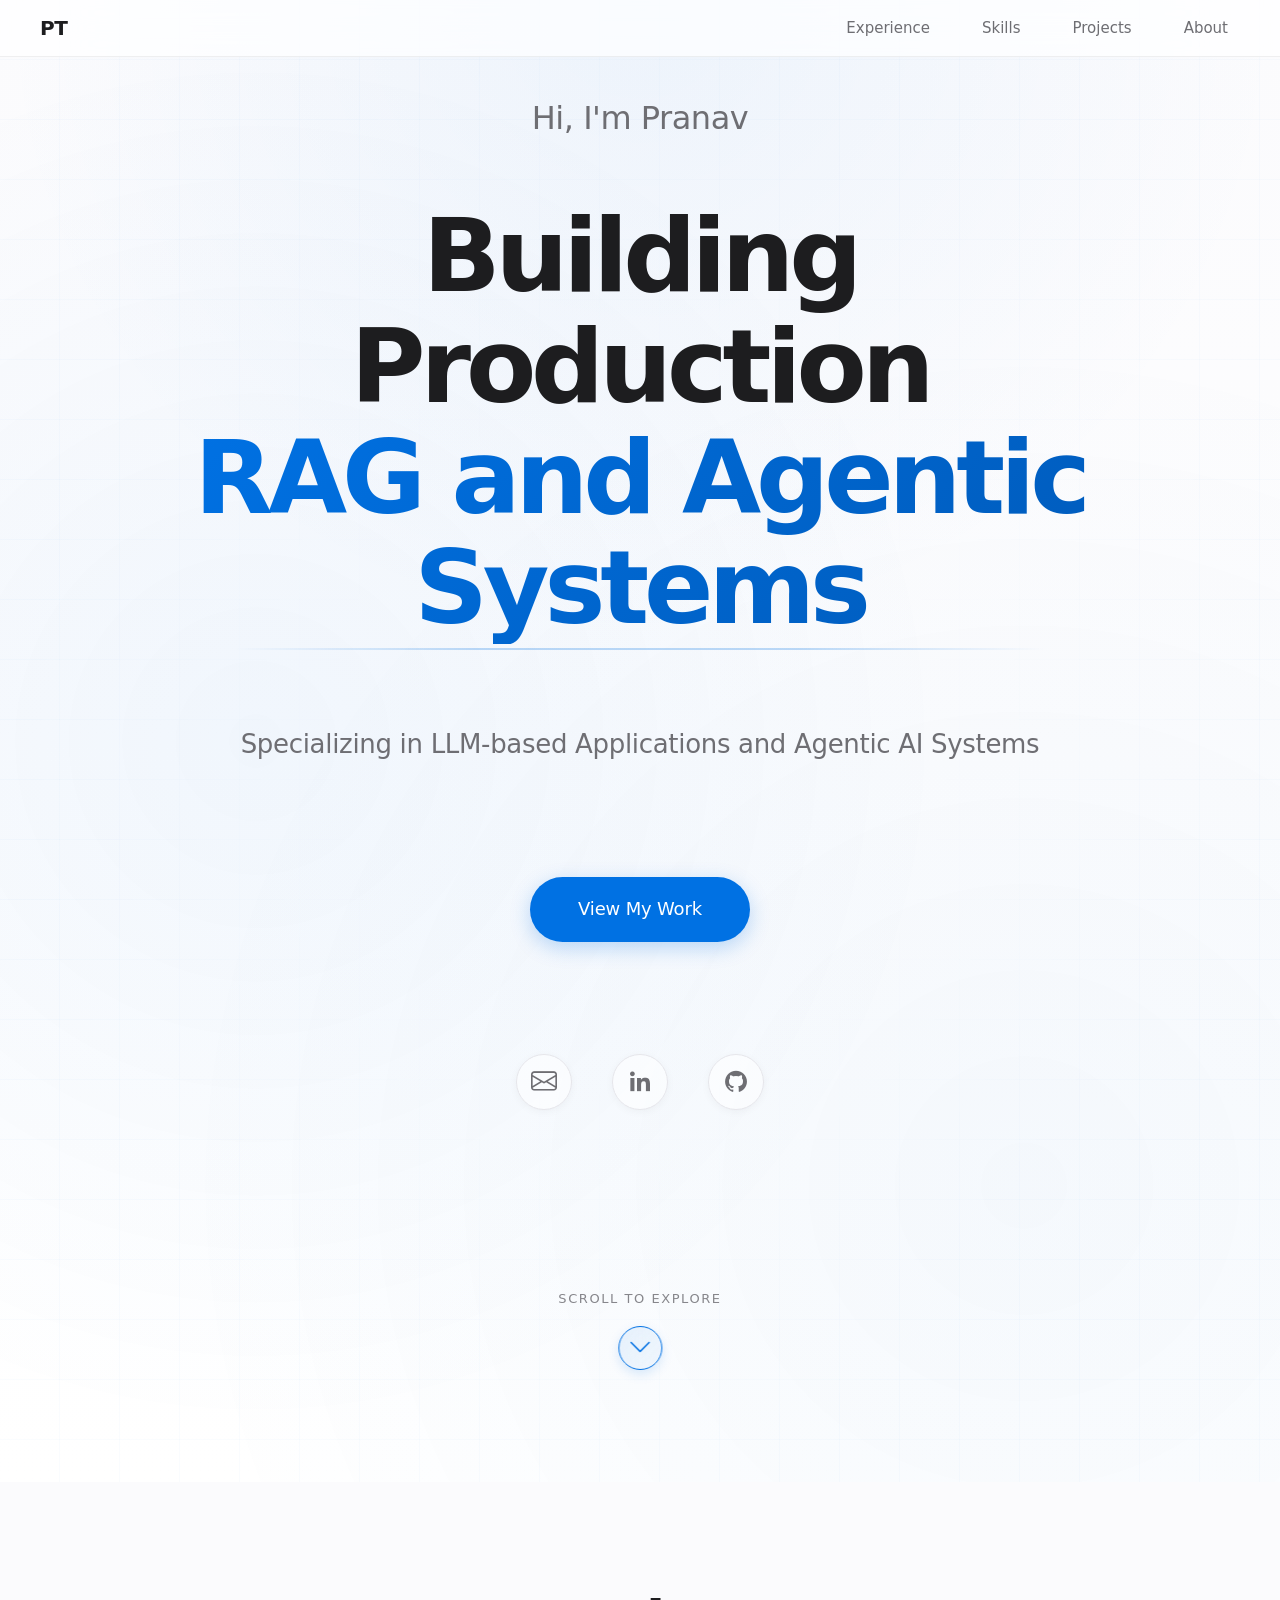
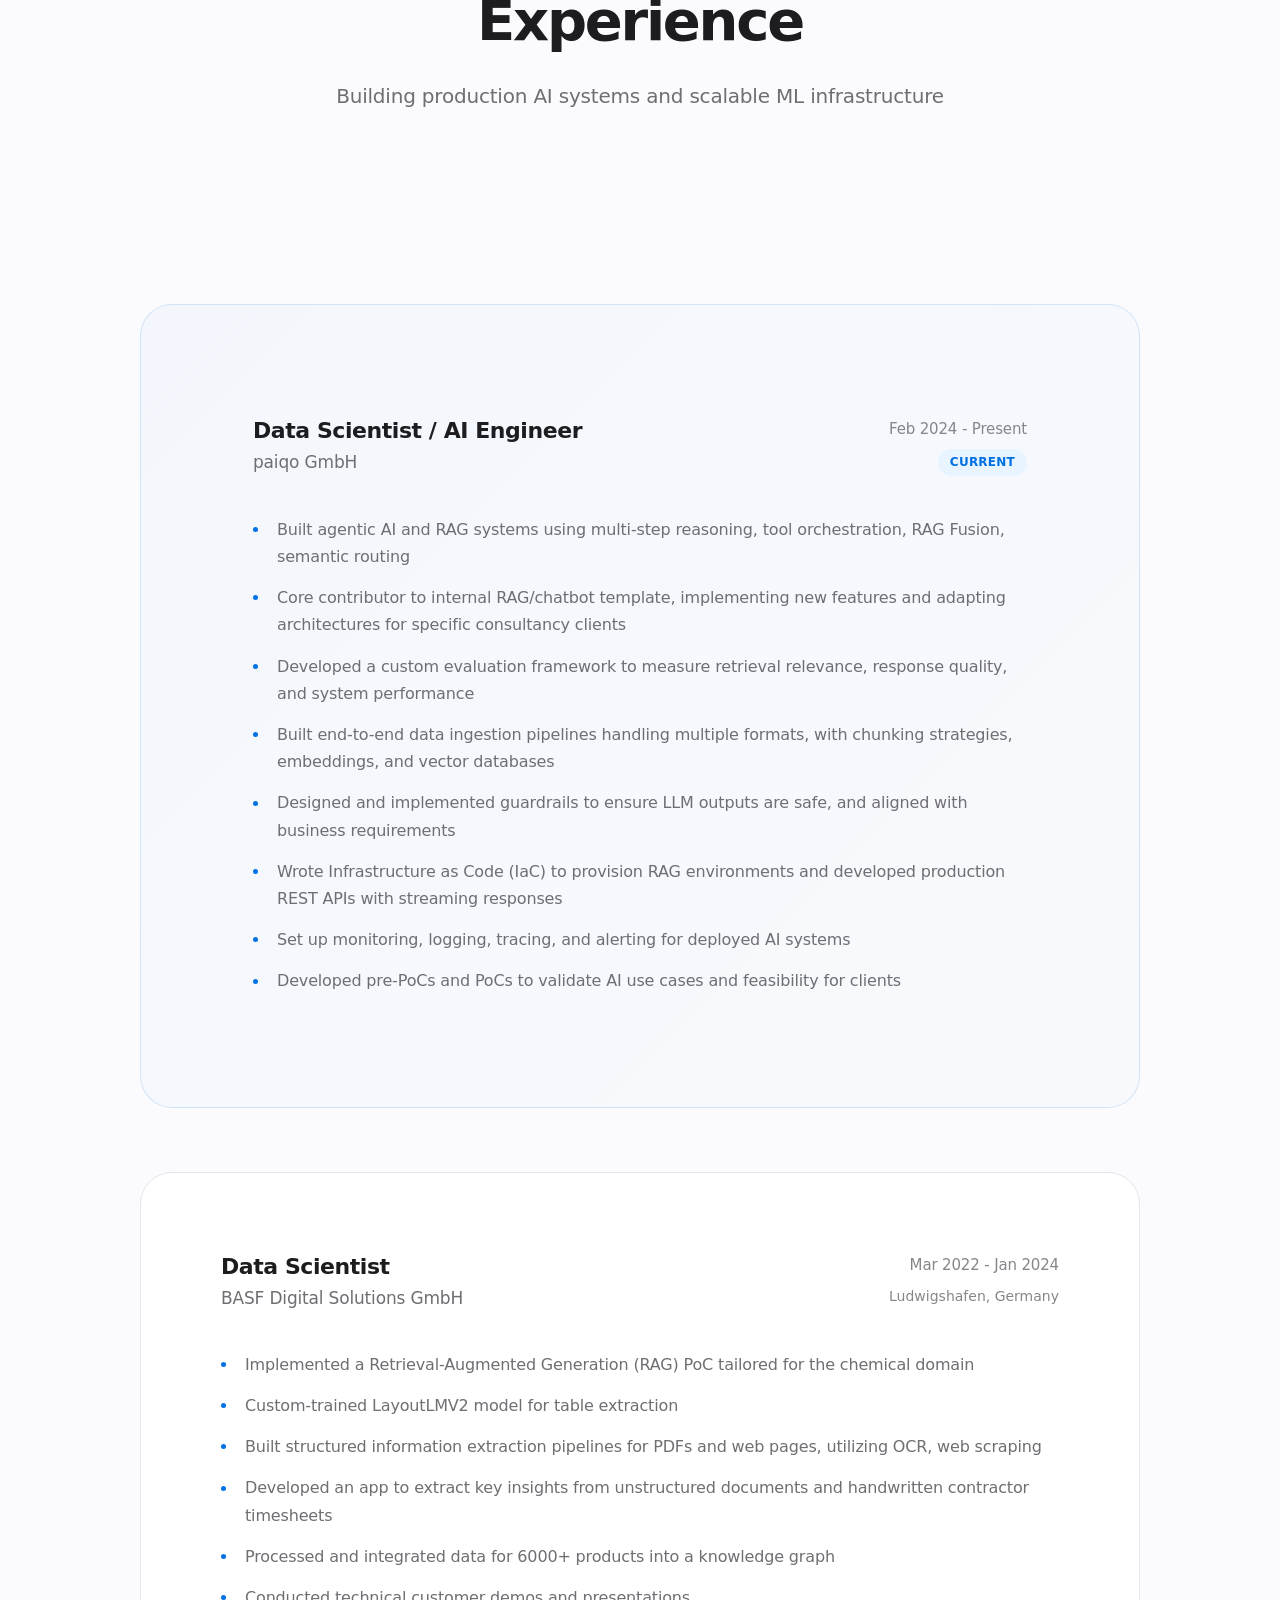
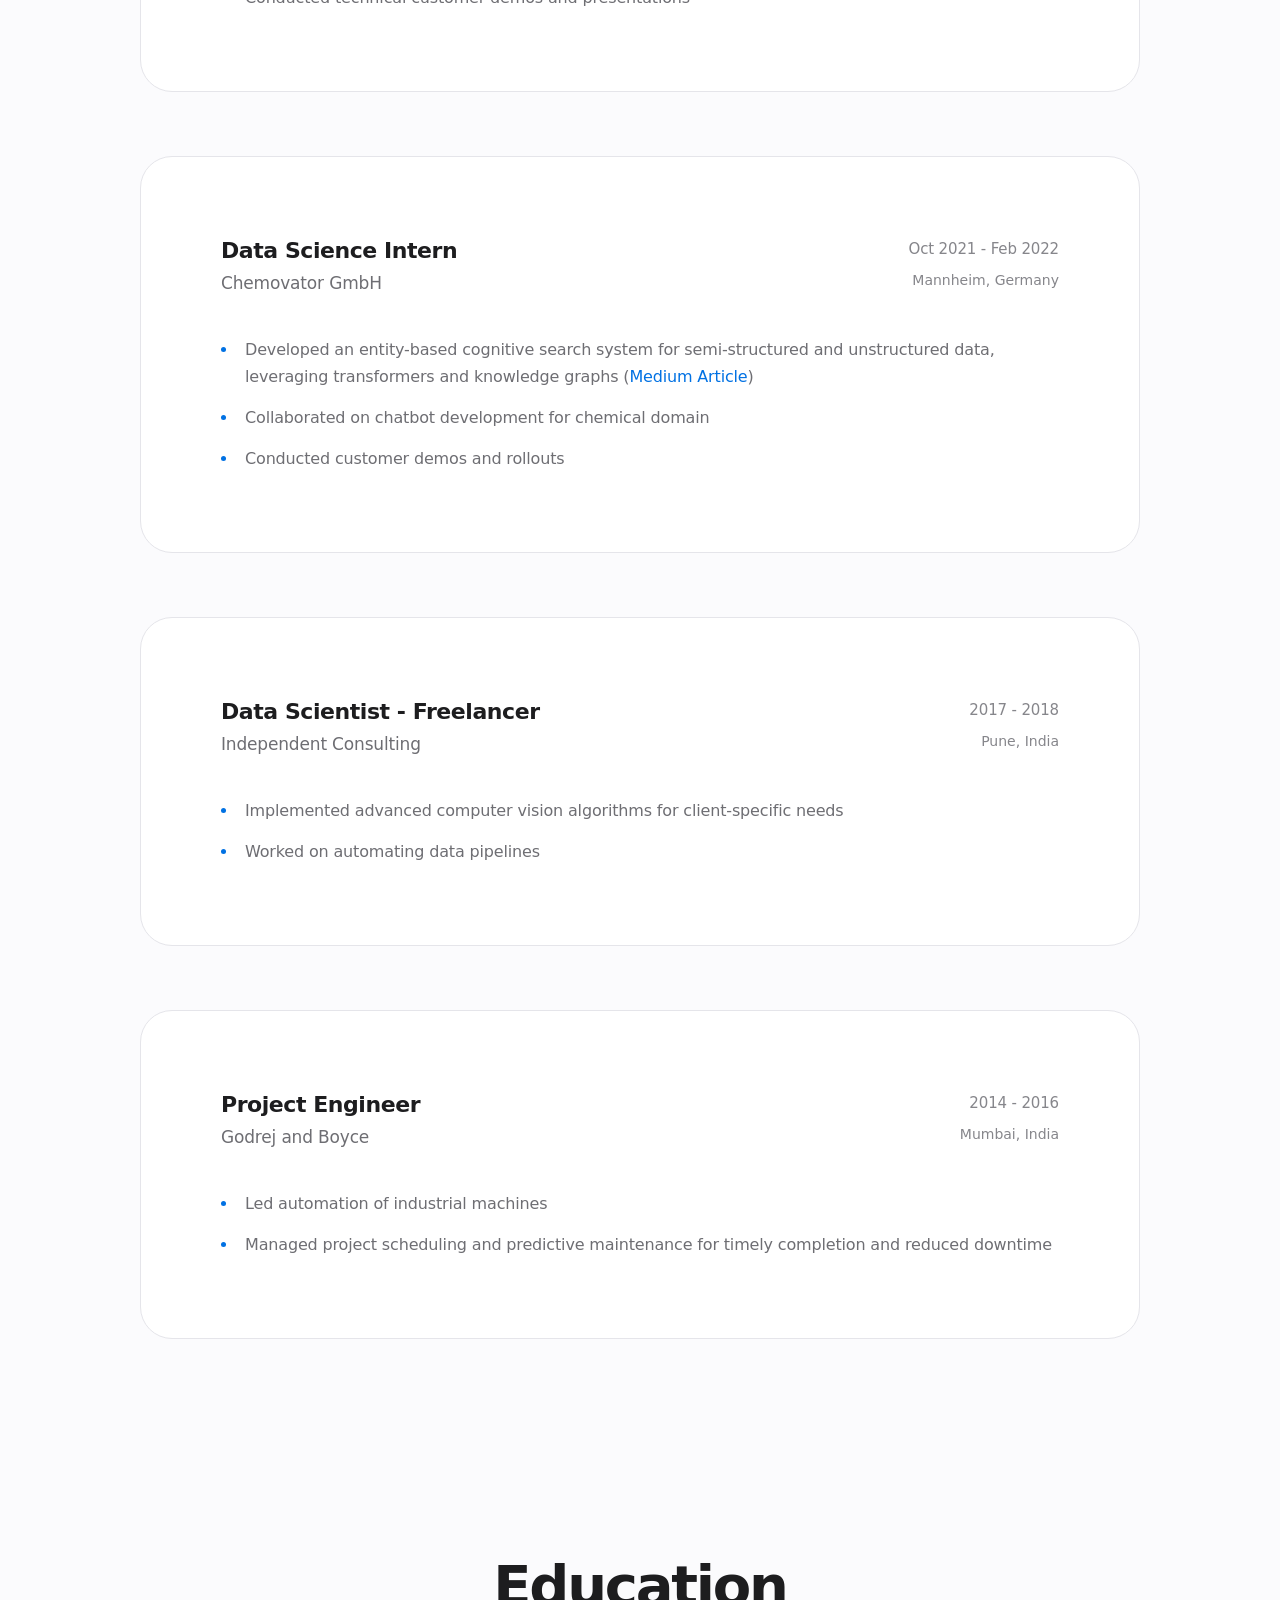
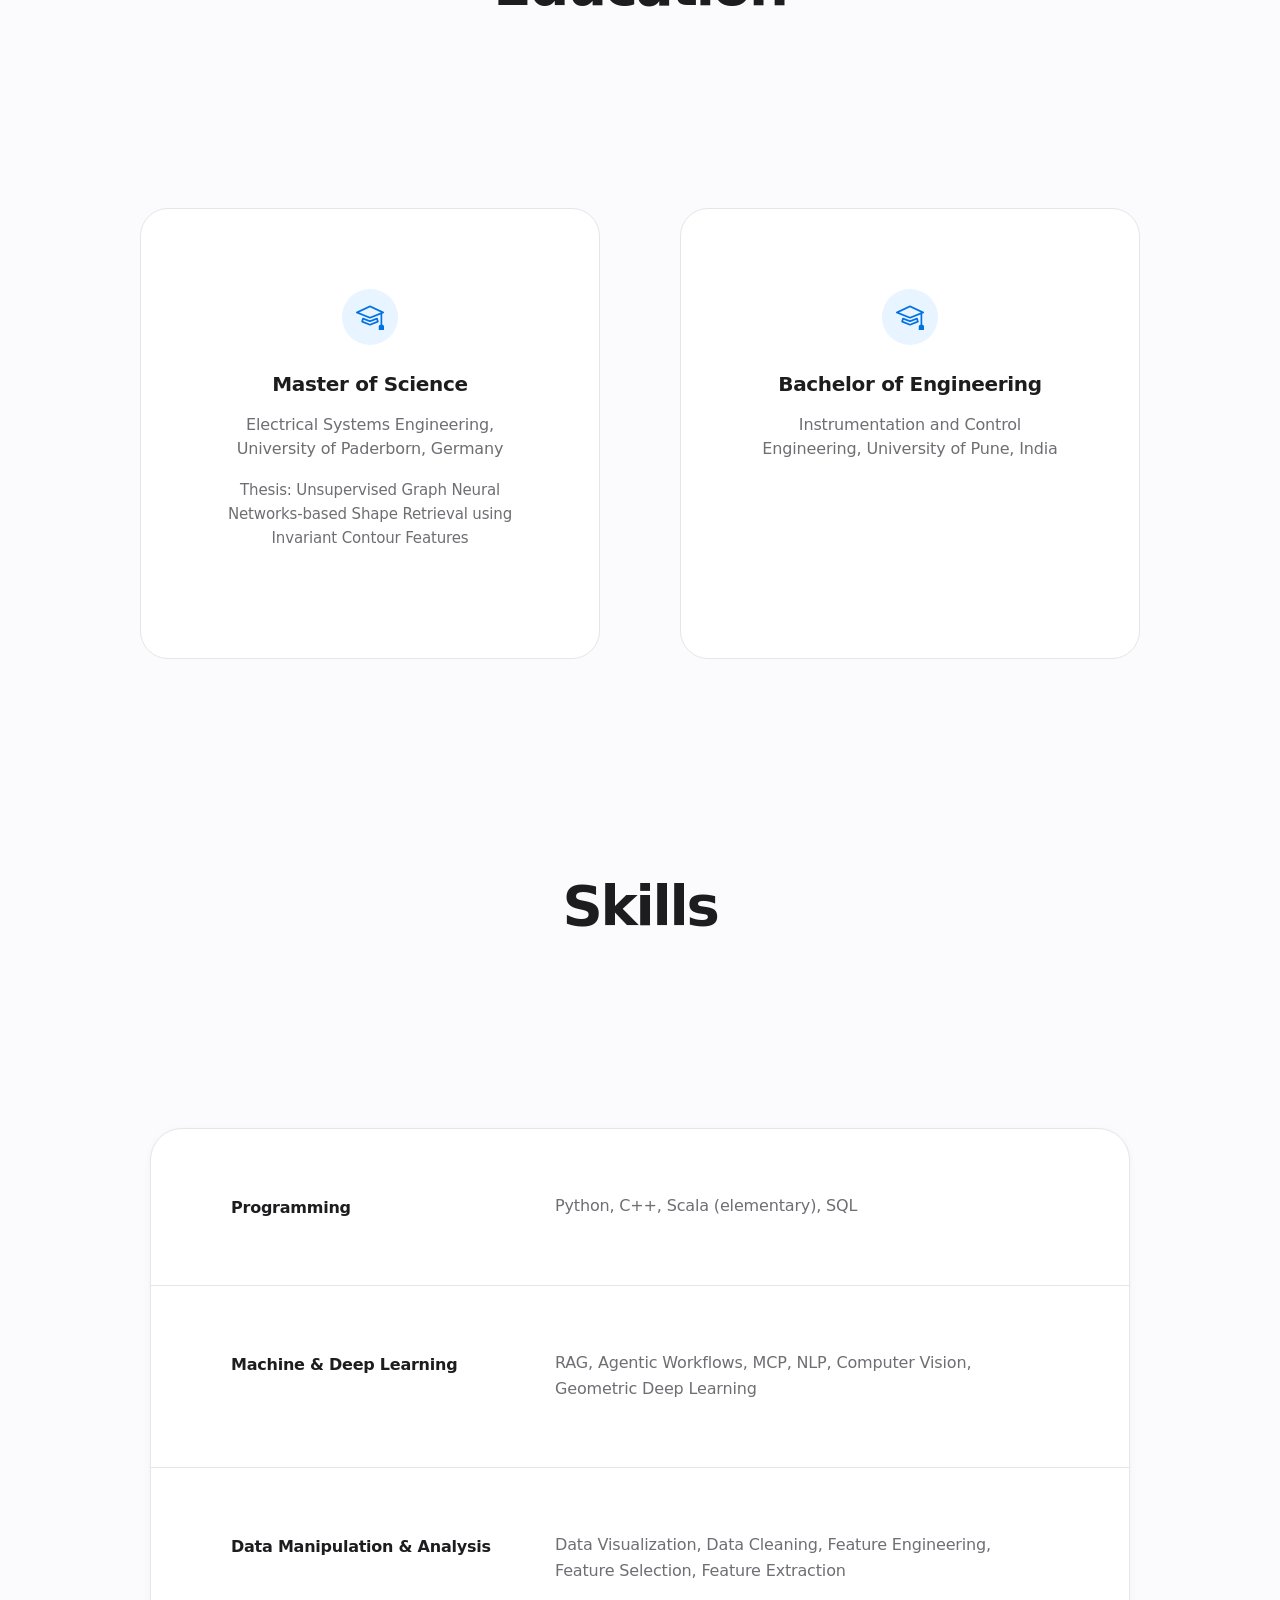
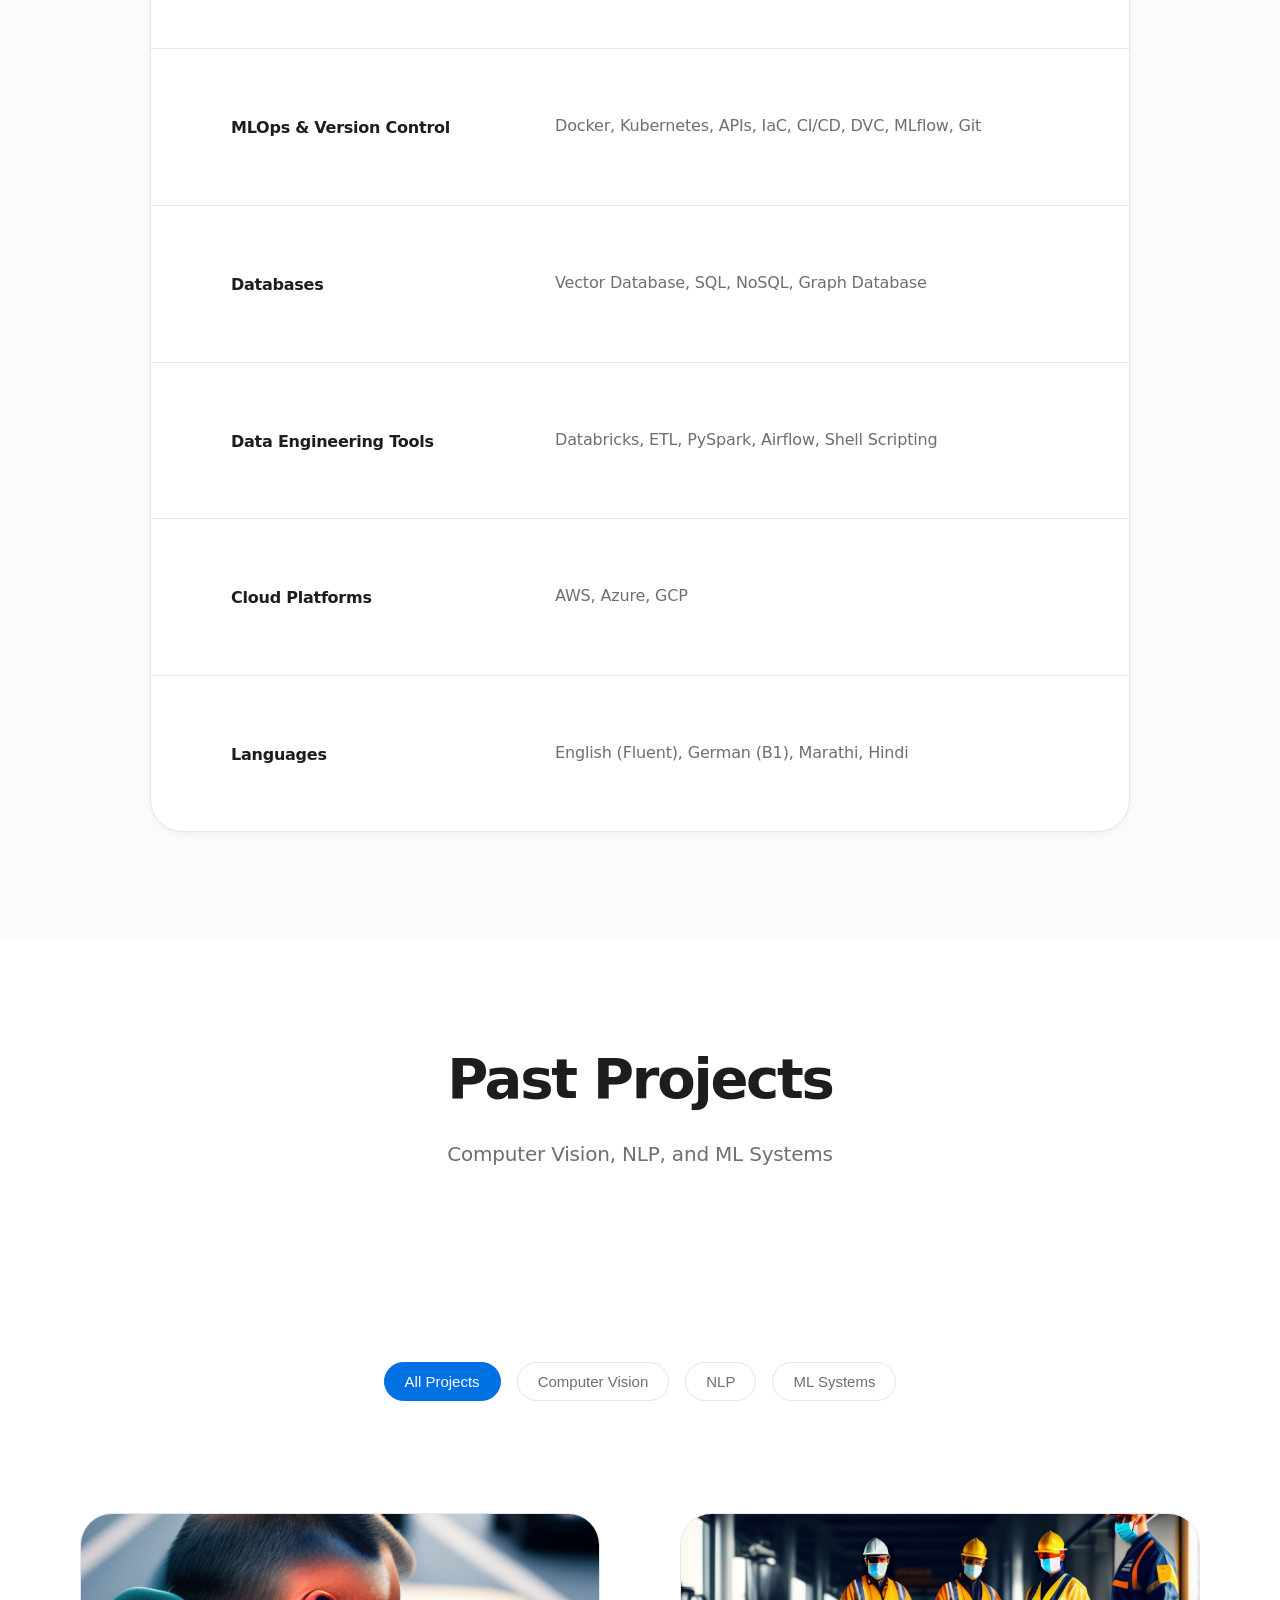
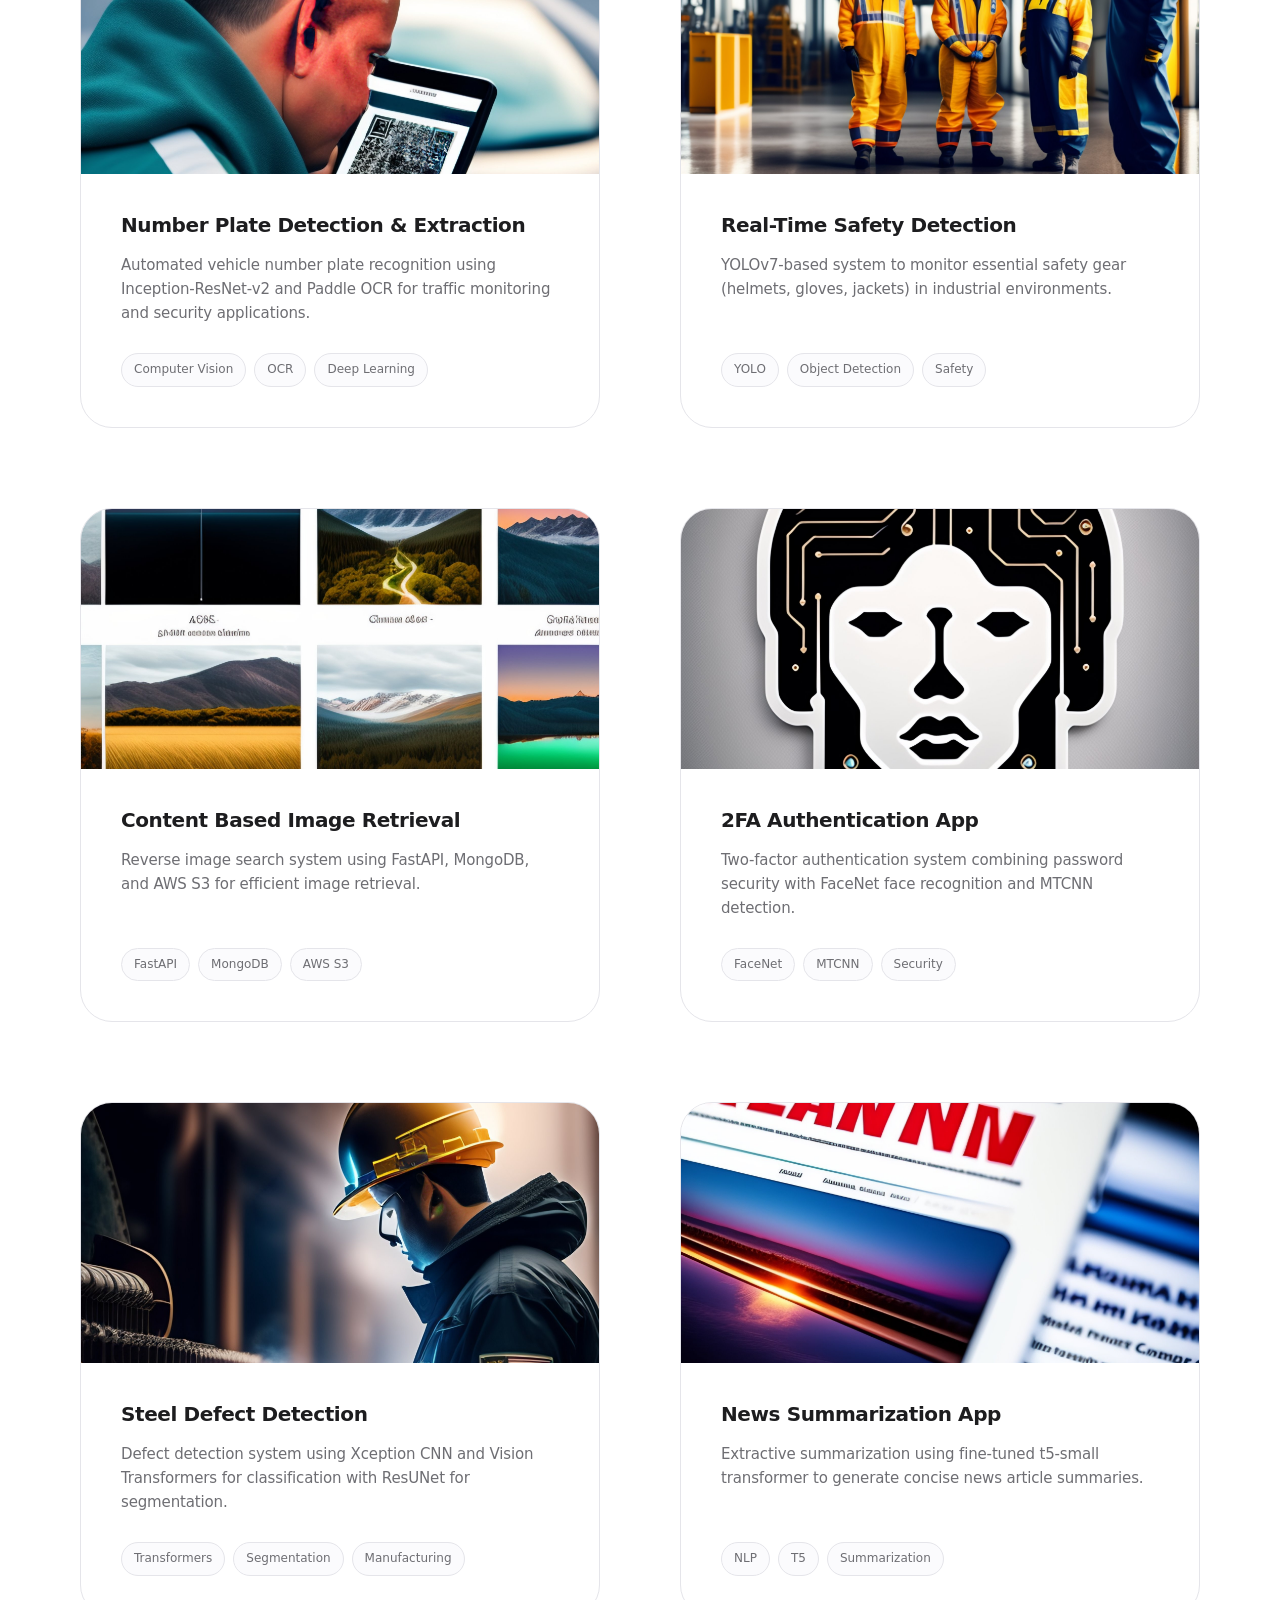
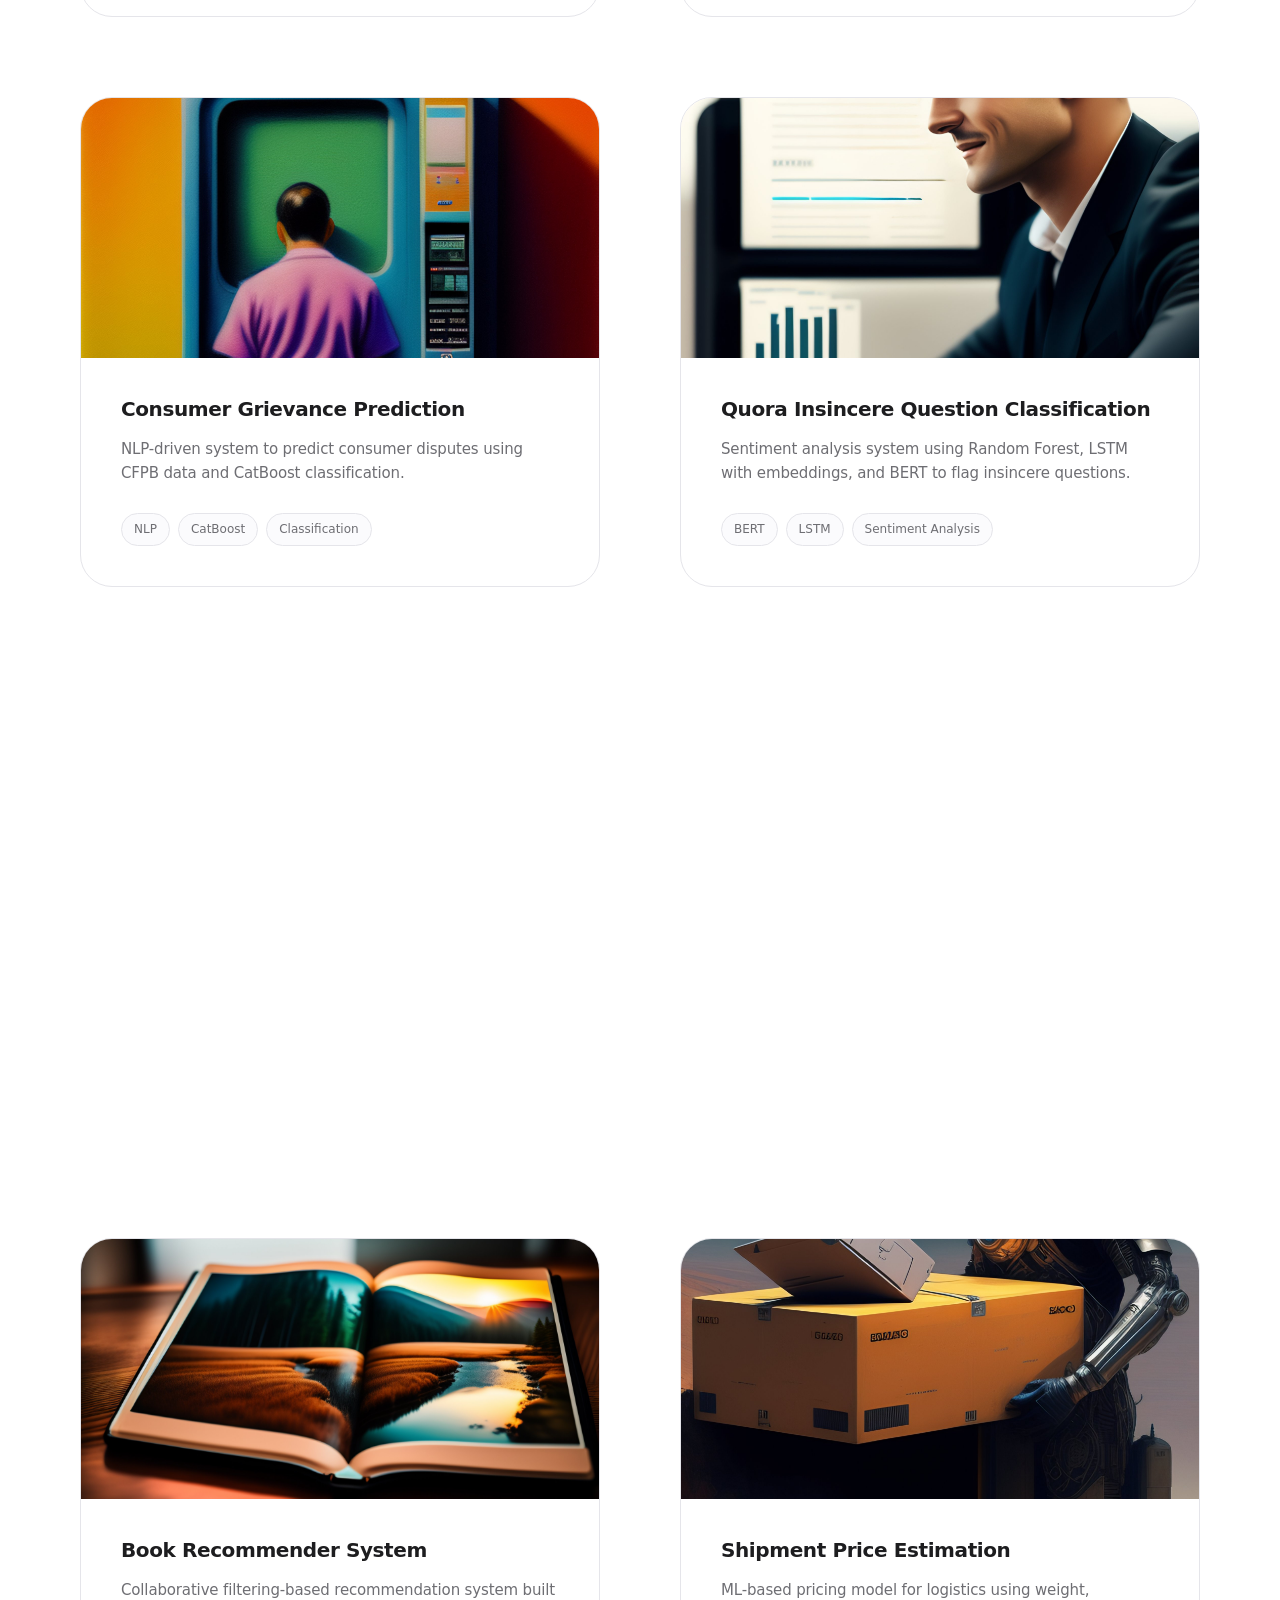
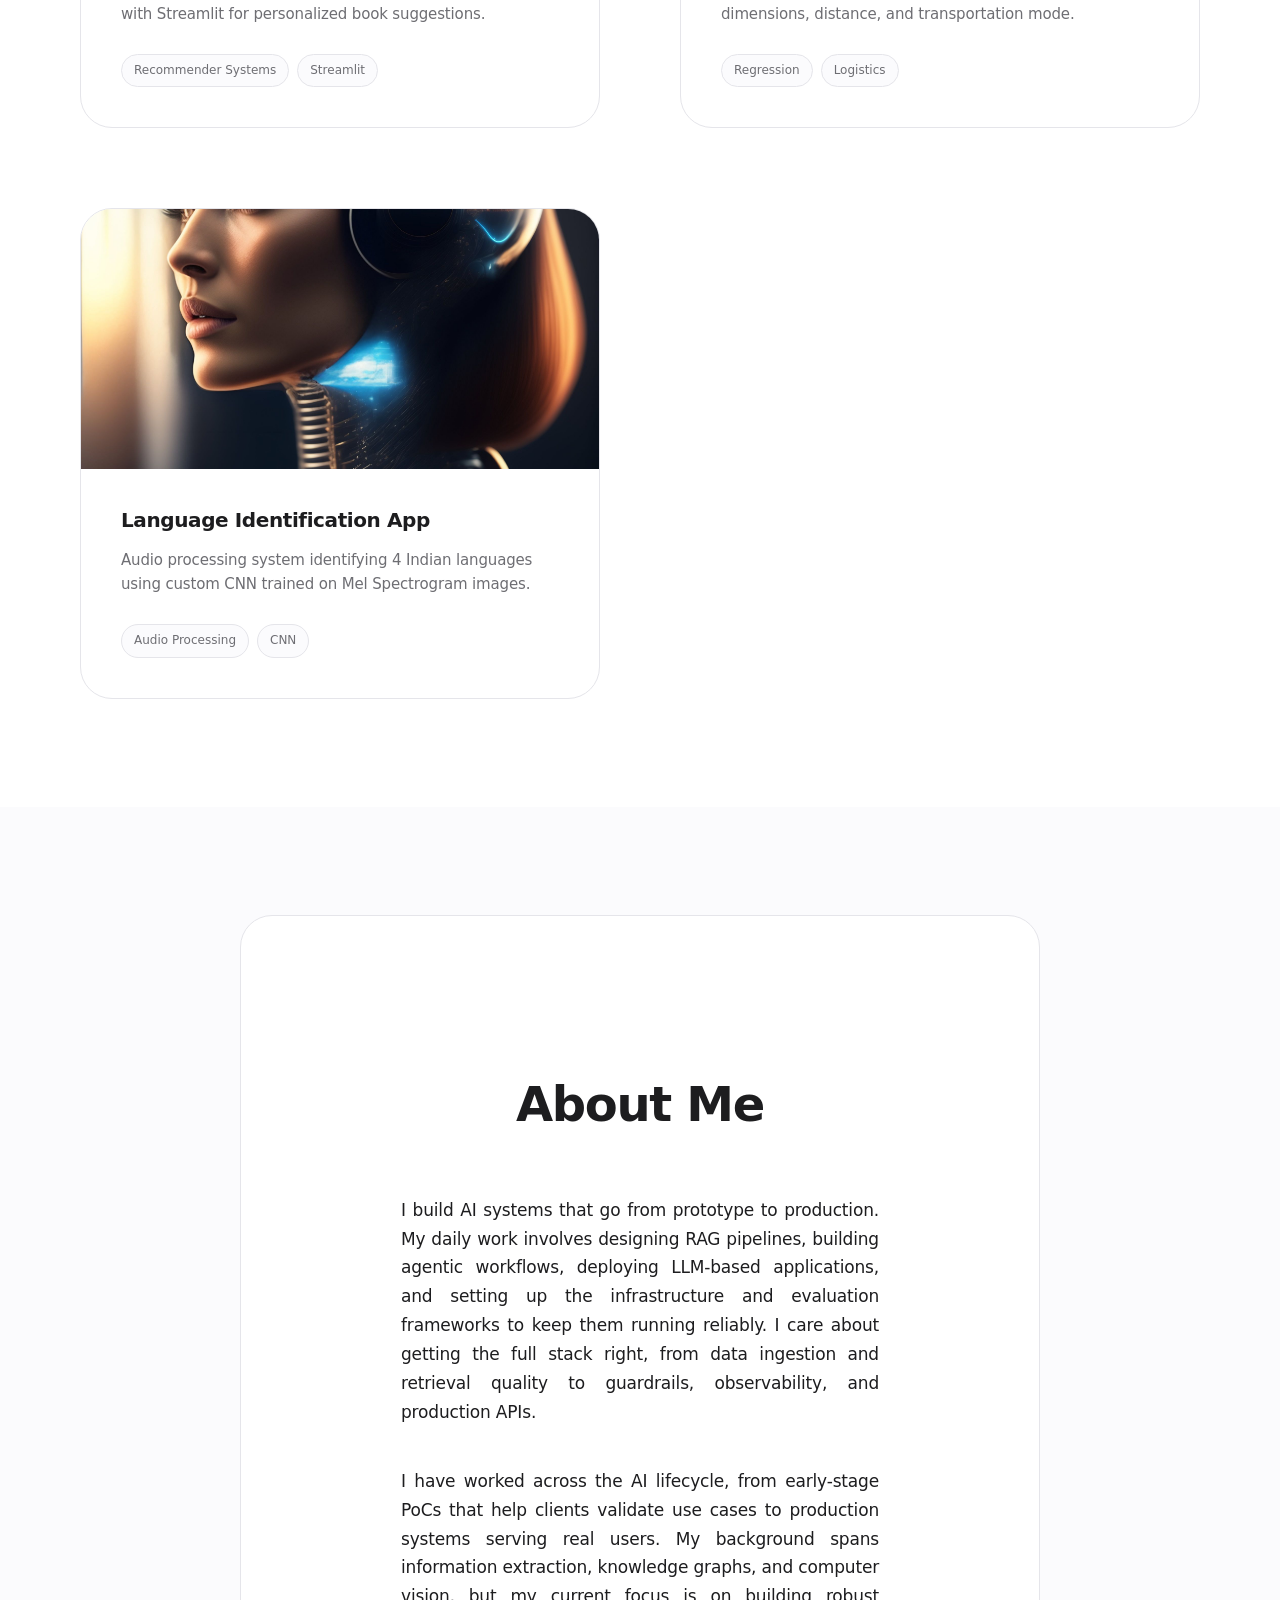
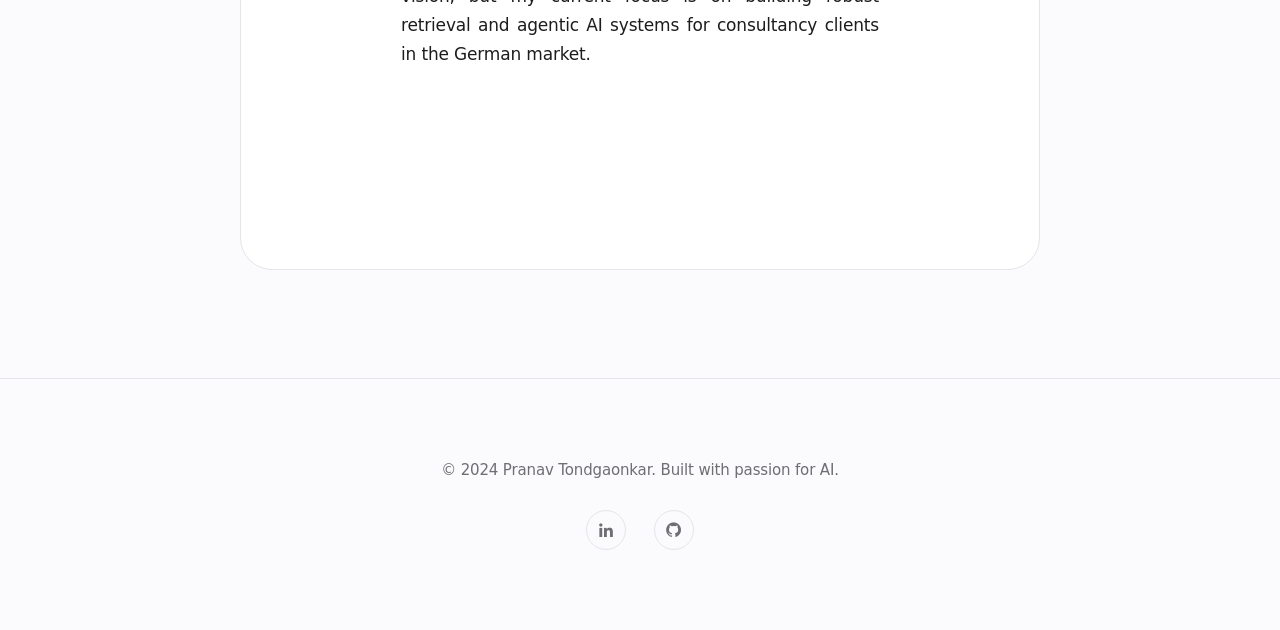
==== commit 5f409d1d: "Updated Education" ====
--- a/index.html
+++ b/index.html
@@ -235,7 +235,7 @@
             <i class="bi bi-mortarboard"></i>
           </div>
           <h4>Master of Science</h4>
-          <p class="institution">University of Paderborn, Germany</p>
+          <p class="institution">Electrical Systems Engineering, University of Paderborn, Germany</p>
           <p class="thesis">Thesis: Unsupervised Graph Neural Networks-based Shape Retrieval using Invariant Contour Features</p>
         </div>
         <div class="education-card">
@@ -243,7 +243,7 @@
             <i class="bi bi-mortarboard"></i>
           </div>
           <h4>Bachelor of Engineering</h4>
-          <p class="institution">University of Pune, India</p>
+          <p class="institution">Instrumentation and Control Engineering, University of Pune, India</p>
         </div>
       </div>
     </div>
@@ -264,7 +264,7 @@
 
         <div class="skill-row" data-aos="fade-up" data-aos-delay="100">
           <div class="skill-label">Machine & Deep Learning</div>
-          <div class="skill-value">NLP, Computer Vision, Geometric Deep Learning, Transformers, LangChain, OpenAI API, RAG, Vector Databases</div>
+          <div class="skill-value">RAG, Agentic Workflows, MCP, NLP, Computer Vision, Geometric Deep Learning</div>
         </div>
 
         <div class="skill-row" data-aos="fade-up" data-aos-delay="150">
@@ -274,17 +274,17 @@
 
         <div class="skill-row" data-aos="fade-up" data-aos-delay="200">
           <div class="skill-label">MLOps & Version Control</div>
-          <div class="skill-value">Docker, Kubernetes, APIs, CI/CD, DVC, MLflow, Git, IaC, Monitoring, Logging</div>
+          <div class="skill-value">Docker, Kubernetes, APIs, IaC, CI/CD, DVC, MLflow, Git</div>
         </div>
 
         <div class="skill-row" data-aos="fade-up" data-aos-delay="250">
           <div class="skill-label">Databases</div>
-          <div class="skill-value">SQL, NoSQL, Graph Databases, Knowledge Graphs</div>
+          <div class="skill-value">Vector Database, SQL, NoSQL, Graph Database</div>
         </div>
 
         <div class="skill-row" data-aos="fade-up" data-aos-delay="300">
           <div class="skill-label">Data Engineering Tools</div>
-          <div class="skill-value">ETL, PySpark, Apache Kafka, Airflow, Shell Scripting, FastAPI, REST APIs</div>
+          <div class="skill-value">Databricks, ETL, PySpark, Airflow, Shell Scripting</div>
         </div>
 
         <div class="skill-row" data-aos="fade-up" data-aos-delay="350">
